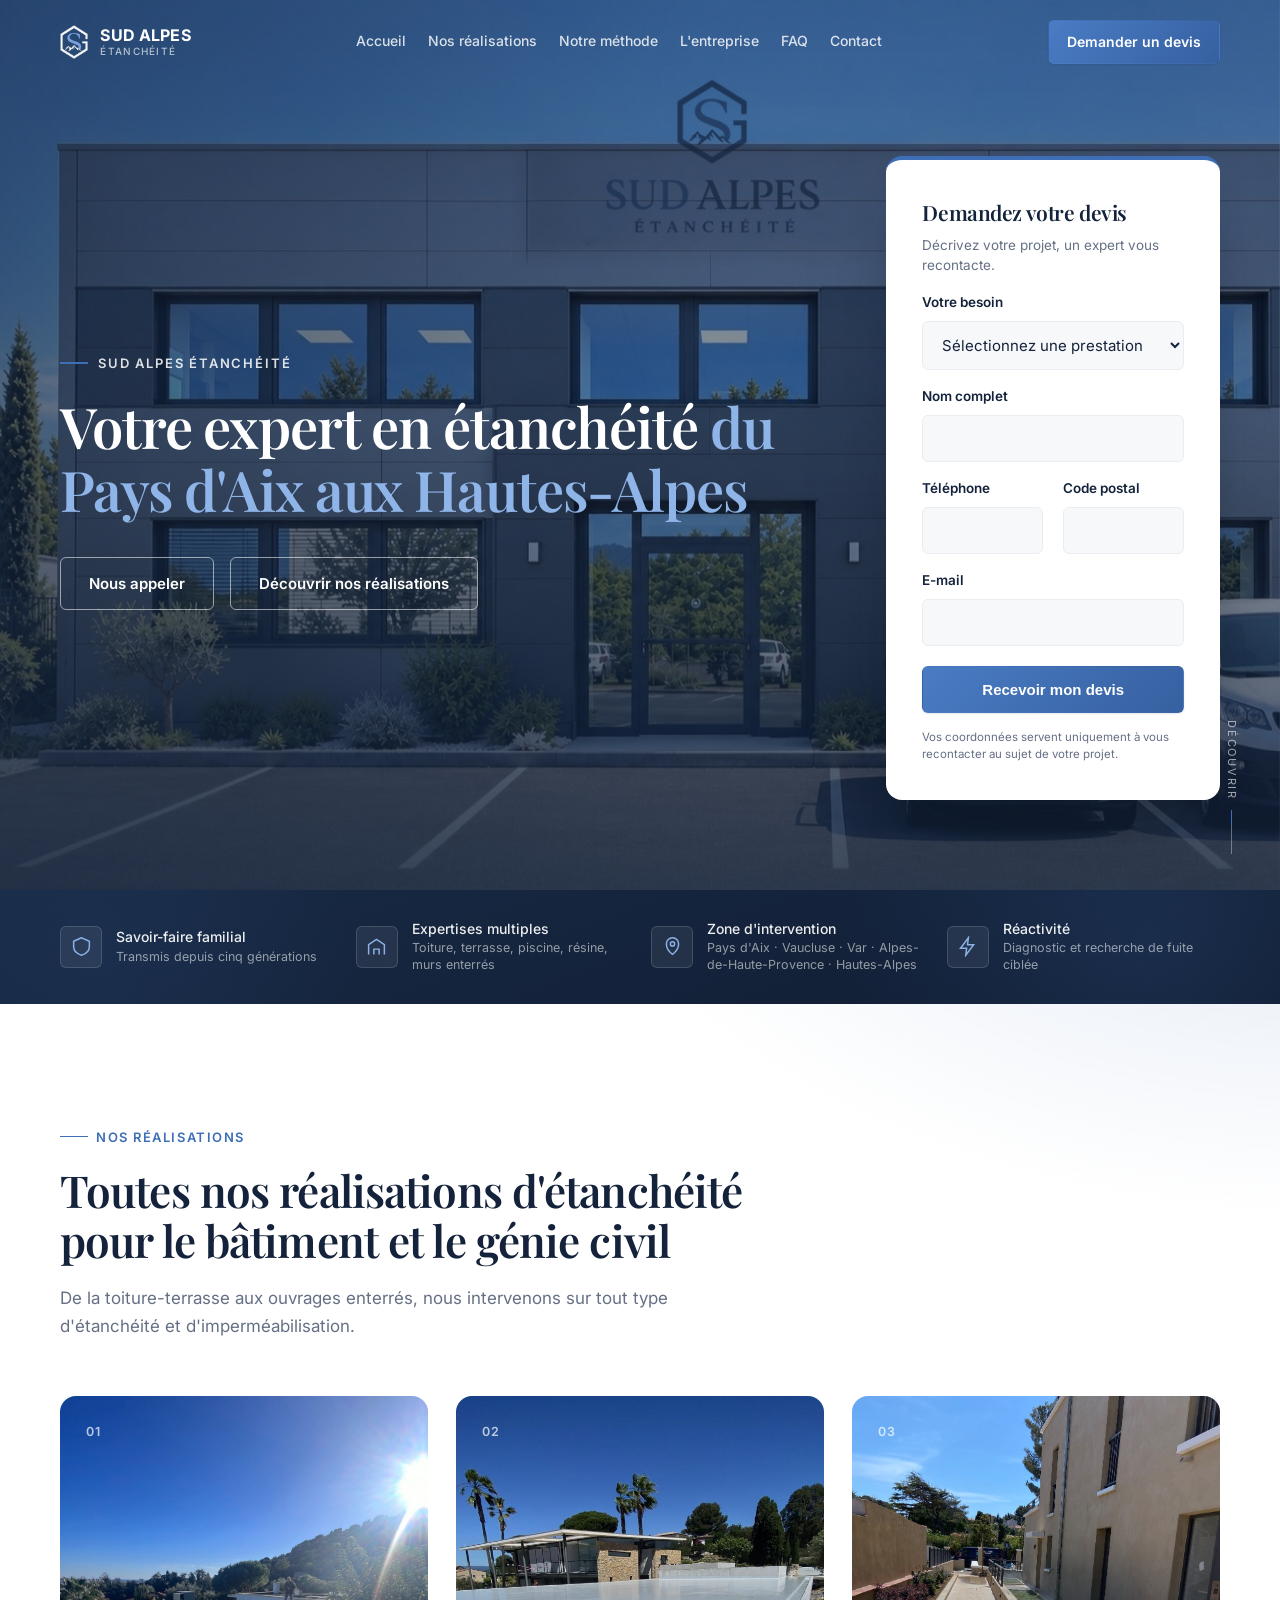
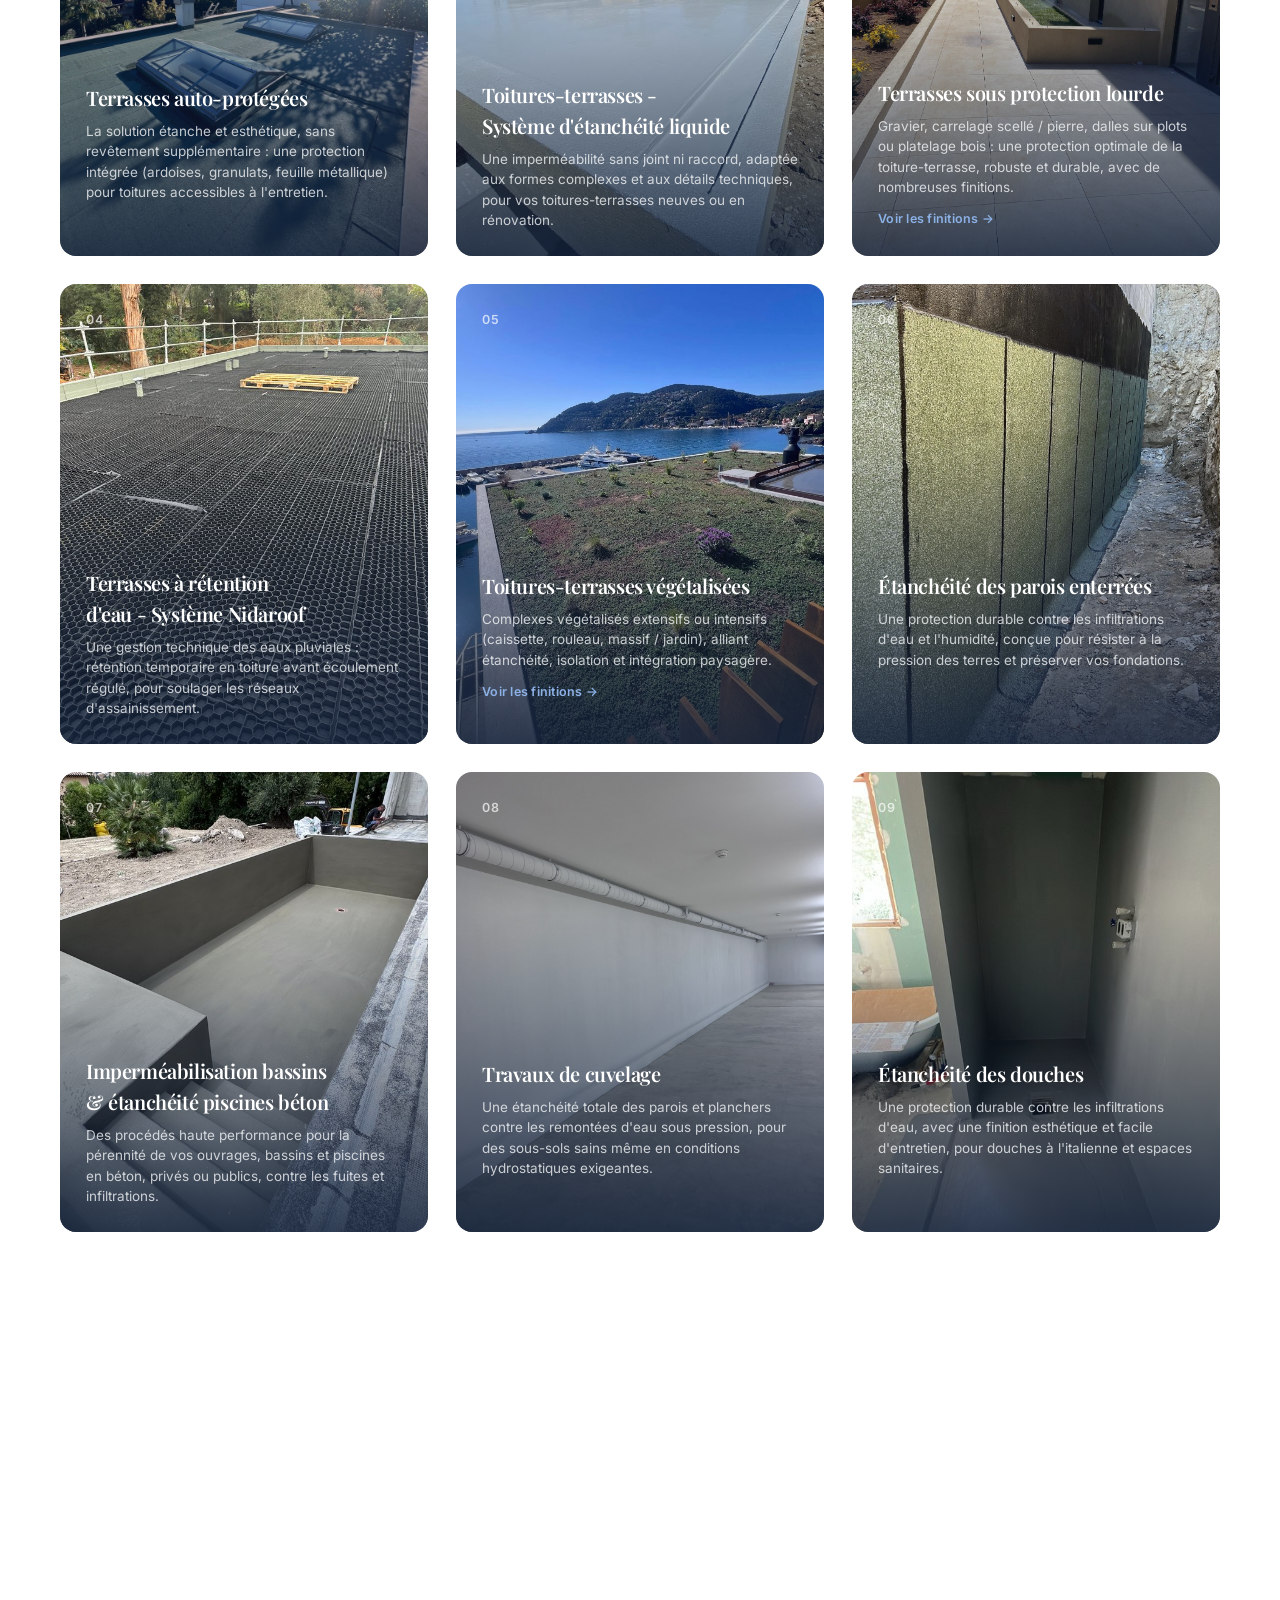
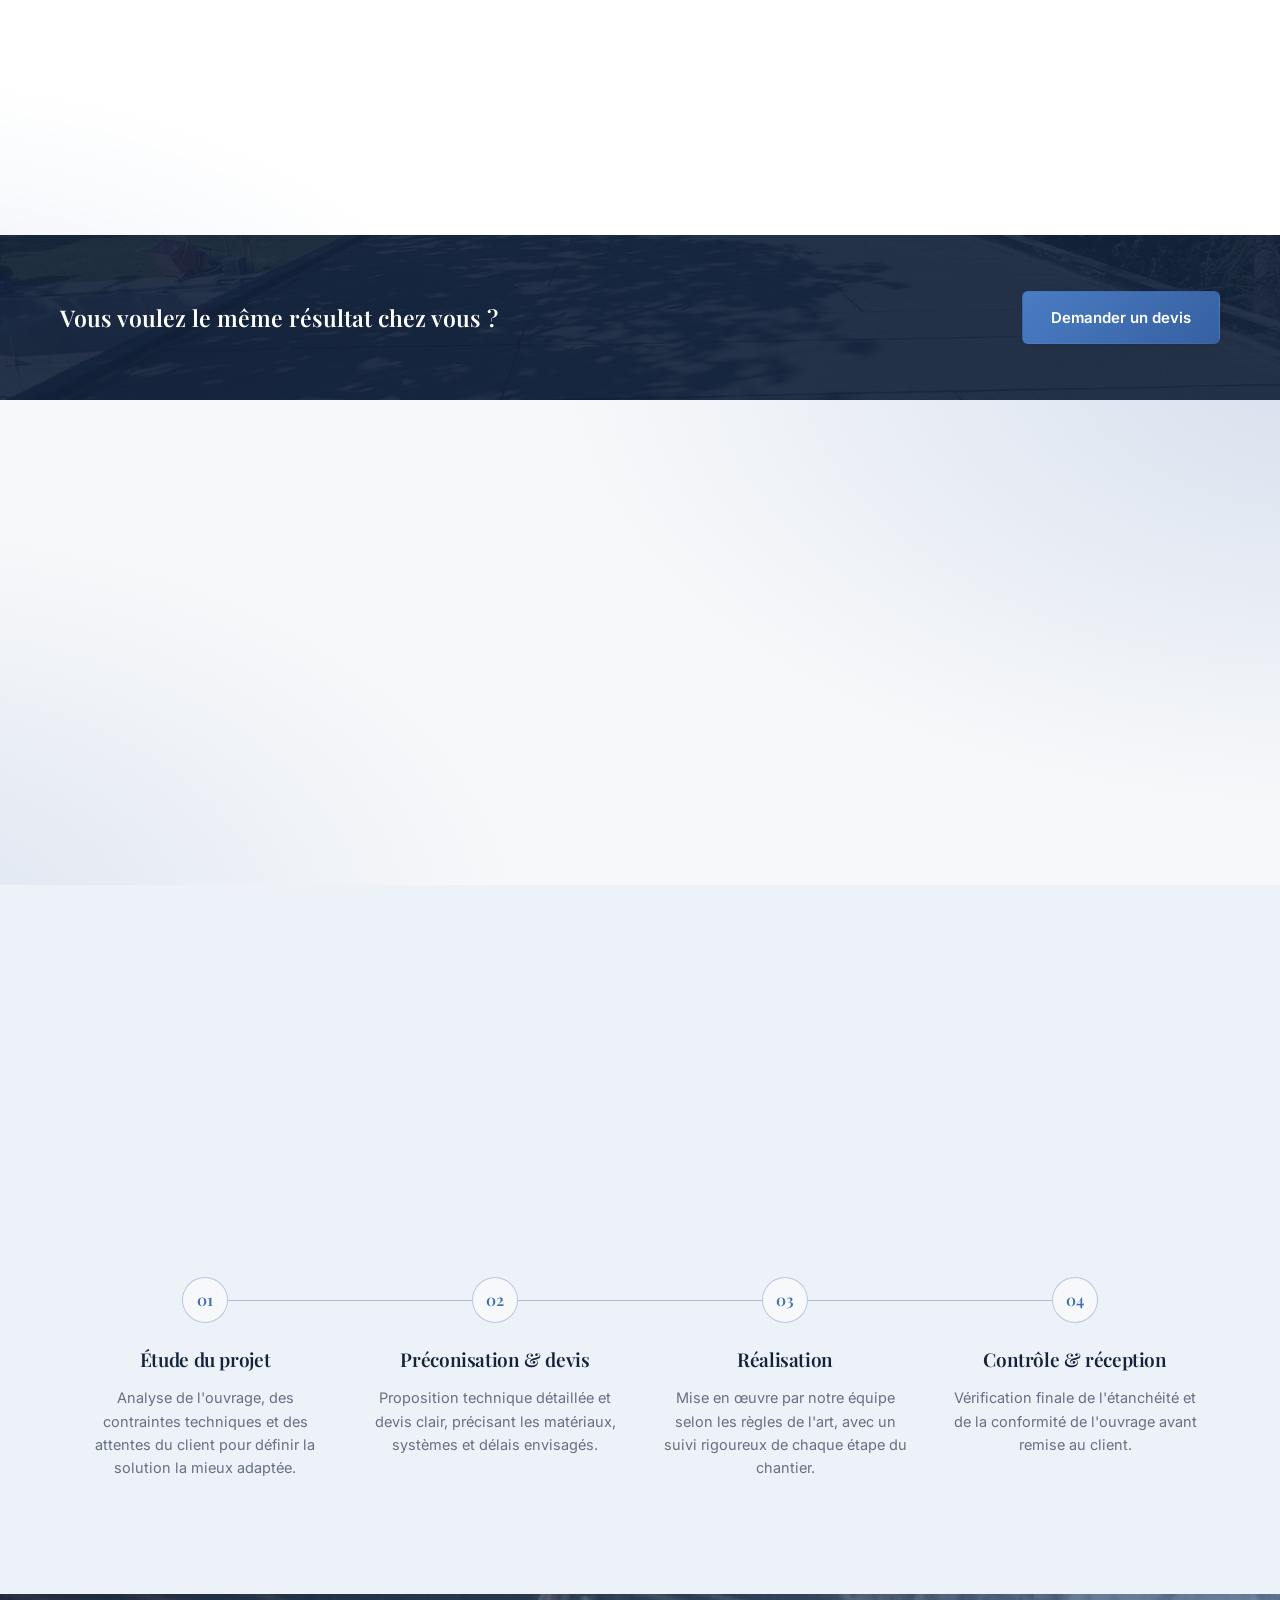
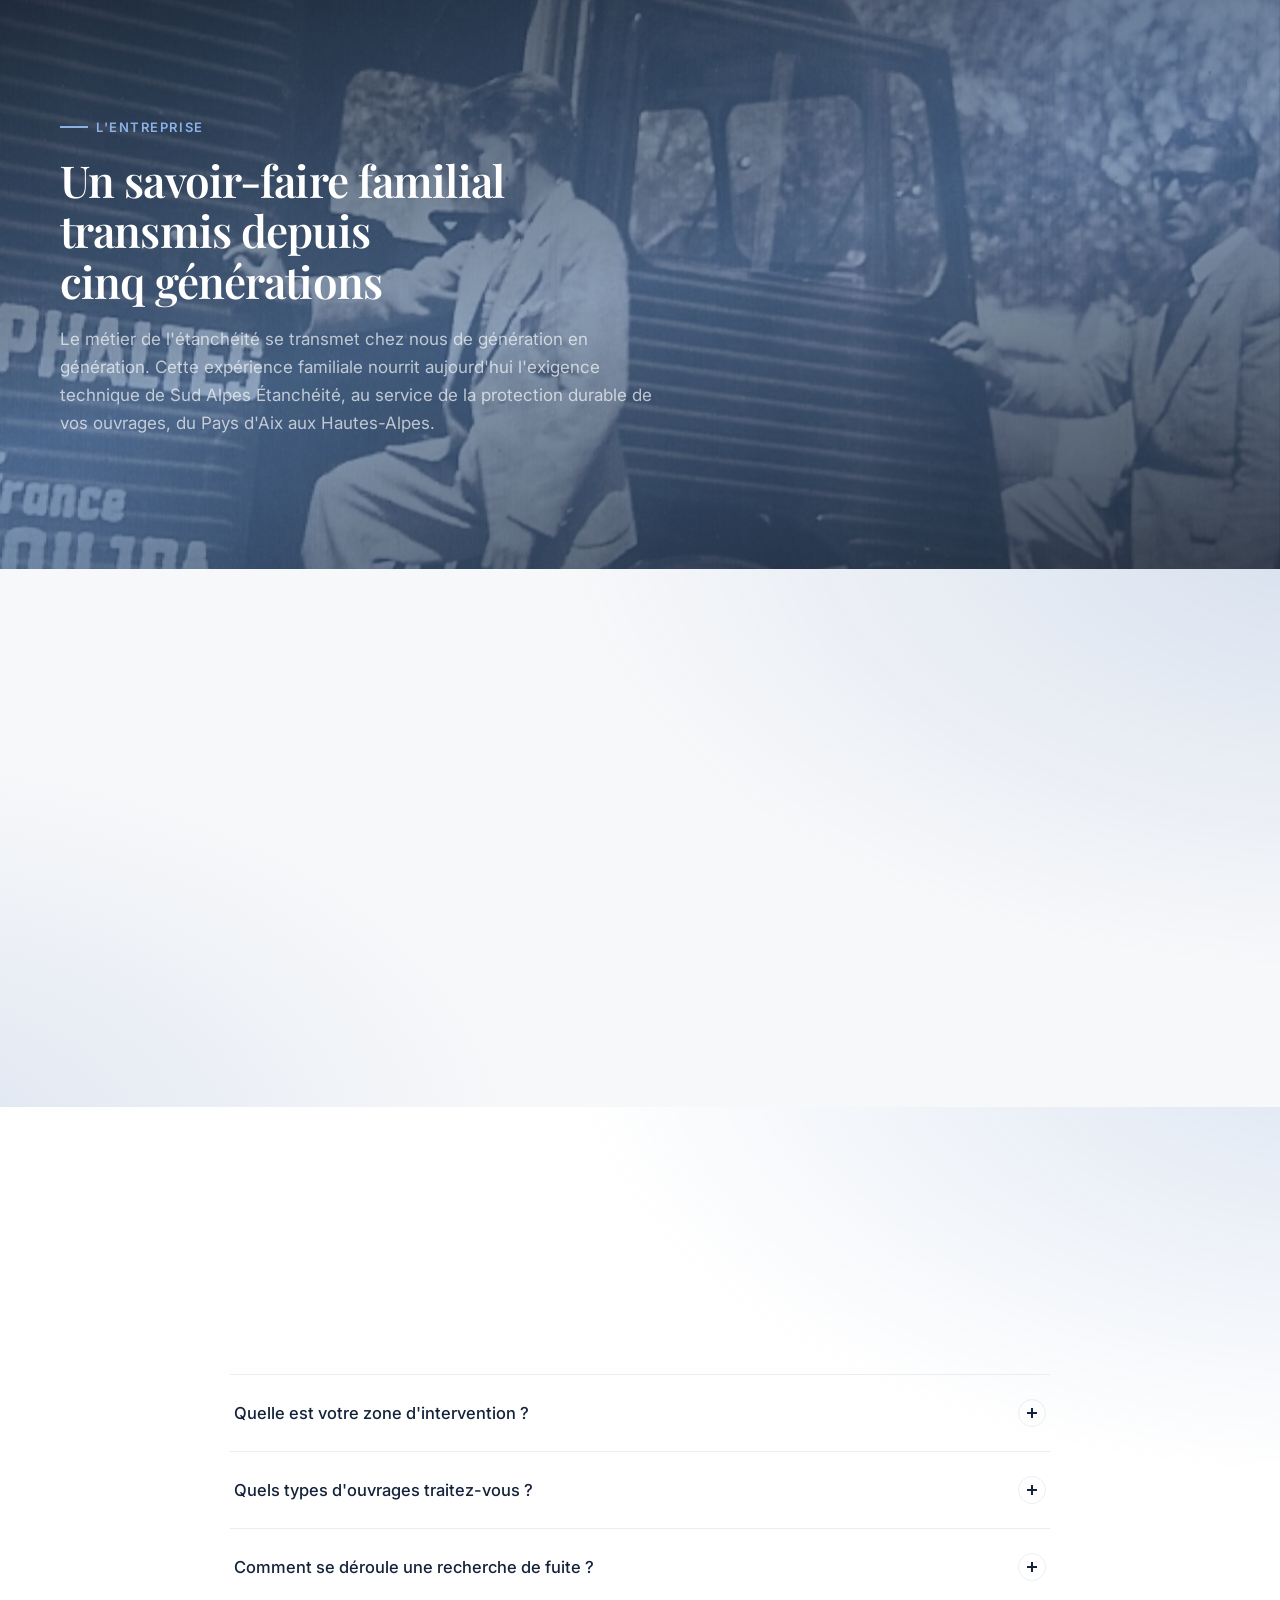
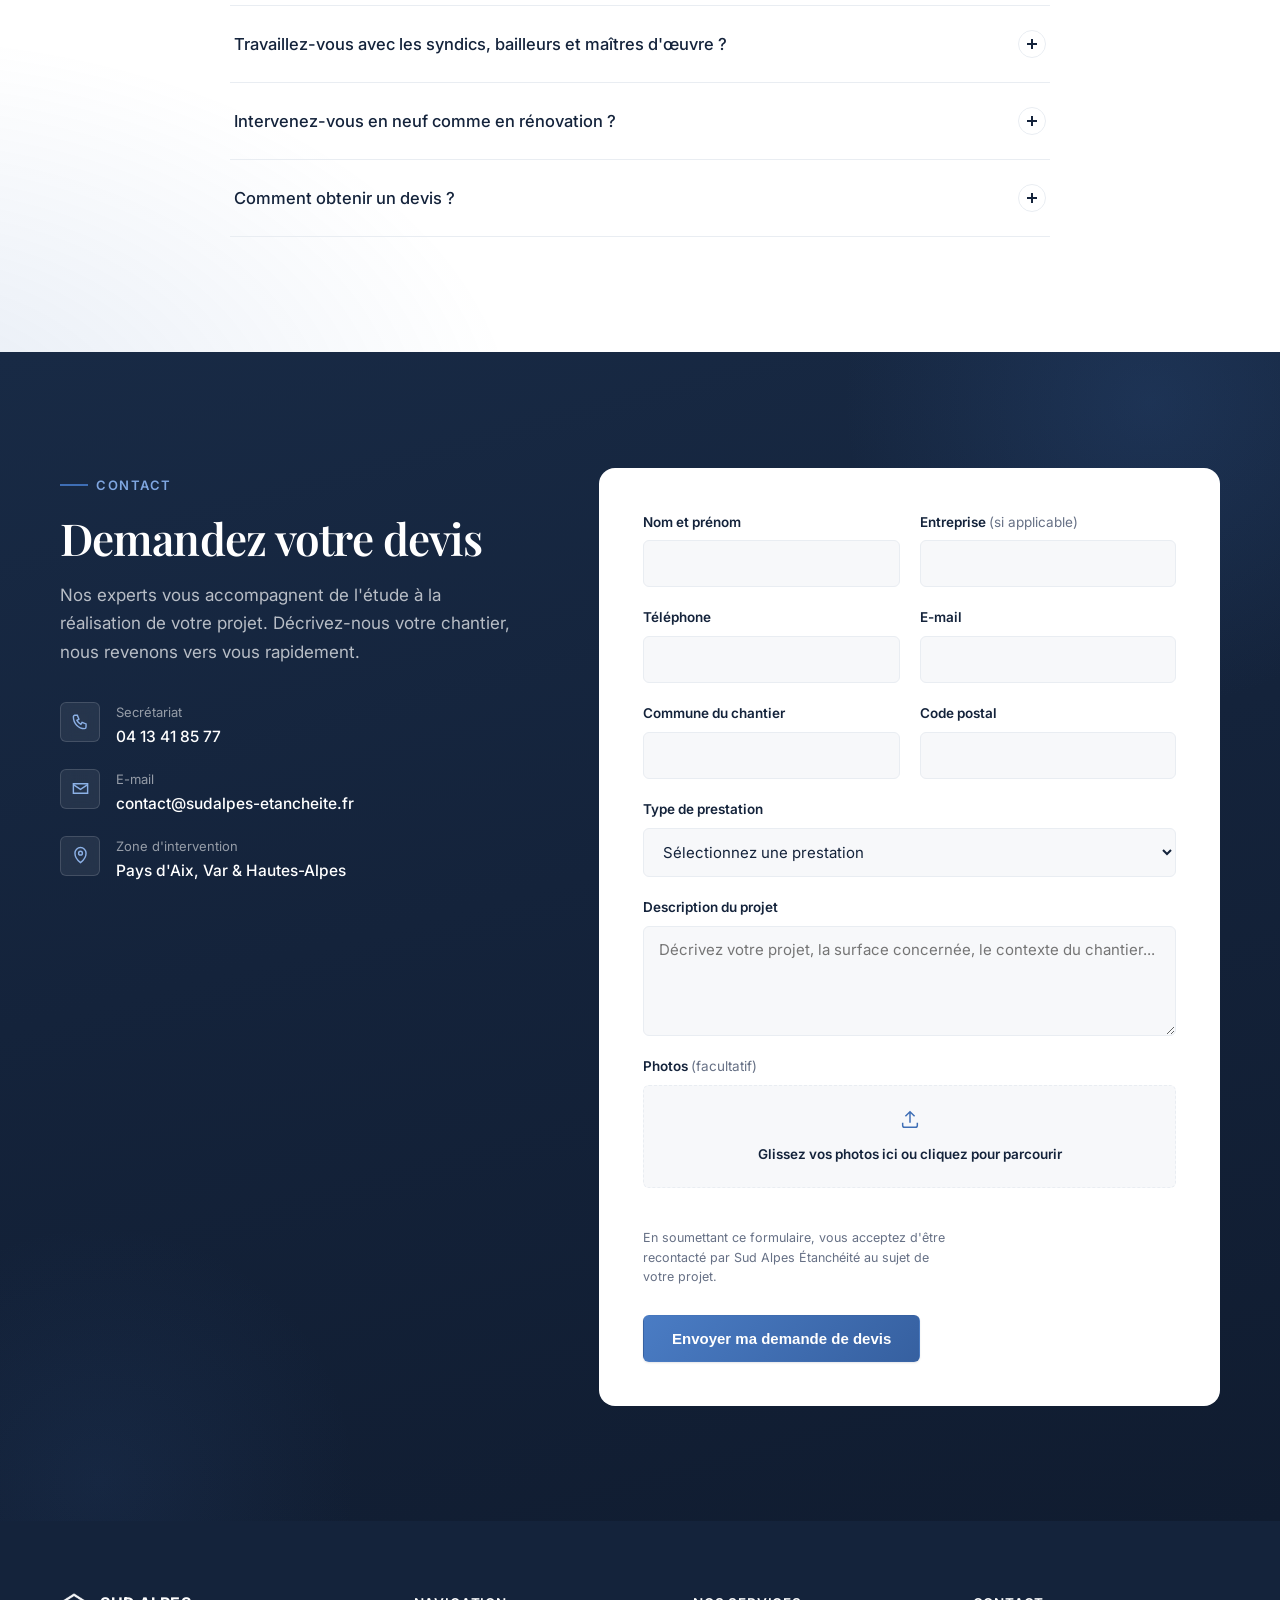
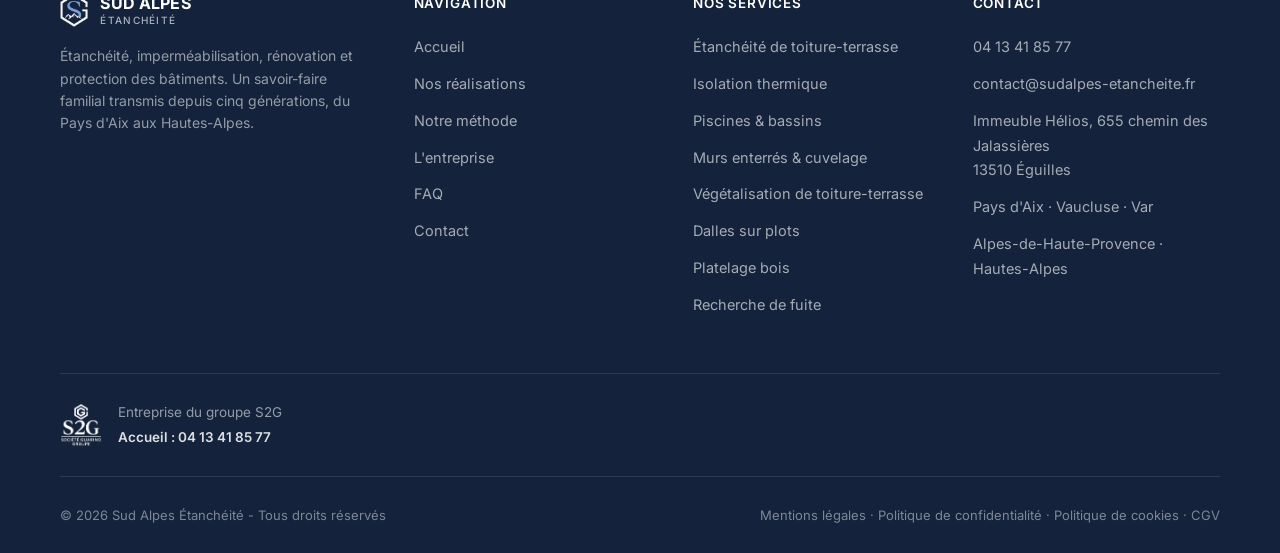
==== index.html @ 86ad77e3 "Placer la bande CTA intermédiaire avant la section Assistance technique Co-Authored-By: Claude Sonne" ====
<!doctype html>
<html lang="fr">
<head>
<meta charset="UTF-8">
<meta name="viewport" content="width=device-width, initial-scale=1.0">
<title>Sud Alpes Étanchéité - Expert étanchéité toiture, terrasse &amp; piscine du Pays d'Aix aux Hautes-Alpes</title>
<meta name="description" content="Sud Alpes Étanchéité réalise vos travaux d'étanchéité, d'imperméabilisation et de recherche de fuite : toitures, terrasses, piscines, résine, ouvrages enterrés. Intervention d'Aix-en-Provence à Briançon.">
<link rel="canonical" href="https://eleaguarino1.github.io/sud-alpes/">

<meta property="og:type" content="website">
<meta property="og:locale" content="fr_FR">
<meta property="og:site_name" content="Sud Alpes Étanchéité">
<meta property="og:url" content="https://eleaguarino1.github.io/sud-alpes/">
<meta property="og:title" content="Sud Alpes Étanchéité - Expert étanchéité du Pays d'Aix aux Hautes-Alpes">
<meta property="og:description" content="Toitures, terrasses, piscines, résine, ouvrages enterrés et recherche de fuite : un savoir-faire familial transmis depuis cinq générations.">
<meta property="og:image" content="https://eleaguarino1.github.io/sud-alpes/assets/img/photos/hero-batiment-sudalpes.jpg">

<meta name="twitter:card" content="summary_large_image">
<meta name="twitter:title" content="Sud Alpes Étanchéité - Expert étanchéité du Pays d'Aix aux Hautes-Alpes">
<meta name="twitter:description" content="Toitures, terrasses, piscines, résine, ouvrages enterrés et recherche de fuite : un savoir-faire familial transmis depuis cinq générations.">
<meta name="twitter:image" content="https://eleaguarino1.github.io/sud-alpes/assets/img/photos/hero-batiment-sudalpes.jpg">

<script type="application/ld+json">
{
  "@context": "https://schema.org",
  "@type": "HomeAndConstructionBusiness",
  "name": "Sud Alpes Étanchéité",
  "description": "Entreprise spécialisée dans les travaux d'étanchéité, d'imperméabilisation, de rénovation et de protection des bâtiments.",
  "image": "https://eleaguarino1.github.io/sud-alpes/assets/img/photos/hero-batiment-sudalpes.jpg",
  "telephone": "+33413418577",
  "email": "contact@sudalpes-etancheite.fr",
  "url": "https://eleaguarino1.github.io/sud-alpes/",
  "address": {
    "@type": "PostalAddress",
    "streetAddress": "Immeuble Hélios, 655 chemin des Jalassières",
    "postalCode": "13510",
    "addressLocality": "Éguilles",
    "addressCountry": "FR"
  },
  "areaServed": [
    "Aix-en-Provence", "Pertuis", "Manosque", "Sisteron", "Gap", "Embrun", "Briançon", "Brignoles", "Saint-Maximin-la-Sainte-Baume"
  ]
}
</script>

<link rel="icon" href="assets/img/logo-icon-dark.png" type="image/png">
<link rel="preconnect" href="https://fonts.googleapis.com">
<link rel="preconnect" href="https://fonts.gstatic.com" crossorigin>
<link href="https://fonts.googleapis.com/css2?family=Inter:wght@400;500;600;700&family=Playfair+Display:wght@500;600;700&display=swap" rel="stylesheet">
<link rel="stylesheet" href="assets/css/style.css">
<link rel="stylesheet" href="assets/vendor/leaflet/leaflet.css">
</head>
<body>

<!-- ============ HEADER ============ -->
<header class="site-header">
  <div class="container header-inner">
    <a href="#accueil" class="brand">
      <img src="assets/img/logo-icon-light.png" alt="Sud Alpes Étanchéité">
      <span class="brand-text">
        SUD ALPES
        <small>Étanchéité</small>
      </span>
    </a>

    <nav class="main-nav" aria-label="Navigation principale">
      <ul>
        <li><a href="#accueil">Accueil</a></li>
        <li><a href="#expertises">Nos réalisations</a></li>
        <li><a href="#methode">Notre méthode</a></li>
        <li><a href="#entreprise">L'entreprise</a></li>
        <li><a href="#faq">FAQ</a></li>
        <li><a href="#contact">Contact</a></li>
      </ul>
    </nav>

    <div class="header-actions">
      <a href="tel:+33413418577" class="header-call">
        <svg class="btn-icon" viewBox="0 0 24 24" fill="none" stroke="currentColor" stroke-width="1.8"><path d="M4 4h4l2 5-2.5 1.5a11 11 0 0 0 5 5L14 13l5 2v4a2 2 0 0 1-2 2C9.5 21 3 14.5 3 6a2 2 0 0 1 2-2Z"/></svg>
        04 13 41 85 77
      </a>
      <a href="#contact" class="btn btn-primary btn-sm">Demander un devis</a>
      <button class="nav-toggle" aria-label="Ouvrir le menu">
        <svg width="20" height="20" viewBox="0 0 24 24" fill="none" stroke="currentColor" stroke-width="2"><path d="M3 6h18M3 12h18M3 18h18"/></svg>
      </button>
    </div>
  </div>
</header>

<!-- Mobile nav -->
<div class="mobile-nav" aria-hidden="true">
  <div class="mobile-nav-top">
    <a href="#accueil" class="brand">
      <img src="assets/img/logo-icon-light.png" alt="Sud Alpes Étanchéité">
      <span class="brand-text">SUD ALPES<small>Étanchéité</small></span>
    </a>
    <button class="mobile-nav-close" aria-label="Fermer le menu">
      <svg width="22" height="22" viewBox="0 0 24 24" fill="none" stroke="#fff" stroke-width="2"><path d="M6 6l12 12M18 6L6 18"/></svg>
    </button>
  </div>
  <ul>
    <li><a href="#accueil">Accueil</a></li>
    <li><a href="#expertises">Nos réalisations</a></li>
    <li><a href="#methode">Notre méthode</a></li>
    <li><a href="#entreprise">L'entreprise</a></li>
    <li><a href="#faq">FAQ</a></li>
    <li><a href="#contact">Contact</a></li>
  </ul>
  <div class="mobile-nav-cta">
    <a href="tel:+33413418577" class="btn btn-outline">Nous appeler - 04 13 41 85 77</a>
    <a href="#contact" class="btn btn-light">Demander un devis</a>
  </div>
</div>

<!-- ============ HERO ============ -->
<section class="hero" id="accueil">
  <div class="hero-media">
    <img src="assets/img/photos/hero-batiment-sudalpes.jpg" alt="Bâtiment et locaux de Sud Alpes Étanchéité">
  </div>
  <div class="container hero-inner">
    <div class="hero-grid">
      <div class="hero-copy">
        <div class="hero-eyebrow">Sud Alpes Étanchéité</div>
        <h1>Votre expert en étanchéité <span class="accent-text zone-trigger" id="zone-trigger" role="button" tabindex="0">du Pays d'Aix aux Hautes-Alpes</span></h1>

        <div class="hero-actions">
          <a href="tel:+33413418577" class="btn btn-outline">Nous appeler</a>
          <a href="#expertises" class="btn btn-outline">Découvrir nos réalisations</a>
        </div>
      </div>

      <form class="hero-quote-card reveal" name="devis-rapide" method="POST" data-netlify="true" netlify-honeypot="bot-field">
        <input type="hidden" name="form-name" value="devis-rapide">
        <p style="display:none"><label>Ne pas remplir : <input name="bot-field"></label></p>
        <div class="hero-quote-head">
          <h2>Demandez votre devis</h2>
          <p>Décrivez votre projet, un expert vous recontacte.</p>
        </div>

        <div class="field">
          <label for="hq-prestation">Votre besoin</label>
          <select id="hq-prestation" name="prestation">
            <option value="">Sélectionnez une prestation</option>
            <option>Terrasses auto-protégées</option>
            <option>Toitures-terrasses - Étanchéité liquide</option>
            <option>Terrasses sous protection lourde</option>
            <option>Terrasses à rétention d'eau (Nidaroof)</option>
            <option>Toitures-terrasses végétalisées</option>
            <option>Étanchéité des parois enterrées</option>
            <option>Bassins &amp; piscines béton</option>
            <option>Cuvelage</option>
            <option>Étanchéité des douches</option>
            <option>Planchers intermédiaires</option>
            <option>Étanchéité génie civil</option>
            <option>Recherche de fuite / infiltration</option>
            <option>Autre</option>
          </select>
        </div>

        <div class="field">
          <label for="hq-nom">Nom complet</label>
          <input id="hq-nom" name="nom" type="text" required>
        </div>

        <div class="form-grid two">
          <div class="field">
            <label for="hq-tel">Téléphone</label>
            <input id="hq-tel" name="telephone" type="tel" required>
          </div>
          <div class="field">
            <label for="hq-cp">Code postal</label>
            <input id="hq-cp" name="code_postal" type="text" inputmode="numeric">
          </div>
        </div>

        <div class="field">
          <label for="hq-email">E-mail</label>
          <input id="hq-email" name="email" type="email" required>
        </div>

        <button type="submit" class="btn btn-primary form-submit">Recevoir mon devis</button>
        <p class="hero-quote-note">Vos coordonnées servent uniquement à vous recontacter au sujet de votre projet.</p>
      </form>
    </div>
  </div>
  <div class="scroll-cue">
    <span>Découvrir</span>
    <div class="line"></div>
  </div>
</section>

<!-- ============ REASSURANCE BAR ============ -->
<section class="reassurance">
  <div class="container reassurance-grid">
    <div class="reassurance-item reveal">
      <div class="icon">
        <svg viewBox="0 0 24 24" fill="none" stroke="currentColor" stroke-width="1.7"><path d="M12 2 3 6v6c0 5 4 8.5 9 10 5-1.5 9-5 9-10V6l-9-4Z"/></svg>
      </div>
      <div class="label">Savoir-faire familial<small>Transmis depuis cinq générations</small></div>
    </div>
    <div class="reassurance-item reveal">
      <div class="icon">
        <svg viewBox="0 0 24 24" fill="none" stroke="currentColor" stroke-width="1.7"><path d="M3 21V10l9-6 9 6v11M9 21v-6h6v6"/></svg>
      </div>
      <div class="label">Expertises multiples<small>Toiture, terrasse, piscine, résine, murs enterrés</small></div>
    </div>
    <div class="reassurance-item reveal">
      <div class="icon">
        <svg viewBox="0 0 24 24" fill="none" stroke="currentColor" stroke-width="1.7"><path d="M12 21s7-5.6 7-12a7 7 0 0 0-14 0c0 6.4 7 12 7 12Z"/><circle cx="12" cy="9" r="2.4"/></svg>
      </div>
      <div class="label">Zone d'intervention<small>Pays d'Aix · Vaucluse · Var · Alpes-de-Haute-Provence · Hautes-Alpes</small></div>
    </div>
    <div class="reassurance-item reveal">
      <div class="icon">
        <svg viewBox="0 0 24 24" fill="none" stroke="currentColor" stroke-width="1.7"><path d="M13 2 4 14h7l-1 8 9-12h-7l1-8Z"/></svg>
      </div>
      <div class="label">Réactivité<small>Diagnostic et recherche de fuite ciblée</small></div>
    </div>
  </div>
</section>

<!-- ============ EXPERTISES ============ -->
<section class="section" id="expertises">
  <div class="container">
    <div class="section-head reveal">
      <div class="eyebrow">Nos réalisations</div>
      <h2 class="section-title">Toutes nos réalisations d'étanchéité pour le bâtiment et le génie civil</h2>
      <p class="section-lede">De la toiture-terrasse aux ouvrages enterrés, nous intervenons sur tout type d'étanchéité et d'imperméabilisation.</p>
    </div>

    <div class="expertise-grid">
      <article class="expertise-card reveal">
        <img src="assets/img/photos/toiture-terrasse-skylight.jpg" alt="Terrasse auto-protégée, chantier Sud Alpes Étanchéité" loading="lazy">
        <span class="num">01</span>
        <div class="expertise-card-body">
          <h3>Terrasses auto-protégées</h3>
          <p>La solution étanche et esthétique, sans revêtement supplémentaire : une protection intégrée (ardoises, granulats, feuille métallique) pour toitures accessibles à l'entretien.</p>
        </div>
      </article>

      <article class="expertise-card reveal">
        <img src="assets/img/photos/resine-toiture.jpg" alt="Toiture-terrasse en système d'étanchéité liquide, résine appliquée" loading="lazy">
        <span class="num">02</span>
        <div class="expertise-card-body">
          <h3>Toitures-terrasses - Système d'étanchéité liquide</h3>
          <p>Une imperméabilité sans joint ni raccord, adaptée aux formes complexes et aux détails techniques, pour vos toitures-terrasses neuves ou en rénovation.</p>
        </div>
      </article>

      <article class="expertise-card has-gallery reveal" role="button" tabindex="0"
        data-gallery-title="Terrasses sous protection lourde - Finitions"
        data-gallery-images='[
          {"src":"assets/img/photos/terrasse-pierre.jpg","label":"Carrelage scellé / pierre"},
          {"src":"assets/img/photos/terrasse-gravier.jpg","label":"Gravier"},
          {"src":"assets/img/photos/terrasse-bois.jpg","label":"Platelage bois"},
          {"src":"assets/img/photos/dalles-sur-plots.jpg","label":"Dalles sur plots"}
        ]'>
        <img src="assets/img/photos/dalles-sur-plots.jpg" alt="Terrasse sous protection lourde, finition dalles sur plots" loading="lazy">
        <span class="num">03</span>
        <div class="expertise-card-body">
          <h3>Terrasses sous protection lourde</h3>
          <p>Gravier, carrelage scellé / pierre, dalles sur plots ou platelage bois : une protection optimale de la toiture-terrasse, robuste et durable, avec de nombreuses finitions.</p>
          <span class="gallery-hint">Voir les finitions →</span>
        </div>
      </article>

      <article class="expertise-card reveal">
        <img src="assets/img/photos/terrasse-nidaroof.jpg" alt="Terrasse à rétention d'eau, système Nidaroof" loading="lazy">
        <span class="num">04</span>
        <div class="expertise-card-body">
          <h3>Terrasses à rétention d'eau - Système Nidaroof</h3>
          <p>Une gestion technique des eaux pluviales : rétention temporaire en toiture avant écoulement régulé, pour soulager les réseaux d'assainissement.</p>
        </div>
      </article>

      <article class="expertise-card has-gallery reveal" role="button" tabindex="0"
        data-gallery-title="Toitures-terrasses végétalisées - Finitions"
        data-gallery-images='[
          {"src":"assets/img/photos/toiture-vegetalisee-3.jpg","label":"Rouleau"},
          {"src":"assets/img/photos/toiture-vegetalisee-2.jpg","label":"Caissette"},
          {"src":"assets/img/photos/toiture-vegetalisee.jpg","label":"Massif / jardin"}
        ]'>
        <img src="assets/img/photos/toiture-vegetalisee-3.jpg" alt="Toiture-terrasse végétalisée avec vue sur la baie" loading="lazy">
        <span class="num">05</span>
        <div class="expertise-card-body">
          <h3>Toitures-terrasses végétalisées</h3>
          <p>Complexes végétalisés extensifs ou intensifs (caissette, rouleau, massif / jardin), alliant étanchéité, isolation et intégration paysagère.</p>
          <span class="gallery-hint">Voir les finitions →</span>
        </div>
      </article>

      <article class="expertise-card reveal">
        <img src="assets/img/photos/paroi-enterree-2.jpg" alt="Étanchéité d'une paroi enterrée par membrane bitumineuse avant remblaiement" loading="lazy">
        <span class="num">06</span>
        <div class="expertise-card-body">
          <h3>Étanchéité des parois enterrées</h3>
          <p>Une protection durable contre les infiltrations d'eau et l'humidité, conçue pour résister à la pression des terres et préserver vos fondations.</p>
        </div>
      </article>

      <article class="expertise-card reveal">
        <img src="assets/img/photos/piscine-beton.jpg" alt="Étanchéité d'une piscine en béton" loading="lazy">
        <span class="num">07</span>
        <div class="expertise-card-body">
          <h3>Imperméabilisation bassins &amp; étanchéité piscines béton</h3>
          <p>Des procédés haute performance pour la pérennité de vos ouvrages, bassins et piscines en béton, privés ou publics, contre les fuites et infiltrations.</p>
        </div>
      </article>

      <article class="expertise-card reveal">
        <img src="assets/img/photos/cuvelage.jpg" alt="Travaux de cuvelage en sous-sol" loading="lazy">
        <span class="num">08</span>
        <div class="expertise-card-body">
          <h3>Travaux de cuvelage</h3>
          <p>Une étanchéité totale des parois et planchers contre les remontées d'eau sous pression, pour des sous-sols sains même en conditions hydrostatiques exigeantes.</p>
        </div>
      </article>

      <article class="expertise-card reveal">
        <img src="assets/img/photos/douche-etancheite.jpg" alt="Étanchéité d'une douche à l'italienne" loading="lazy">
        <span class="num">09</span>
        <div class="expertise-card-body">
          <h3>Étanchéité des douches</h3>
          <p>Une protection durable contre les infiltrations d'eau, avec une finition esthétique et facile d'entretien, pour douches à l'italienne et espaces sanitaires.</p>
        </div>
      </article>

      <article class="expertise-card reveal">
        <img src="assets/img/photos/plancher-intermediaire.jpg" alt="Étanchéité d'un plancher intermédiaire" loading="lazy">
        <span class="num">10</span>
        <div class="expertise-card-body">
          <h3>Planchers intermédiaires</h3>
          <p>Une protection contre les infiltrations d'eau et l'humidité entre niveaux, pour préserver le confort et la solidité de vos structures intérieures.</p>
        </div>
      </article>

      <article class="expertise-card reveal">
        <img src="assets/img/photos/genie-civil-membrane.jpg" alt="Pose de membrane d'étanchéité sur ouvrage de génie civil" loading="lazy">
        <span class="num">11</span>
        <div class="expertise-card-body">
          <h3>Étanchéité génie civil</h3>
          <p>Des systèmes conçus pour les ouvrages les plus exigeants : ponts, parkings, réservoirs, bassins - résistance mécanique et chimique durable.</p>
        </div>
      </article>

      <article class="expertise-card leak-card reveal">
        <img src="assets/img/photos/recherche-fuite.jpg" alt="Technicien Sud Alpes Étanchéité réalisant une recherche de fuite par test fumigène" loading="lazy">
        <div class="expertise-card-body">
          <span class="num">Diagnostic ciblé</span>
          <h3>Recherche de fuites</h3>
          <p>Tests fumigènes et mise en eau avec fluorescéine pour localiser précisément l'origine d'une infiltration.</p>
          <a href="#contact" class="btn btn-primary btn-sm">Demander une intervention</a>
        </div>
      </article>
    </div>
  </div>
</section>

<!-- ============ CTA INTERMÉDIAIRE ============ -->
<section class="mid-cta">
  <div class="mid-cta-backdrop">
    <img src="assets/img/photos/hero-terrasse-toit.jpg" alt="" loading="lazy">
  </div>
  <div class="container mid-cta-inner">
    <p class="mid-cta-text">Vous voulez le même résultat chez vous ?</p>
    <a href="#contact" class="btn btn-primary">Demander un devis</a>
  </div>
</section>

<!-- ============ ASSISTANCE TECHNIQUE ============ -->
<section class="section section-alt audience" id="assistance">
  <div class="container">
    <div class="section-head center reveal">
      <div class="eyebrow">Qui accompagnons-nous</div>
      <h2 class="section-title">Assistance technique pour les professionnels et les particuliers</h2>
    </div>

    <div class="audience-points reveal">
      <div class="audience-point">
        <span class="step-num">01</span>
        <h3>Diagnostic</h3>
      </div>
      <div class="audience-point">
        <span class="step-num">02</span>
        <h3>Rapport</h3>
      </div>
    </div>

    <div class="audience-tabs reveal">
      <div class="audience-tab-buttons" role="tablist">
        <button type="button" class="audience-tab-btn active" data-tab="particuliers">Particuliers</button>
        <button type="button" class="audience-tab-btn" data-tab="professionnels">Professionnels</button>
      </div>

      <div class="audience-tab-panel active" data-panel="particuliers">
        <p>Propriétaires et copropriétaires : diagnostic, devis clair et accompagnement technique pour vos travaux d'étanchéité.</p>
      </div>

      <div class="audience-tab-panel" data-panel="professionnels">
        <ul class="audience-chip-list">
          <li>Experts</li>
          <li>Syndics</li>
          <li>Institutions publiques</li>
          <li>Entreprises</li>
          <li>Bureaux d'études</li>
          <li>Architectes</li>
          <li>Maîtres d'œuvre</li>
        </ul>
      </div>
    </div>
  </div>
</section>

<!-- ============ MÉTHODE ============ -->
<section class="section" id="methode">
  <div class="container">
    <div class="section-head center reveal">
      <div class="eyebrow">Notre méthode</div>
      <h2 class="section-title">Une démarche structurée, de l'étude à la réception</h2>
      <p class="section-lede">Chaque chantier suit un processus rigoureux, pensé pour garantir la fiabilité technique et la tranquillité du client.</p>
    </div>

    <div class="method-list">
      <div class="method-line"></div>
      <div class="method-step reveal">
        <span class="step-num">01</span>
        <h3>Étude du projet</h3>
        <p>Analyse de l'ouvrage, des contraintes techniques et des attentes du client pour définir la solution la mieux adaptée.</p>
      </div>
      <div class="method-step reveal">
        <span class="step-num">02</span>
        <h3>Préconisation &amp; devis</h3>
        <p>Proposition technique détaillée et devis clair, précisant les matériaux, systèmes et délais envisagés.</p>
      </div>
      <div class="method-step reveal">
        <span class="step-num">03</span>
        <h3>Réalisation</h3>
        <p>Mise en œuvre par notre équipe selon les règles de l'art, avec un suivi rigoureux de chaque étape du chantier.</p>
      </div>
      <div class="method-step reveal">
        <span class="step-num">04</span>
        <h3>Contrôle &amp; réception</h3>
        <p>Vérification finale de l'étanchéité et de la conformité de l'ouvrage avant remise au client.</p>
      </div>
    </div>
  </div>
</section>

<!-- ============ HÉRITAGE / ENTREPRISE ============ -->
<section class="section section-navy heritage" id="entreprise">
  <div class="heritage-backdrop">
    <img src="assets/img/photos/heritage-famille.jpg" alt="Photo d'archive familiale : un ancien véhicule de l'entreprise d'asphaltes" loading="lazy">
  </div>
  <div class="container">
    <div class="heritage-content reveal">
      <div class="eyebrow">L'entreprise</div>
      <h2 class="section-title">Un savoir-faire familial transmis depuis cinq générations</h2>
      <p class="section-lede">Le métier de l'étanchéité se transmet chez nous de génération en génération. Cette expérience familiale nourrit aujourd'hui l'exigence technique de Sud Alpes Étanchéité, au service de la protection durable de vos ouvrages, du Pays d'Aix aux Hautes-Alpes.</p>
    </div>
  </div>
</section>

<!-- ============ FOURNISSEURS ============ -->
<section class="section section-alt">
  <div class="container">
    <div class="section-head center reveal">
      <div class="eyebrow">Nos partenaires</div>
      <h2 class="section-title">Nos fournisseurs principaux</h2>
      <p class="section-lede">Nous travaillons avec des fabricants reconnus pour la qualité et la fiabilité de nos systèmes d'étanchéité.</p>
    </div>
    <div class="suppliers-row reveal">
      <img src="assets/img/fournisseurs.png" alt="Nos fournisseurs principaux : Danosa, BMI Siplast, Sika" loading="lazy">
    </div>
  </div>
</section>

<!-- ============ FAQ ============ -->
<section class="section" id="faq">
  <div class="container">
    <div class="section-head center reveal">
      <div class="eyebrow">Questions fréquentes</div>
      <h2 class="section-title">Vos questions, nos réponses</h2>
    </div>

    <div class="faq-list reveal">
      <div class="faq-item">
        <button class="faq-question">Quelle est votre zone d'intervention ?<span class="plus"></span></button>
        <div class="faq-answer"><div class="faq-answer-inner">Nous intervenons sur un secteur allant du Pays d'Aix jusqu'aux Hautes-Alpes, notamment à Aix-en-Provence, Pertuis, Manosque, Sisteron, Gap, Embrun, Briançon et dans le Var (Brignoles, Saint-Maximin-la-Sainte-Baume).</div></div>
      </div>
      <div class="faq-item">
        <button class="faq-question">Quels types d'ouvrages traitez-vous ?<span class="plus"></span></button>
        <div class="faq-answer"><div class="faq-answer-inner">Nous intervenons sur les toitures, terrasses, piscines et bassins, ouvrages enterrés, toitures végétalisées, planchers intermédiaires et douches, avec des systèmes adaptés à chaque configuration : membranes bitumineuses, étanchéité liquide en résine, ou solutions sous protection lourde.</div></div>
      </div>
      <div class="faq-item">
        <button class="faq-question">Comment se déroule une recherche de fuite ?<span class="plus"></span></button>
        <div class="faq-answer"><div class="faq-answer-inner">Nous mettons en œuvre différentes techniques, notamment des tests fumigènes et une mise en eau avec fluorescéine, afin d'identifier rapidement l'origine d'une infiltration et d'apporter une solution ciblée, limitant les dégradations sur votre ouvrage.</div></div>
      </div>
      <div class="faq-item">
        <button class="faq-question">Travaillez-vous avec les syndics, bailleurs et maîtres d'œuvre ?<span class="plus"></span></button>
        <div class="faq-answer"><div class="faq-answer-inner">Oui, nous accompagnons les professionnels de l'immobilier et de la construction (syndics, bailleurs, architectes, maîtres d'œuvre) sur leurs projets de maintenance, de rénovation ou de construction neuve, avec des devis adaptés à leurs exigences.</div></div>
      </div>
      <div class="faq-item">
        <button class="faq-question">Intervenez-vous en neuf comme en rénovation ?<span class="plus"></span></button>
        <div class="faq-answer"><div class="faq-answer-inner">Oui, nos systèmes d'étanchéité s'appliquent aussi bien aux constructions neuves qu'aux projets de rénovation, avec une solution technique adaptée à l'état et à la configuration de chaque ouvrage.</div></div>
      </div>
      <div class="faq-item">
        <button class="faq-question">Comment obtenir un devis ?<span class="plus"></span></button>
        <div class="faq-answer"><div class="faq-answer-inner">Vous pouvez remplir le formulaire de demande de devis en bas de page, en précisant la commune du chantier et le type de prestation souhaité, ou nous contacter directement par téléphone.</div></div>
      </div>
    </div>
  </div>
</section>

<!-- ============ CTA FINALE + FORMULAIRE ============ -->
<section class="section cta-final section-navy" id="contact">
  <div class="container">
    <div class="cta-grid">
      <div class="reveal">
        <div class="eyebrow">Contact</div>
        <h2 class="section-title">Demandez votre devis</h2>
        <p class="section-lede">Nos experts vous accompagnent de l'étude à la réalisation de votre projet. Décrivez-nous votre chantier, nous revenons vers vous rapidement.</p>

        <ul class="cta-contact-list">
          <li>
            <span class="icon"><svg viewBox="0 0 24 24" fill="none" stroke="currentColor" stroke-width="1.8"><path d="M4 4h4l2 5-2.5 1.5a11 11 0 0 0 5 5L14 13l5 2v4a2 2 0 0 1-2 2C9.5 21 3 14.5 3 6a2 2 0 0 1 2-2Z"/></svg></span>
            <div><div class="label">Secrétariat</div><div class="value"><a href="tel:+33413418577">04 13 41 85 77</a></div></div>
          </li>
          <li>
            <span class="icon"><svg viewBox="0 0 24 24" fill="none" stroke="currentColor" stroke-width="1.8"><path d="M3 6h18v12H3V6Z"/><path d="m3 7 9 6 9-6"/></svg></span>
            <div><div class="label">E-mail</div><div class="value"><a href="mailto:contact@sudalpes-etancheite.fr">contact@sudalpes-etancheite.fr</a></div></div>
          </li>
          <li>
            <span class="icon"><svg viewBox="0 0 24 24" fill="none" stroke="currentColor" stroke-width="1.8"><path d="M12 21s7-5.6 7-12a7 7 0 0 0-14 0c0 6.4 7 12 7 12Z"/><circle cx="12" cy="9" r="2.4"/></svg></span>
            <div><div class="label">Zone d'intervention</div><div class="value">Pays d'Aix, Var &amp; Hautes-Alpes</div></div>
          </li>
        </ul>
      </div>

      <form class="quote-form reveal" name="devis-complet" method="POST" data-netlify="true" netlify-honeypot="bot-field" enctype="multipart/form-data">
        <input type="hidden" name="form-name" value="devis-complet">
        <p style="display:none"><label>Ne pas remplir : <input name="bot-field"></label></p>
        <div class="form-grid two">
          <div class="field">
            <label for="f-nom">Nom et prénom</label>
            <input id="f-nom" name="nom" type="text" required>
          </div>
          <div class="field">
            <label for="f-entreprise">Entreprise <span class="optional">(si applicable)</span></label>
            <input id="f-entreprise" name="entreprise" type="text">
          </div>
          <div class="field">
            <label for="f-tel">Téléphone</label>
            <input id="f-tel" name="telephone" type="tel" required>
          </div>
          <div class="field">
            <label for="f-email">E-mail</label>
            <input id="f-email" name="email" type="email" required>
          </div>
          <div class="field">
            <label for="f-commune">Commune du chantier</label>
            <input id="f-commune" name="commune" type="text">
          </div>
          <div class="field">
            <label for="f-cp">Code postal</label>
            <input id="f-cp" name="code_postal" type="text" inputmode="numeric">
          </div>
        </div>

        <div class="field" style="margin-top:20px">
          <label for="f-prestation">Type de prestation</label>
          <select id="f-prestation" name="prestation">
            <option value="">Sélectionnez une prestation</option>
            <option>Étanchéité de toiture</option>
            <option>Étanchéité de terrasse</option>
            <option>Membranes bitumineuses</option>
            <option>Étanchéité liquide (résine)</option>
            <option>Piscines &amp; bassins</option>
            <option>Murs enterrés / Cuvelage</option>
            <option>Toiture végétalisée</option>
            <option>Recherche de fuite / infiltration</option>
            <option>Autre</option>
          </select>
        </div>

        <div class="field" style="margin-top:20px">
          <label for="f-desc">Description du projet</label>
          <textarea id="f-desc" name="description" placeholder="Décrivez votre projet, la surface concernée, le contexte du chantier..."></textarea>
        </div>

        <div class="field" style="margin-top:20px">
          <label>Photos <span class="optional">(facultatif)</span></label>
          <label class="file-drop">
            <svg viewBox="0 0 24 24" fill="none" stroke="currentColor" stroke-width="1.6"><path d="M12 16V4M7 9l5-5 5 5"/><path d="M4 16v3a2 2 0 0 0 2 2h12a2 2 0 0 0 2-2v-3"/></svg>
            <div class="file-drop-text">Glissez vos photos ici ou cliquez pour parcourir</div>
            <input type="file" name="photos" accept="image/*" multiple>
          </label>
        </div>

        <div class="form-footer">
          <p class="form-note">En soumettant ce formulaire, vous acceptez d'être recontacté par Sud Alpes Étanchéité au sujet de votre projet.</p>
          <button type="submit" class="btn btn-primary form-submit">Envoyer ma demande de devis</button>
        </div>
      </form>
    </div>
  </div>
</section>

<!-- ============ FOOTER ============ -->
<footer class="site-footer">
  <div class="container">
    <div class="footer-grid">
      <div class="footer-brand">
        <a href="#accueil" class="brand">
          <img src="assets/img/logo-icon-light.png" alt="Sud Alpes Étanchéité">
          <span class="brand-text">SUD ALPES<small>Étanchéité</small></span>
        </a>
        <p>Étanchéité, imperméabilisation, rénovation et protection des bâtiments. Un savoir-faire familial transmis depuis cinq générations, du Pays d'Aix aux Hautes-Alpes.</p>
      </div>
      <div class="footer-col">
        <h4>Navigation</h4>
        <ul>
          <li><a href="#accueil">Accueil</a></li>
          <li><a href="#expertises">Nos réalisations</a></li>
          <li><a href="#methode">Notre méthode</a></li>
          <li><a href="#entreprise">L'entreprise</a></li>
          <li><a href="#faq">FAQ</a></li>
          <li><a href="#contact">Contact</a></li>
        </ul>
      </div>
      <div class="footer-col">
        <h4>Nos services</h4>
        <ul>
          <li><span>Étanchéité de toiture-terrasse</span></li>
          <li><span>Isolation thermique</span></li>
          <li><span>Piscines &amp; bassins</span></li>
          <li><span>Murs enterrés &amp; cuvelage</span></li>
          <li><span>Végétalisation de toiture-terrasse</span></li>
          <li><span>Dalles sur plots</span></li>
          <li><span>Platelage bois</span></li>
          <li><span>Recherche de fuite</span></li>
        </ul>
      </div>
      <div class="footer-col">
        <h4>Contact</h4>
        <ul>
          <li><a href="tel:+33413418577">04 13 41 85 77</a></li>
          <li><a href="mailto:contact@sudalpes-etancheite.fr">contact@sudalpes-etancheite.fr</a></li>
          <li><span>Immeuble Hélios, 655 chemin des Jalassières<br>13510 Éguilles</span></li>
          <li><span>Pays d'Aix · Vaucluse · Var</span></li>
          <li><span>Alpes-de-Haute-Provence · Hautes-Alpes</span></li>
        </ul>
      </div>
    </div>

    <div class="footer-group reveal">
      <img src="assets/img/logo-s2g-white.png" alt="Logo Société Guarino Groupe (S2G)">
      <div class="footer-group-text">
        <span>Entreprise du groupe S2G</span>
        <a href="tel:+33413418577">Accueil : 04 13 41 85 77</a>
      </div>
    </div>

    <div class="footer-bottom">
      <span>© <span id="current-year"></span> Sud Alpes Étanchéité - Tous droits réservés</span>
      <span><a href="mentions-legales.html">Mentions légales</a> · <a href="politique-confidentialite.html">Politique de confidentialité</a> · <a href="politique-cookies.html">Politique de cookies</a> · <a href="conditions-generales-vente.html">CGV</a></span>
    </div>
  </div>
</footer>

<!-- ============ MOBILE STICKY CTA ============ -->
<div class="mobile-cta-bar">
  <a href="tel:+33413418577" class="call">
    <svg viewBox="0 0 24 24" fill="none" stroke="currentColor" stroke-width="2"><path d="M4 4h4l2 5-2.5 1.5a11 11 0 0 0 5 5L14 13l5 2v4a2 2 0 0 1-2 2C9.5 21 3 14.5 3 6a2 2 0 0 1 2-2Z"/></svg>
    Nous appeler
  </a>
  <a href="#contact" class="quote">
    <svg viewBox="0 0 24 24" fill="none" stroke="currentColor" stroke-width="2"><path d="M4 4h16v12H7l-3 3V4Z"/></svg>
    Devis gratuit
  </a>
</div>

<!-- ============ PHOTO MODAL ============ -->
<div class="photo-modal" id="photo-modal" aria-hidden="true">
  <div class="photo-modal-backdrop" data-modal-close></div>
  <div class="photo-modal-panel">
    <button class="photo-modal-close" data-modal-close aria-label="Fermer">
      <svg width="20" height="20" viewBox="0 0 24 24" fill="none" stroke="currentColor" stroke-width="2"><path d="M6 6l12 12M18 6L6 18"/></svg>
    </button>
    <h3 class="photo-modal-title"></h3>
    <div class="photo-modal-grid"></div>
  </div>
</div>

<!-- ============ ZONE MODAL ============ -->
<div class="photo-modal zone-modal" id="zone-modal" aria-hidden="true">
  <div class="photo-modal-backdrop" data-zone-close></div>
  <div class="photo-modal-panel zone-modal-panel">
    <button class="photo-modal-close" data-zone-close aria-label="Fermer">
      <svg width="20" height="20" viewBox="0 0 24 24" fill="none" stroke="currentColor" stroke-width="2"><path d="M6 6l12 12M18 6L6 18"/></svg>
    </button>
    <h3 class="photo-modal-title">Notre zone d'intervention</h3>
    <p class="zone-modal-subtitle">Pays d'Aix · Vaucluse · Var · Alpes-de-Haute-Provence · Hautes-Alpes</p>
    <div class="zone-modal-map" id="zone-map" role="img" aria-label="Carte de la zone d'intervention de Sud Alpes Étanchéité"></div>
  </div>
</div>

<script src="assets/vendor/leaflet/leaflet.js"></script>
<script src="assets/js/main.js"></script>
</body>
</html>
---- assets/css/style.css ----
/* =========================================================
   SUD ALPES ÉTANCHÉITÉ - Design system
   Palette: bleu nuit #14233B / bleu moyen #3E6EB5 /
            blanc cassé #F7F8FA / gris clair #E9EDF2 /
            gris texte #667085 / blanc #FFFFFF
   ========================================================= */

:root {
  --navy: #14233B;
  --navy-rgb: 20, 35, 59;
  --blue: #3E6EB5;
  --blue-rgb: 62, 110, 181;
  --off-white: #F7F8FA;
  --light-grey: #E9EDF2;
  --text-grey: #667085;
  --white: #FFFFFF;

  --font: 'Inter', -apple-system, BlinkMacSystemFont, 'Segoe UI', sans-serif;
  --font-display: 'Playfair Display', Georgia, 'Times New Roman', serif;

  --glass-light-bg: rgba(255,255,255,0.08);
  --glass-light-border: rgba(255,255,255,0.16);
  --glass-blue-bg: rgba(62,110,181,0.1);
  --glass-blue-border: rgba(62,110,181,0.28);

  --container: 1240px;
  --radius-sm: 6px;
  --radius-md: 10px;
  --radius-lg: 16px;

  --section-y: clamp(64px, 9vw, 140px);
  --transition: 240ms cubic-bezier(.4,0,.2,1);
}

* { box-sizing: border-box; }
html { scroll-behavior: smooth; }

body {
  margin: 0;
  font-family: var(--font);
  color: var(--navy);
  background: var(--white);
  -webkit-font-smoothing: antialiased;
  line-height: 1.55;
}

img { max-width: 100%; display: block; }

a { color: inherit; text-decoration: none; }

.container {
  width: 100%;
  max-width: var(--container);
  margin: 0 auto;
  padding: 0 24px;
}

@media (min-width: 768px) {
  .container { padding: 0 40px; }
}

/* ---------- Typography ---------- */

h1, h2, h3, h4 {
  font-weight: 600;
  letter-spacing: -0.02em;
  margin: 0;
  color: var(--navy);
}

h1, h2, h3 {
  font-family: var(--font-display);
  font-weight: 600;
  text-wrap: balance;
}

.eyebrow {
  display: inline-flex;
  align-items: center;
  gap: 8px;
  font-size: 13px;
  font-weight: 600;
  letter-spacing: 0.12em;
  text-transform: uppercase;
  color: var(--blue);
  margin-bottom: 18px;
}

.eyebrow::before {
  content: "";
  width: 28px;
  height: 1.5px;
  background: var(--blue);
  display: inline-block;
}

h2.section-title {
  font-size: clamp(30px, 3.6vw, 44px);
  line-height: 1.15;
  max-width: 720px;
}

.section-lede {
  font-size: 17px;
  color: var(--text-grey);
  max-width: 620px;
  margin-top: 18px;
  line-height: 1.65;
}

.section-head {
  margin-bottom: 56px;
}

.section-head.center {
  margin-left: auto;
  margin-right: auto;
  text-align: center;
}
.section-head.center .section-lede { margin-left: auto; margin-right: auto; }
.section-head.center h2 { max-width: 760px; margin-left: auto; margin-right: auto; }

/* ---------- Buttons ---------- */

.btn {
  display: inline-flex;
  align-items: center;
  justify-content: center;
  gap: 10px;
  padding: 14px 28px;
  font-size: 15px;
  font-weight: 600;
  border-radius: var(--radius-sm);
  border: 1px solid transparent;
  cursor: pointer;
  transition: background var(--transition), border-color var(--transition), color var(--transition), transform var(--transition);
  white-space: nowrap;
}
.btn:active { transform: translateY(1px); }

.btn-primary {
  background: linear-gradient(135deg, #4a7cc4, #3660a0);
  color: var(--white);
  box-shadow: 0 1px 2px rgba(20,35,59,0.12);
}
.btn-primary:hover { background: linear-gradient(135deg, #3f6db2, #2e5589); }

.btn-outline {
  background: transparent;
  border-color: rgba(255,255,255,0.55);
  color: var(--white);
}
.btn-outline:hover { background: rgba(255,255,255,0.12); border-color: var(--white); }

.btn-outline-navy {
  background: transparent;
  border-color: rgba(20,35,59,0.25);
  color: var(--navy);
}
.btn-outline-navy:hover { border-color: var(--navy); background: rgba(20,35,59,0.04); }

.btn-light {
  background: var(--white);
  color: var(--navy);
}
.btn-light:hover { background: var(--off-white); }

.btn-sm { padding: 10px 18px; font-size: 14px; }

.btn-icon { width: 17px; height: 17px; flex: none; }

/* ---------- Header / Nav ---------- */

.site-header {
  position: fixed;
  top: 0;
  left: 0;
  right: 0;
  z-index: 100;
  background: rgba(20,35,59,0.0);
  transition: background var(--transition), box-shadow var(--transition), backdrop-filter var(--transition);
}

.site-header.scrolled {
  background: rgba(20,35,59,0.92);
  backdrop-filter: saturate(140%) blur(10px);
  box-shadow: 0 1px 0 rgba(255,255,255,0.06);
}

.header-inner {
  display: flex;
  align-items: center;
  justify-content: space-between;
  height: 84px;
  gap: 24px;
}

.brand {
  display: flex;
  align-items: center;
  gap: 12px;
  font-weight: 700;
  font-size: 16px;
  color: var(--white);
  letter-spacing: 0.01em;
  flex: none;
}

.brand img { height: 34px; width: auto; flex: none; }

.brand-text { display: flex; flex-direction: column; line-height: 1.15; white-space: nowrap; }
.brand-text small {
  font-weight: 500;
  font-size: 10px;
  letter-spacing: 0.13em;
  color: rgba(255,255,255,0.65);
  text-transform: uppercase;
  margin-top: 2px;
}

.main-nav {
  display: none;
  min-width: 0;
  flex: 1;
}

.main-nav ul {
  list-style: none;
  display: flex;
  justify-content: center;
  gap: 22px;
  margin: 0;
  padding: 0;
}

.main-nav a {
  display: inline-block;
  color: rgba(255,255,255,0.82);
  font-size: 14px;
  font-weight: 500;
  transition: color var(--transition);
  position: relative;
  white-space: nowrap;
  padding-bottom: 4px;
}
.main-nav a:hover { color: var(--white); }

.main-nav a::after {
  content: "";
  position: absolute;
  left: 0;
  bottom: 0;
  width: 100%;
  height: 1.5px;
  background: var(--blue);
  transform: scaleX(0);
  transform-origin: left;
  transition: transform var(--transition);
}
.main-nav a:hover::after { transform: scaleX(1); }

.header-actions {
  display: flex;
  align-items: center;
  gap: 12px;
  flex: none;
}

.header-call {
  display: none;
  align-items: center;
  gap: 7px;
  color: var(--white);
  font-size: 13.5px;
  font-weight: 600;
  white-space: nowrap;
}

.nav-toggle {
  display: inline-flex;
  align-items: center;
  justify-content: center;
  width: 42px;
  height: 42px;
  border-radius: var(--radius-sm);
  border: 1px solid rgba(255,255,255,0.3);
  background: transparent;
  color: var(--white);
  cursor: pointer;
}

@media (min-width: 1080px) {
  .main-nav { display: block; }
  .nav-toggle { display: none; }
}

@media (min-width: 1300px) {
  .header-call { display: inline-flex; }
}

/* Mobile nav drawer */
.mobile-nav {
  position: fixed;
  inset: 0;
  z-index: 200;
  background: var(--navy);
  display: flex;
  flex-direction: column;
  padding: 24px 24px 32px;
  transform: translateY(-8px);
  opacity: 0;
  pointer-events: none;
  transition: opacity var(--transition), transform var(--transition);
}
.mobile-nav.open { opacity: 1; transform: translateY(0); pointer-events: auto; }

.mobile-nav-top {
  display: flex;
  align-items: center;
  justify-content: space-between;
  margin-bottom: 40px;
}

.mobile-nav ul {
  list-style: none;
  padding: 0;
  margin: 0;
  display: flex;
  flex-direction: column;
}

.mobile-nav ul a {
  display: block;
  padding: 16px 0;
  border-bottom: 1px solid rgba(255,255,255,0.1);
  color: var(--white);
  font-size: 20px;
  font-weight: 500;
}

.mobile-nav-close {
  display: inline-flex;
  align-items: center;
  justify-content: center;
  width: 42px;
  height: 42px;
  border-radius: var(--radius-sm);
  border: 1px solid rgba(255,255,255,0.3);
  background: transparent;
  cursor: pointer;
  flex: none;
}

.mobile-nav-cta {
  margin-top: auto;
  display: flex;
  flex-direction: column;
  gap: 12px;
  padding-top: 24px;
}

/* ---------- Hero ---------- */

.hero {
  position: relative;
  color: var(--white);
  overflow: hidden;
}

.hero-media {
  position: absolute;
  inset: 0;
  z-index: 0;
}

.hero-media img {
  position: absolute;
  left: 0;
  top: -90px;
  width: 100%;
  height: calc(100% + 180px);
  object-fit: cover;
  object-position: 0% 22%;
  will-change: transform;
}

.hero-media::after {
  content: "";
  position: absolute;
  inset: 0;
  background:
    linear-gradient(180deg, rgba(20,35,59,0.5) 0%, rgba(20,35,59,0.38) 45%, rgba(20,35,59,0.82) 100%),
    linear-gradient(90deg, rgba(20,35,59,0.45) 0%, rgba(20,35,59,0.1) 55%);
}

.hero-inner {
  position: relative;
  z-index: 1;
  width: 100%;
  padding-top: 156px;
  padding-bottom: 90px;
}

.hero-grid {
  display: grid;
  grid-template-columns: 1fr;
  gap: 56px;
}

@media (min-width: 1150px) {
  .hero-grid { grid-template-columns: 1.4fr 0.6fr; gap: 48px; align-items: center; }
}

.hero-eyebrow {
  display: inline-flex;
  align-items: center;
  gap: 10px;
  font-size: 13px;
  font-weight: 600;
  letter-spacing: 0.14em;
  text-transform: uppercase;
  color: rgba(255,255,255,0.85);
  margin-bottom: 22px;
}
.hero-eyebrow::before {
  content: "";
  width: 28px;
  height: 1.5px;
  background: var(--blue);
}

.hero h1 {
  color: var(--white);
  font-size: clamp(32px, 4.4vw, 56px);
  line-height: 1.12;
  font-weight: 600;
}

.hero h1 .accent-text { color: #8FB4E8; }

.hero-sub {
  margin-top: 26px;
  font-size: clamp(15.5px, 1.3vw, 17.5px);
  color: rgba(247,248,250,0.85);
  max-width: 560px;
  line-height: 1.65;
}

.hero-points {
  list-style: none;
  padding: 0;
  margin: 32px 0 0;
  display: flex;
  flex-direction: column;
  gap: 14px;
}

.hero-points li {
  display: flex;
  gap: 12px;
  align-items: flex-start;
  font-size: 14.5px;
  color: rgba(247,248,250,0.86);
  line-height: 1.5;
}

.hero-points .tick {
  flex: none;
  width: 22px;
  height: 22px;
  border-radius: 50%;
  margin-top: 1px;
  background: var(--glass-blue-bg);
  border: 1px solid var(--glass-blue-border);
  backdrop-filter: blur(6px);
  color: #8CB1E6;
  display: flex;
  align-items: center;
  justify-content: center;
}
.hero-points .tick svg { width: 12px; height: 12px; }

.hero-actions {
  display: flex;
  flex-wrap: wrap;
  gap: 16px;
  margin-top: 36px;
}

.hero-zones {
  margin-top: 48px;
  padding-top: 26px;
  border-top: 1px solid rgba(255,255,255,0.18);
  display: flex;
  flex-wrap: wrap;
  align-items: center;
  gap: 10px 14px;
  font-size: 13.5px;
  color: rgba(255,255,255,0.68);
  letter-spacing: 0.02em;
}

.hero-zones strong {
  color: rgba(255,255,255,0.92);
  font-weight: 500;
}

/* ---------- Hero quote card ---------- */

.hero-quote-card {
  background: var(--white);
  border-radius: var(--radius-lg);
  border-top: 4px solid var(--blue);
  padding: 30px;
  display: flex;
  flex-direction: column;
  gap: 16px;
  box-shadow: 0 30px 70px -24px rgba(10,18,32,0.55);
}

@media (min-width: 460px) {
  .hero-quote-card { padding: 36px; }
}

.hero-quote-head h2 {
  font-size: 21px;
  color: var(--navy);
  margin-bottom: 6px;
}

.hero-quote-head p {
  font-size: 13.5px;
  color: var(--text-grey);
  margin: 0;
}

.hero-quote-card .form-submit { width: 100%; margin-top: 4px; }

.hero-quote-note {
  font-size: 11.5px;
  color: var(--text-grey);
  line-height: 1.5;
  margin: 0;
}

.scroll-cue {
  position: absolute;
  right: 40px;
  bottom: 36px;
  z-index: 1;
  display: none;
  flex-direction: column;
  align-items: center;
  gap: 10px;
  color: rgba(255,255,255,0.6);
}

.scroll-cue span {
  writing-mode: vertical-rl;
  font-size: 11px;
  letter-spacing: 0.16em;
  text-transform: uppercase;
}

.scroll-cue .line {
  width: 1px;
  height: 44px;
  background: rgba(255,255,255,0.35);
  position: relative;
  overflow: hidden;
}
.scroll-cue .line::after {
  content: "";
  position: absolute;
  top: 0; left: 0; right: 0;
  height: 14px;
  background: var(--blue);
  animation: scrollcue 1.8s ease-in-out infinite;
}
@keyframes scrollcue {
  0% { transform: translateY(-14px); }
  100% { transform: translateY(44px); }
}

@media (min-width: 900px) {
  .scroll-cue { display: flex; }
}

/* ---------- Reassurance bar ---------- */

.reassurance {
  position: relative;
  overflow: hidden;
  isolation: isolate;
  background: linear-gradient(160deg, #182a45 0%, #14233B 55%, #101c30 100%);
  color: var(--white);
  padding: 30px 0;
}

.reassurance-grid {
  display: grid;
  grid-template-columns: 1fr;
  gap: 22px;
}

@media (min-width: 700px) {
  .reassurance-grid { grid-template-columns: repeat(2, 1fr); }
}
@media (min-width: 1080px) {
  .reassurance-grid { grid-template-columns: repeat(4, 1fr); }
}

.reassurance-item {
  display: flex;
  align-items: center;
  gap: 14px;
}

.reassurance-item .icon {
  flex: none;
  width: 42px;
  height: 42px;
  border-radius: var(--radius-sm);
  background: rgba(255,255,255,0.07);
  border: 1px solid rgba(255,255,255,0.14);
  backdrop-filter: blur(6px);
  display: flex;
  align-items: center;
  justify-content: center;
  color: #8CB1E6;
}
.reassurance-item .icon svg { width: 21px; height: 21px; }

.reassurance-item .label {
  font-size: 14px;
  font-weight: 500;
  color: rgba(255,255,255,0.92);
  line-height: 1.35;
}
.reassurance-item .label small {
  display: block;
  font-weight: 400;
  color: rgba(255,255,255,0.55);
  font-size: 12.5px;
  margin-top: 2px;
}

/* ---------- Generic section ---------- */

.section {
  position: relative;
  padding: var(--section-y) 0;
}

.section-alt { background: var(--off-white); }

.section-navy {
  position: relative;
  overflow: hidden;
  isolation: isolate;
  background: linear-gradient(165deg, #182a45 0%, #14233B 45%, #101c30 100%);
  color: var(--white);
}
.section-navy h2, .section-navy h3 { color: var(--white); }
.section-navy .section-lede { color: rgba(247,248,250,0.7); }

/* Soft translucent brand-colour texture, kept faint so the palette
   ratio (mostly white / off-white) still holds */
.section-navy::before,
.section-navy::after,
.reassurance::before,
.reassurance::after {
  content: "";
  position: absolute;
  z-index: 0;
  border-radius: 50%;
  pointer-events: none;
}
.section-navy::before, .reassurance::before {
  width: 620px;
  height: 620px;
  top: -260px;
  right: -180px;
  background: radial-gradient(circle, rgba(62,110,181,0.18), rgba(62,110,181,0) 70%);
}
.section-navy::after, .reassurance::after {
  width: 520px;
  height: 520px;
  bottom: -220px;
  left: -160px;
  background: radial-gradient(circle, rgba(62,110,181,0.1), rgba(62,110,181,0) 70%);
}
.section-navy > .container, .reassurance > .container {
  position: relative;
  z-index: 1;
}

.section:not(.section-navy)::before {
  content: "";
  position: absolute;
  z-index: 0;
  inset: 0;
  background:
    radial-gradient(1200px 700px at 105% -10%, rgba(62,110,181,0.18), transparent 65%),
    radial-gradient(1000px 620px at -10% 110%, rgba(62,110,181,0.14), transparent 65%);
  pointer-events: none;
}
.section > .container { position: relative; z-index: 1; }

#methode::before {
  background: rgba(62,110,181,0.09);
}

/* ---------- Expertises grid ---------- */

.expertise-grid {
  display: grid;
  grid-template-columns: 1fr;
  gap: 28px;
}

@media (min-width: 700px) {
  .expertise-grid { grid-template-columns: repeat(2, 1fr); }
}
@media (min-width: 1080px) {
  .expertise-grid { grid-template-columns: repeat(3, 1fr); }
}

/* ---------- Mid-page CTA band ---------- */

.mid-cta {
  position: relative;
  overflow: hidden;
  isolation: isolate;
  padding: 56px 0;
}

.mid-cta-backdrop {
  position: absolute;
  inset: 0;
  z-index: -1;
}
.mid-cta-backdrop img {
  width: 100%;
  height: 100%;
  object-fit: cover;
}
.mid-cta-backdrop::after {
  content: "";
  position: absolute;
  inset: 0;
  background: rgba(20,35,59,0.92);
}

.mid-cta-inner {
  display: flex;
  flex-direction: column;
  align-items: center;
  gap: 20px;
  text-align: center;
}

@media (min-width: 700px) {
  .mid-cta-inner {
    flex-direction: row;
    justify-content: space-between;
    text-align: left;
  }
}

.mid-cta-text {
  font-family: var(--font-display);
  font-size: clamp(19px, 2.4vw, 23px);
  font-weight: 600;
  color: var(--white);
  margin: 0;
  max-width: 560px;
}

.mid-cta .btn { flex: none; }

/* ---------- Assistance technique (audience tabs) ---------- */

.audience { padding: 52px 0; }
.audience .section-head { margin-bottom: 24px; }
.audience .section-title { font-size: clamp(26px, 3vw, 36px); }

.audience-points {
  display: flex;
  align-items: center;
  justify-content: center;
  gap: 28px;
  margin: 0 auto 24px;
}

.audience-point { position: relative; text-align: center; }

.audience-point .step-num {
  display: flex;
  align-items: center;
  justify-content: center;
  width: 40px;
  height: 40px;
  border-radius: 50%;
  background: var(--white);
  border: 1.5px solid rgba(var(--blue-rgb), 0.35);
  font-size: 14px;
  font-family: var(--font-display);
  font-weight: 600;
  color: var(--blue);
  margin: 0 auto 10px;
}

.audience-point h3 {
  font-size: 16px;
  font-weight: 600;
  color: var(--navy);
}

.audience-points::after,
.audience-points::before { content: none; }

.audience-points .audience-point + .audience-point { position: relative; }
.audience-points .audience-point:first-child::after {
  content: "";
  display: block;
  position: absolute;
  top: 20px;
  left: calc(100% + 14px);
  width: 40px;
  height: 1px;
  background: rgba(var(--navy-rgb), 0.15);
}

.audience-tabs { max-width: 720px; margin: 0 auto; text-align: center; }

.audience-tab-buttons {
  display: inline-flex;
  gap: 4px;
  padding: 6px;
  margin-bottom: 20px;
  background: var(--white);
  border: 1px solid rgba(20,35,59,0.1);
  border-radius: 999px;
}

.audience-tab-btn {
  padding: 12px 28px;
  border: none;
  border-radius: 999px;
  background: transparent;
  font-family: var(--font);
  font-size: 15px;
  font-weight: 600;
  color: var(--text-grey);
  cursor: pointer;
  transition: background var(--transition), color var(--transition);
}
.audience-tab-btn:hover { color: var(--navy); }
.audience-tab-btn.active { background: var(--navy); color: var(--white); }

.audience-tab-panel { display: none; }
.audience-tab-panel.active { display: block; }

.audience-tab-panel p {
  margin: 0 auto;
  max-width: 560px;
  font-size: 16px;
  line-height: 1.65;
  color: var(--text-grey);
}

.audience-chip-list {
  display: flex;
  flex-wrap: wrap;
  justify-content: center;
  gap: 12px;
  list-style: none;
  margin: 0;
  padding: 0;
}

.audience-chip-list li {
  padding: 10px 22px;
  border: 1px solid rgba(20,35,59,0.14);
  border-radius: 999px;
  background: var(--white);
  color: var(--navy);
  font-size: 14.5px;
  font-weight: 600;
}

.expertise-card {
  position: relative;
  border-radius: var(--radius-lg);
  overflow: hidden;
  background: var(--light-grey);
  aspect-ratio: 4/5;
  display: flex;
  align-items: flex-end;
  transition: transform var(--transition);
}

.expertise-card img {
  position: absolute;
  inset: 0;
  width: 100%;
  height: 100%;
  object-fit: cover;
  transition: transform 600ms ease;
}

.expertise-card:hover img { transform: scale(1.05); }

.expertise-card::after {
  content: "";
  position: absolute;
  inset: 0;
  background: linear-gradient(180deg, rgba(20,35,59,0) 30%, rgba(20,35,59,0.86) 100%);
}

.expertise-card-body {
  position: relative;
  z-index: 1;
  padding: 26px;
  color: var(--white);
  min-height: 200px;
}

.expertise-card > .num {
  position: absolute;
  top: 26px;
  left: 26px;
  z-index: 2;
  font-size: 12.5px;
  font-weight: 600;
  letter-spacing: 0.1em;
  color: rgba(255,255,255,0.7);
}

.expertise-card-body h3 {
  color: var(--white);
  font-size: 20px;
  font-weight: 600;
  margin-bottom: 8px;
}

.expertise-card-body p {
  font-size: 13.5px;
  color: rgba(247,248,250,0.78);
  margin: 0;
  line-height: 1.5;
}

.expertise-more {
  margin-top: 44px;
  text-align: center;
}

.expertise-card.has-gallery { cursor: pointer; }

.gallery-hint {
  display: inline-block;
  margin-top: 12px;
  font-size: 12.5px;
  font-weight: 600;
  color: #8CB1E6;
  letter-spacing: 0.02em;
}

/* ---------- Photo modal (expertise finish galleries) ---------- */

.photo-modal {
  position: fixed;
  inset: 0;
  z-index: 300;
  display: flex;
  align-items: center;
  justify-content: center;
  padding: 24px;
  opacity: 0;
  pointer-events: none;
  transition: opacity var(--transition);
}
.photo-modal.open {
  opacity: 1;
  pointer-events: auto;
}

.photo-modal-backdrop {
  position: absolute;
  inset: 0;
  background: rgba(10,18,32,0.72);
  backdrop-filter: blur(4px);
}

.photo-modal-panel {
  position: relative;
  z-index: 1;
  width: 100%;
  max-width: 760px;
  max-height: 85vh;
  overflow-y: auto;
  background: var(--white);
  border-radius: var(--radius-lg);
  padding: 36px;
  transform: translateY(12px);
  transition: transform var(--transition);
}
.photo-modal.open .photo-modal-panel {
  transform: translateY(0);
}

.photo-modal-close {
  position: absolute;
  top: 20px;
  right: 20px;
  width: 38px;
  height: 38px;
  border-radius: 50%;
  border: 1px solid var(--light-grey);
  background: var(--white);
  color: var(--navy);
  display: flex;
  align-items: center;
  justify-content: center;
  cursor: pointer;
}
.photo-modal-close:hover { background: var(--off-white); }

.photo-modal-title {
  font-family: var(--font-display);
  font-size: 22px;
  color: var(--navy);
  margin: 0 44px 24px 0;
}

.photo-modal-grid {
  display: grid;
  grid-template-columns: 1fr;
  gap: 18px;
}
@media (min-width: 560px) {
  .photo-modal-grid { grid-template-columns: repeat(2, 1fr); }
}

.photo-modal-item {
  margin: 0;
  border-radius: var(--radius-md);
  overflow: hidden;
  background: var(--light-grey);
}
.photo-modal-item img {
  width: 100%;
  aspect-ratio: 4/3;
  object-fit: cover;
}
.photo-modal-item figcaption {
  padding: 10px 14px;
  font-size: 13px;
  font-weight: 500;
  color: var(--navy);
}

/* ---------- Zone d'intervention modal ---------- */

.zone-trigger {
  cursor: pointer;
  border-bottom: 2px solid transparent;
  transition: border-color var(--transition);
}
.zone-trigger:hover, .zone-trigger:focus-visible {
  border-color: currentColor;
}

.zone-modal-panel {
  max-width: 900px;
}

.zone-modal-subtitle {
  margin: -14px 0 20px;
  color: var(--text-grey);
  font-size: 14.5px;
}

.zone-modal-map {
  border-radius: var(--radius-md);
  overflow: hidden;
  border: 1px solid var(--light-grey);
  width: 100%;
  height: 360px;
  background: var(--off-white);
}
@media (min-width: 640px) {
  .zone-modal-map { height: 440px; }
}

.zone-map-hq-marker span {
  display: block;
  width: 16px;
  height: 16px;
  border-radius: 50%;
  background: var(--navy);
  border: 3px solid var(--white);
  box-shadow: 0 0 0 2px var(--navy);
}
.leaflet-container {
  font-family: var(--font);
}

.zone-map-label {
  background: none;
  border: none;
  box-shadow: none;
  font-size: 12.5px;
  font-weight: 700;
  color: var(--navy);
  text-shadow: 0 1px 2px rgba(255,255,255,0.9), 0 0 6px rgba(255,255,255,0.9);
  white-space: nowrap;
}
.zone-map-label::before { display: none; }

/* ---------- Leak detection card (fills the expertise grid gap) ---------- */

.leak-card .expertise-card-body .num {
  text-transform: uppercase;
  letter-spacing: 0.08em;
  font-size: 11.5px;
  color: #8CB1E6;
}

.leak-card .expertise-card-body .btn {
  margin-top: 14px;
}

/* ---------- Method / process (light timeline) ---------- */

.method-list {
  position: relative;
  display: grid;
  grid-template-columns: 1fr;
  gap: 36px;
  counter-reset: step;
}

@media (min-width: 700px) {
  .method-list { grid-template-columns: repeat(2, 1fr); gap: 44px 32px; }
}
@media (min-width: 1080px) {
  .method-list { grid-template-columns: repeat(4, 1fr); gap: 0; }
}

.method-line {
  display: none;
}
@media (min-width: 1080px) {
  .method-line {
    display: block;
    position: absolute;
    top: 23px;
    left: 11.5%;
    right: 11.5%;
    height: 1px;
    background: rgba(62,110,181,0.4);
    z-index: 0;
  }
}

.method-step {
  position: relative;
  z-index: 1;
  padding: 0 20px;
  text-align: center;
}

.method-step .step-num {
  position: relative;
  z-index: 1;
  display: flex;
  align-items: center;
  justify-content: center;
  width: 46px;
  height: 46px;
  border-radius: 50%;
  background: var(--off-white);
  border: 1.5px solid rgba(var(--blue-rgb), 0.35);
  font-size: 16px;
  font-family: var(--font-display);
  font-weight: 600;
  color: var(--blue);
  margin: 0 auto 22px;
}

.method-step h3 {
  font-size: 19px;
  margin-bottom: 12px;
  color: var(--navy);
}

.method-step p {
  color: var(--text-grey);
  font-size: 14.5px;
  line-height: 1.6;
  margin: 0;
}

/* ---------- Heritage section ---------- */

.heritage {
  position: relative;
  overflow: hidden;
  isolation: isolate;
}

.heritage-backdrop {
  position: absolute;
  inset: 0;
  z-index: -1;
  overflow: hidden;
}
.heritage-backdrop img {
  position: absolute;
  left: 0;
  top: -110px;
  width: 100%;
  height: calc(100% + 220px);
  object-fit: cover;
  will-change: transform;
}
.heritage-backdrop::after {
  content: "";
  position: absolute;
  inset: 0;
  background: linear-gradient(165deg, rgba(20,35,59,0.78) 0%, rgba(62,110,181,0.55) 50%, rgba(20,35,59,0.82) 100%);
}

.heritage .eyebrow,
.heritage .eyebrow::before {
  color: #8CB1E6;
}
.heritage .eyebrow::before { background: #8CB1E6; }

.heritage-content {
  max-width: 620px;
}

/* ---------- Fournisseurs ---------- */

.suppliers-row {
  display: flex;
  justify-content: center;
}

.suppliers-row img {
  width: 100%;
  max-width: 640px;
  height: auto;
}

/* ---------- FAQ ---------- */

.faq-list {
  max-width: 820px;
  margin: 0 auto;
  border-top: 1px solid var(--light-grey);
}

.faq-item {
  border-bottom: 1px solid var(--light-grey);
}

.faq-question {
  width: 100%;
  display: flex;
  align-items: center;
  justify-content: space-between;
  gap: 20px;
  padding: 24px 4px;
  background: none;
  border: none;
  text-align: left;
  font-family: var(--font);
  font-size: 16.5px;
  font-weight: 500;
  color: var(--navy);
  cursor: pointer;
}

.faq-question .plus {
  flex: none;
  width: 28px;
  height: 28px;
  border-radius: 50%;
  border: 1px solid var(--light-grey);
  display: flex;
  align-items: center;
  justify-content: center;
  position: relative;
  transition: transform var(--transition), background var(--transition);
}
.faq-question .plus::before,
.faq-question .plus::after {
  content: "";
  position: absolute;
  background: var(--navy);
  transition: transform var(--transition), opacity var(--transition);
}
.faq-question .plus::before { width: 10px; height: 1.5px; }
.faq-question .plus::after { width: 1.5px; height: 10px; }

.faq-item.open .faq-question .plus { background: var(--blue); border-color: var(--blue); }
.faq-item.open .faq-question .plus::before,
.faq-item.open .faq-question .plus::after { background: var(--white); }
.faq-item.open .faq-question .plus::after { opacity: 0; transform: rotate(90deg); }

.faq-answer {
  max-height: 0;
  overflow: hidden;
  transition: max-height 320ms ease;
}

.faq-answer-inner {
  padding: 0 4px 26px;
  color: var(--text-grey);
  font-size: 15px;
  line-height: 1.7;
  max-width: 700px;
}

/* ---------- Final CTA + form ---------- */

.cta-final {
  position: relative;
  overflow: hidden;
}

.cta-grid {
  display: grid;
  grid-template-columns: 1fr;
  gap: 56px;
}

@media (min-width: 980px) {
  .cta-grid { grid-template-columns: 0.85fr 1.15fr; gap: 80px; }
}

.cta-final .eyebrow { color: #7FA6E0; }

.cta-final h2 { color: var(--white); }

.cta-final .section-lede { color: rgba(247,248,250,0.72); }

.cta-contact-list {
  list-style: none;
  padding: 0;
  margin: 36px 0 0;
  display: flex;
  flex-direction: column;
  gap: 20px;
}

.cta-contact-list li {
  display: flex;
  gap: 16px;
  align-items: flex-start;
}

.cta-contact-list .icon {
  flex: none;
  width: 40px;
  height: 40px;
  border-radius: var(--radius-sm);
  background: rgba(255,255,255,0.07);
  border: 1px solid rgba(255,255,255,0.14);
  backdrop-filter: blur(6px);
  display: flex;
  align-items: center;
  justify-content: center;
  color: #8CB1E6;
}
.cta-contact-list .icon svg { width: 19px; height: 19px; }

.cta-contact-list .label {
  font-size: 13px;
  color: rgba(255,255,255,0.55);
  margin-bottom: 3px;
}
.cta-contact-list .value {
  font-size: 15.5px;
  font-weight: 500;
  color: var(--white);
}

.quote-form {
  background: var(--white);
  border-radius: var(--radius-lg);
  padding: 32px;
}

@media (min-width: 640px) {
  .quote-form { padding: 44px; }
}

.form-grid {
  display: grid;
  grid-template-columns: 1fr;
  gap: 20px;
}

@media (min-width: 600px) {
  .form-grid.two { grid-template-columns: 1fr 1fr; }
}

.field { display: flex; flex-direction: column; gap: 8px; }

.field label {
  font-size: 13.5px;
  font-weight: 600;
  color: var(--navy);
}

.field .optional {
  font-weight: 400;
  color: var(--text-grey);
}

.field input,
.field select,
.field textarea {
  font-family: var(--font);
  font-size: 15px;
  padding: 13px 15px;
  border-radius: var(--radius-sm);
  border: 1px solid var(--light-grey);
  background: var(--off-white);
  color: var(--navy);
  transition: border-color var(--transition), background var(--transition);
  width: 100%;
}

.field input:focus,
.field select:focus,
.field textarea:focus {
  outline: none;
  border-color: var(--blue);
  background: var(--white);
}

.field textarea { resize: vertical; min-height: 110px; }

.file-drop {
  border: 1.5px dashed var(--light-grey);
  border-radius: var(--radius-sm);
  padding: 22px;
  text-align: center;
  background: var(--off-white);
  color: var(--text-grey);
  font-size: 13.5px;
  cursor: pointer;
  transition: border-color var(--transition), background var(--transition);
}
.file-drop:hover { border-color: var(--blue); }
.file-drop svg { width: 22px; height: 22px; color: var(--blue); margin-bottom: 8px; }
.file-drop input { display: none; }

.form-footer {
  margin-top: 28px;
  display: flex;
  flex-wrap: wrap;
  align-items: center;
  justify-content: space-between;
  gap: 16px;
}

.form-note {
  font-size: 12.5px;
  color: var(--text-grey);
  max-width: 320px;
}

.form-submit { width: 100%; }
@media (min-width: 600px) { .form-submit { width: auto; } }

/* ---------- Footer ---------- */

.site-footer {
  background: var(--navy);
  color: rgba(255,255,255,0.7);
  padding: 72px 0 28px;
}

.footer-grid {
  display: grid;
  grid-template-columns: 1fr;
  gap: 44px;
}

@media (min-width: 760px) {
  .footer-grid { grid-template-columns: 1.3fr 1fr 1fr 1fr; gap: 32px; }
}

.footer-brand .brand { color: var(--white); margin-bottom: 18px; }
.footer-brand p {
  font-size: 14px;
  color: rgba(255,255,255,0.55);
  max-width: 300px;
  line-height: 1.6;
}

.footer-col h4 {
  color: var(--white);
  font-size: 13.5px;
  letter-spacing: 0.06em;
  text-transform: uppercase;
  margin-bottom: 20px;
  font-weight: 600;
}

.footer-col ul {
  list-style: none;
  padding: 0;
  margin: 0;
  display: flex;
  flex-direction: column;
  gap: 12px;
}

.footer-col a, .footer-col span {
  font-size: 14.5px;
  color: rgba(255,255,255,0.62);
  transition: color var(--transition);
}
.footer-col a:hover { color: var(--white); }

.footer-group {
  display: flex;
  align-items: center;
  gap: 16px;
  margin-top: 56px;
  padding-top: 28px;
  border-top: 1px solid rgba(255,255,255,0.1);
}
.footer-group img { width: 42px; height: auto; flex: none; }
.footer-group-text {
  display: flex;
  flex-direction: column;
  gap: 5px;
  font-size: 13.5px;
}
.footer-group-text span { color: rgba(255,255,255,0.55); }
.footer-group-text a { color: rgba(255,255,255,0.85); font-weight: 600; transition: color var(--transition); }
.footer-group-text a:hover { color: var(--white); }

.footer-bottom {
  margin-top: 28px;
  padding-top: 28px;
  border-top: 1px solid rgba(255,255,255,0.1);
  display: flex;
  flex-wrap: wrap;
  gap: 16px;
  justify-content: space-between;
  font-size: 13px;
  color: rgba(255,255,255,0.45);
}

.footer-bottom a { color: rgba(255,255,255,0.45); }
.footer-bottom a:hover { color: var(--white); }

/* ---------- Mobile sticky call bar ---------- */

.mobile-cta-bar {
  position: fixed;
  left: 0;
  right: 0;
  bottom: 0;
  z-index: 90;
  display: flex;
  gap: 1px;
  background: var(--light-grey);
  box-shadow: 0 -6px 20px rgba(20,35,59,0.1);
}

.mobile-cta-bar a {
  flex: 1;
  display: flex;
  align-items: center;
  justify-content: center;
  gap: 8px;
  padding: 16px 10px;
  font-size: 14px;
  font-weight: 600;
}

.mobile-cta-bar .call {
  background: var(--navy);
  color: var(--white);
}
.mobile-cta-bar .quote {
  background: var(--blue);
  color: var(--white);
}

.mobile-cta-bar svg { width: 17px; height: 17px; }

@media (min-width: 1080px) {
  .mobile-cta-bar { display: none; }
}

body { padding-bottom: 0; }
@media (max-width: 1079px) {
  body { padding-bottom: 62px; }
}

/* ---------- Reveal animation (subtle) ---------- */

.reveal {
  opacity: 0;
  transform: translateY(18px);
  transition: opacity 700ms cubic-bezier(.4,0,.2,1), transform 700ms cubic-bezier(.4,0,.2,1);
}
.reveal.in { opacity: 1; transform: translateY(0); }

/* ---------- Utility ---------- */

.grid-2 {
  display: grid;
  grid-template-columns: 1fr;
  gap: 40px;
}
@media (min-width: 900px) {
  .grid-2 { grid-template-columns: 1fr 1fr; gap: 64px; }
}

.text-center { text-align: center; }
.mt-0 { margin-top: 0; }
---- assets/vendor/leaflet/leaflet.css ----
/* required styles */

.leaflet-pane,
.leaflet-tile,
.leaflet-marker-icon,
.leaflet-marker-shadow,
.leaflet-tile-container,
.leaflet-pane > svg,
.leaflet-pane > canvas,
.leaflet-zoom-box,
.leaflet-image-layer,
.leaflet-layer {
	position: absolute;
	left: 0;
	top: 0;
	}
.leaflet-container {
	overflow: hidden;
	}
.leaflet-tile,
.leaflet-marker-icon,
.leaflet-marker-shadow {
	-webkit-user-select: none;
	   -moz-user-select: none;
	        user-select: none;
	  -webkit-user-drag: none;
	}
/* Prevents IE11 from highlighting tiles in blue */
.leaflet-tile::selection {
	background: transparent;
}
/* Safari renders non-retina tile on retina better with this, but Chrome is worse */
.leaflet-safari .leaflet-tile {
	image-rendering: -webkit-optimize-contrast;
	}
/* hack that prevents hw layers "stretching" when loading new tiles */
.leaflet-safari .leaflet-tile-container {
	width: 1600px;
	height: 1600px;
	-webkit-transform-origin: 0 0;
	}
.leaflet-marker-icon,
.leaflet-marker-shadow {
	display: block;
	}
/* .leaflet-container svg: reset svg max-width decleration shipped in Joomla! (joomla.org) 3.x */
/* .leaflet-container img: map is broken in FF if you have max-width: 100% on tiles */
.leaflet-container .leaflet-overlay-pane svg {
	max-width: none !important;
	max-height: none !important;
	}
.leaflet-container .leaflet-marker-pane img,
.leaflet-container .leaflet-shadow-pane img,
.leaflet-container .leaflet-tile-pane img,
.leaflet-container img.leaflet-image-layer,
.leaflet-container .leaflet-tile {
	max-width: none !important;
	max-height: none !important;
	width: auto;
	padding: 0;
	}

.leaflet-container img.leaflet-tile {
	/* See: https://bugs.chromium.org/p/chromium/issues/detail?id=600120 */
	mix-blend-mode: plus-lighter;
}

.leaflet-container.leaflet-touch-zoom {
	-ms-touch-action: pan-x pan-y;
	touch-action: pan-x pan-y;
	}
.leaflet-container.leaflet-touch-drag {
	-ms-touch-action: pinch-zoom;
	/* Fallback for FF which doesn't support pinch-zoom */
	touch-action: none;
	touch-action: pinch-zoom;
}
.leaflet-container.leaflet-touch-drag.leaflet-touch-zoom {
	-ms-touch-action: none;
	touch-action: none;
}
.leaflet-container {
	-webkit-tap-highlight-color: transparent;
}
.leaflet-container a {
	-webkit-tap-highlight-color: rgba(51, 181, 229, 0.4);
}
.leaflet-tile {
	filter: inherit;
	visibility: hidden;
	}
.leaflet-tile-loaded {
	visibility: inherit;
	}
.leaflet-zoom-box {
	width: 0;
	height: 0;
	-moz-box-sizing: border-box;
	     box-sizing: border-box;
	z-index: 800;
	}
/* workaround for https://bugzilla.mozilla.org/show_bug.cgi?id=888319 */
.leaflet-overlay-pane svg {
	-moz-user-select: none;
	}

.leaflet-pane         { z-index: 400; }

.leaflet-tile-pane    { z-index: 200; }
.leaflet-overlay-pane { z-index: 400; }
.leaflet-shadow-pane  { z-index: 500; }
.leaflet-marker-pane  { z-index: 600; }
.leaflet-tooltip-pane   { z-index: 650; }
.leaflet-popup-pane   { z-index: 700; }

.leaflet-map-pane canvas { z-index: 100; }
.leaflet-map-pane svg    { z-index: 200; }

.leaflet-vml-shape {
	width: 1px;
	height: 1px;
	}
.lvml {
	behavior: url(#default#VML);
	display: inline-block;
	position: absolute;
	}


/* control positioning */

.leaflet-control {
	position: relative;
	z-index: 800;
	pointer-events: visiblePainted; /* IE 9-10 doesn't have auto */
	pointer-events: auto;
	}
.leaflet-top,
.leaflet-bottom {
	position: absolute;
	z-index: 1000;
	pointer-events: none;
	}
.leaflet-top {
	top: 0;
	}
.leaflet-right {
	right: 0;
	}
.leaflet-bottom {
	bottom: 0;
	}
.leaflet-left {
	left: 0;
	}
.leaflet-control {
	float: left;
	clear: both;
	}
.leaflet-right .leaflet-control {
	float: right;
	}
.leaflet-top .leaflet-control {
	margin-top: 10px;
	}
.leaflet-bottom .leaflet-control {
	margin-bottom: 10px;
	}
.leaflet-left .leaflet-control {
	margin-left: 10px;
	}
.leaflet-right .leaflet-control {
	margin-right: 10px;
	}


/* zoom and fade animations */

.leaflet-fade-anim .leaflet-popup {
	opacity: 0;
	-webkit-transition: opacity 0.2s linear;
	   -moz-transition: opacity 0.2s linear;
	        transition: opacity 0.2s linear;
	}
.leaflet-fade-anim .leaflet-map-pane .leaflet-popup {
	opacity: 1;
	}
.leaflet-zoom-animated {
	-webkit-transform-origin: 0 0;
	    -ms-transform-origin: 0 0;
	        transform-origin: 0 0;
	}
svg.leaflet-zoom-animated {
	will-change: transform;
}

.leaflet-zoom-anim .leaflet-zoom-animated {
	-webkit-transition: -webkit-transform 0.25s cubic-bezier(0,0,0.25,1);
	   -moz-transition:    -moz-transform 0.25s cubic-bezier(0,0,0.25,1);
	        transition:         transform 0.25s cubic-bezier(0,0,0.25,1);
	}
.leaflet-zoom-anim .leaflet-tile,
.leaflet-pan-anim .leaflet-tile {
	-webkit-transition: none;
	   -moz-transition: none;
	        transition: none;
	}

.leaflet-zoom-anim .leaflet-zoom-hide {
	visibility: hidden;
	}


/* cursors */

.leaflet-interactive {
	cursor: pointer;
	}
.leaflet-grab {
	cursor: -webkit-grab;
	cursor:    -moz-grab;
	cursor:         grab;
	}
.leaflet-crosshair,
.leaflet-crosshair .leaflet-interactive {
	cursor: crosshair;
	}
.leaflet-popup-pane,
.leaflet-control {
	cursor: auto;
	}
.leaflet-dragging .leaflet-grab,
.leaflet-dragging .leaflet-grab .leaflet-interactive,
.leaflet-dragging .leaflet-marker-draggable {
	cursor: move;
	cursor: -webkit-grabbing;
	cursor:    -moz-grabbing;
	cursor:         grabbing;
	}

/* marker & overlays interactivity */
.leaflet-marker-icon,
.leaflet-marker-shadow,
.leaflet-image-layer,
.leaflet-pane > svg path,
.leaflet-tile-container {
	pointer-events: none;
	}

.leaflet-marker-icon.leaflet-interactive,
.leaflet-image-layer.leaflet-interactive,
.leaflet-pane > svg path.leaflet-interactive,
svg.leaflet-image-layer.leaflet-interactive path {
	pointer-events: visiblePainted; /* IE 9-10 doesn't have auto */
	pointer-events: auto;
	}

/* visual tweaks */

.leaflet-container {
	background: #ddd;
	outline-offset: 1px;
	}
.leaflet-container a {
	color: #0078A8;
	}
.leaflet-zoom-box {
	border: 2px dotted #38f;
	background: rgba(255,255,255,0.5);
	}


/* general typography */
.leaflet-container {
	font-family: "Helvetica Neue", Arial, Helvetica, sans-serif;
	font-size: 12px;
	font-size: 0.75rem;
	line-height: 1.5;
	}


/* general toolbar styles */

.leaflet-bar {
	box-shadow: 0 1px 5px rgba(0,0,0,0.65);
	border-radius: 4px;
	}
.leaflet-bar a {
	background-color: #fff;
	border-bottom: 1px solid #ccc;
	width: 26px;
	height: 26px;
	line-height: 26px;
	display: block;
	text-align: center;
	text-decoration: none;
	color: black;
	}
.leaflet-bar a,
.leaflet-control-layers-toggle {
	background-position: 50% 50%;
	background-repeat: no-repeat;
	display: block;
	}
.leaflet-bar a:hover,
.leaflet-bar a:focus {
	background-color: #f4f4f4;
	}
.leaflet-bar a:first-child {
	border-top-left-radius: 4px;
	border-top-right-radius: 4px;
	}
.leaflet-bar a:last-child {
	border-bottom-left-radius: 4px;
	border-bottom-right-radius: 4px;
	border-bottom: none;
	}
.leaflet-bar a.leaflet-disabled {
	cursor: default;
	background-color: #f4f4f4;
	color: #bbb;
	}

.leaflet-touch .leaflet-bar a {
	width: 30px;
	height: 30px;
	line-height: 30px;
	}
.leaflet-touch .leaflet-bar a:first-child {
	border-top-left-radius: 2px;
	border-top-right-radius: 2px;
	}
.leaflet-touch .leaflet-bar a:last-child {
	border-bottom-left-radius: 2px;
	border-bottom-right-radius: 2px;
	}

/* zoom control */

.leaflet-control-zoom-in,
.leaflet-control-zoom-out {
	font: bold 18px 'Lucida Console', Monaco, monospace;
	text-indent: 1px;
	}

.leaflet-touch .leaflet-control-zoom-in, .leaflet-touch .leaflet-control-zoom-out  {
	font-size: 22px;
	}


/* layers control */

.leaflet-control-layers {
	box-shadow: 0 1px 5px rgba(0,0,0,0.4);
	background: #fff;
	border-radius: 5px;
	}
.leaflet-control-layers-toggle {
	background-image: url(images/layers.png);
	width: 36px;
	height: 36px;
	}
.leaflet-retina .leaflet-control-layers-toggle {
	background-image: url(images/layers-2x.png);
	background-size: 26px 26px;
	}
.leaflet-touch .leaflet-control-layers-toggle {
	width: 44px;
	height: 44px;
	}
.leaflet-control-layers .leaflet-control-layers-list,
.leaflet-control-layers-expanded .leaflet-control-layers-toggle {
	display: none;
	}
.leaflet-control-layers-expanded .leaflet-control-layers-list {
	display: block;
	position: relative;
	}
.leaflet-control-layers-expanded {
	padding: 6px 10px 6px 6px;
	color: #333;
	background: #fff;
	}
.leaflet-control-layers-scrollbar {
	overflow-y: scroll;
	overflow-x: hidden;
	padding-right: 5px;
	}
.leaflet-control-layers-selector {
	margin-top: 2px;
	position: relative;
	top: 1px;
	}
.leaflet-control-layers label {
	display: block;
	font-size: 13px;
	font-size: 1.08333em;
	}
.leaflet-control-layers-separator {
	height: 0;
	border-top: 1px solid #ddd;
	margin: 5px -10px 5px -6px;
	}

/* Default icon URLs */
.leaflet-default-icon-path { /* used only in path-guessing heuristic, see L.Icon.Default */
	background-image: url(images/marker-icon.png);
	}


/* attribution and scale controls */

.leaflet-container .leaflet-control-attribution {
	background: #fff;
	background: rgba(255, 255, 255, 0.8);
	margin: 0;
	}
.leaflet-control-attribution,
.leaflet-control-scale-line {
	padding: 0 5px;
	color: #333;
	line-height: 1.4;
	}
.leaflet-control-attribution a {
	text-decoration: none;
	}
.leaflet-control-attribution a:hover,
.leaflet-control-attribution a:focus {
	text-decoration: underline;
	}
.leaflet-attribution-flag {
	display: inline !important;
	vertical-align: baseline !important;
	width: 1em;
	height: 0.6669em;
	}
.leaflet-left .leaflet-control-scale {
	margin-left: 5px;
	}
.leaflet-bottom .leaflet-control-scale {
	margin-bottom: 5px;
	}
.leaflet-control-scale-line {
	border: 2px solid #777;
	border-top: none;
	line-height: 1.1;
	padding: 2px 5px 1px;
	white-space: nowrap;
	-moz-box-sizing: border-box;
	     box-sizing: border-box;
	background: rgba(255, 255, 255, 0.8);
	text-shadow: 1px 1px #fff;
	}
.leaflet-control-scale-line:not(:first-child) {
	border-top: 2px solid #777;
	border-bottom: none;
	margin-top: -2px;
	}
.leaflet-control-scale-line:not(:first-child):not(:last-child) {
	border-bottom: 2px solid #777;
	}

.leaflet-touch .leaflet-control-attribution,
.leaflet-touch .leaflet-control-layers,
.leaflet-touch .leaflet-bar {
	box-shadow: none;
	}
.leaflet-touch .leaflet-control-layers,
.leaflet-touch .leaflet-bar {
	border: 2px solid rgba(0,0,0,0.2);
	background-clip: padding-box;
	}


/* popup */

.leaflet-popup {
	position: absolute;
	text-align: center;
	margin-bottom: 20px;
	}
.leaflet-popup-content-wrapper {
	padding: 1px;
	text-align: left;
	border-radius: 12px;
	}
.leaflet-popup-content {
	margin: 13px 24px 13px 20px;
	line-height: 1.3;
	font-size: 13px;
	font-size: 1.08333em;
	min-height: 1px;
	}
.leaflet-popup-content p {
	margin: 17px 0;
	margin: 1.3em 0;
	}
.leaflet-popup-tip-container {
	width: 40px;
	height: 20px;
	position: absolute;
	left: 50%;
	margin-top: -1px;
	margin-left: -20px;
	overflow: hidden;
	pointer-events: none;
	}
.leaflet-popup-tip {
	width: 17px;
	height: 17px;
	padding: 1px;

	margin: -10px auto 0;
	pointer-events: auto;

	-webkit-transform: rotate(45deg);
	   -moz-transform: rotate(45deg);
	    -ms-transform: rotate(45deg);
	        transform: rotate(45deg);
	}
.leaflet-popup-content-wrapper,
.leaflet-popup-tip {
	background: white;
	color: #333;
	box-shadow: 0 3px 14px rgba(0,0,0,0.4);
	}
.leaflet-container a.leaflet-popup-close-button {
	position: absolute;
	top: 0;
	right: 0;
	border: none;
	text-align: center;
	width: 24px;
	height: 24px;
	font: 16px/24px Tahoma, Verdana, sans-serif;
	color: #757575;
	text-decoration: none;
	background: transparent;
	}
.leaflet-container a.leaflet-popup-close-button:hover,
.leaflet-container a.leaflet-popup-close-button:focus {
	color: #585858;
	}
.leaflet-popup-scrolled {
	overflow: auto;
	}

.leaflet-oldie .leaflet-popup-content-wrapper {
	-ms-zoom: 1;
	}
.leaflet-oldie .leaflet-popup-tip {
	width: 24px;
	margin: 0 auto;

	-ms-filter: "progid:DXImageTransform.Microsoft.Matrix(M11=0.70710678, M12=0.70710678, M21=-0.70710678, M22=0.70710678)";
	filter: progid:DXImageTransform.Microsoft.Matrix(M11=0.70710678, M12=0.70710678, M21=-0.70710678, M22=0.70710678);
	}

.leaflet-oldie .leaflet-control-zoom,
.leaflet-oldie .leaflet-control-layers,
.leaflet-oldie .leaflet-popup-content-wrapper,
.leaflet-oldie .leaflet-popup-tip {
	border: 1px solid #999;
	}


/* div icon */

.leaflet-div-icon {
	background: #fff;
	border: 1px solid #666;
	}


/* Tooltip */
/* Base styles for the element that has a tooltip */
.leaflet-tooltip {
	position: absolute;
	padding: 6px;
	background-color: #fff;
	border: 1px solid #fff;
	border-radius: 3px;
	color: #222;
	white-space: nowrap;
	-webkit-user-select: none;
	-moz-user-select: none;
	-ms-user-select: none;
	user-select: none;
	pointer-events: none;
	box-shadow: 0 1px 3px rgba(0,0,0,0.4);
	}
.leaflet-tooltip.leaflet-interactive {
	cursor: pointer;
	pointer-events: auto;
	}
.leaflet-tooltip-top:before,
.leaflet-tooltip-bottom:before,
.leaflet-tooltip-left:before,
.leaflet-tooltip-right:before {
	position: absolute;
	pointer-events: none;
	border: 6px solid transparent;
	background: transparent;
	content: "";
	}

/* Directions */

.leaflet-tooltip-bottom {
	margin-top: 6px;
}
.leaflet-tooltip-top {
	margin-top: -6px;
}
.leaflet-tooltip-bottom:before,
.leaflet-tooltip-top:before {
	left: 50%;
	margin-left: -6px;
	}
.leaflet-tooltip-top:before {
	bottom: 0;
	margin-bottom: -12px;
	border-top-color: #fff;
	}
.leaflet-tooltip-bottom:before {
	top: 0;
	margin-top: -12px;
	margin-left: -6px;
	border-bottom-color: #fff;
	}
.leaflet-tooltip-left {
	margin-left: -6px;
}
.leaflet-tooltip-right {
	margin-left: 6px;
}
.leaflet-tooltip-left:before,
.leaflet-tooltip-right:before {
	top: 50%;
	margin-top: -6px;
	}
.leaflet-tooltip-left:before {
	right: 0;
	margin-right: -12px;
	border-left-color: #fff;
	}
.leaflet-tooltip-right:before {
	left: 0;
	margin-left: -12px;
	border-right-color: #fff;
	}

/* Printing */

@media print {
	/* Prevent printers from removing background-images of controls. */
	.leaflet-control {
		-webkit-print-color-adjust: exact;
		print-color-adjust: exact;
		}
	}
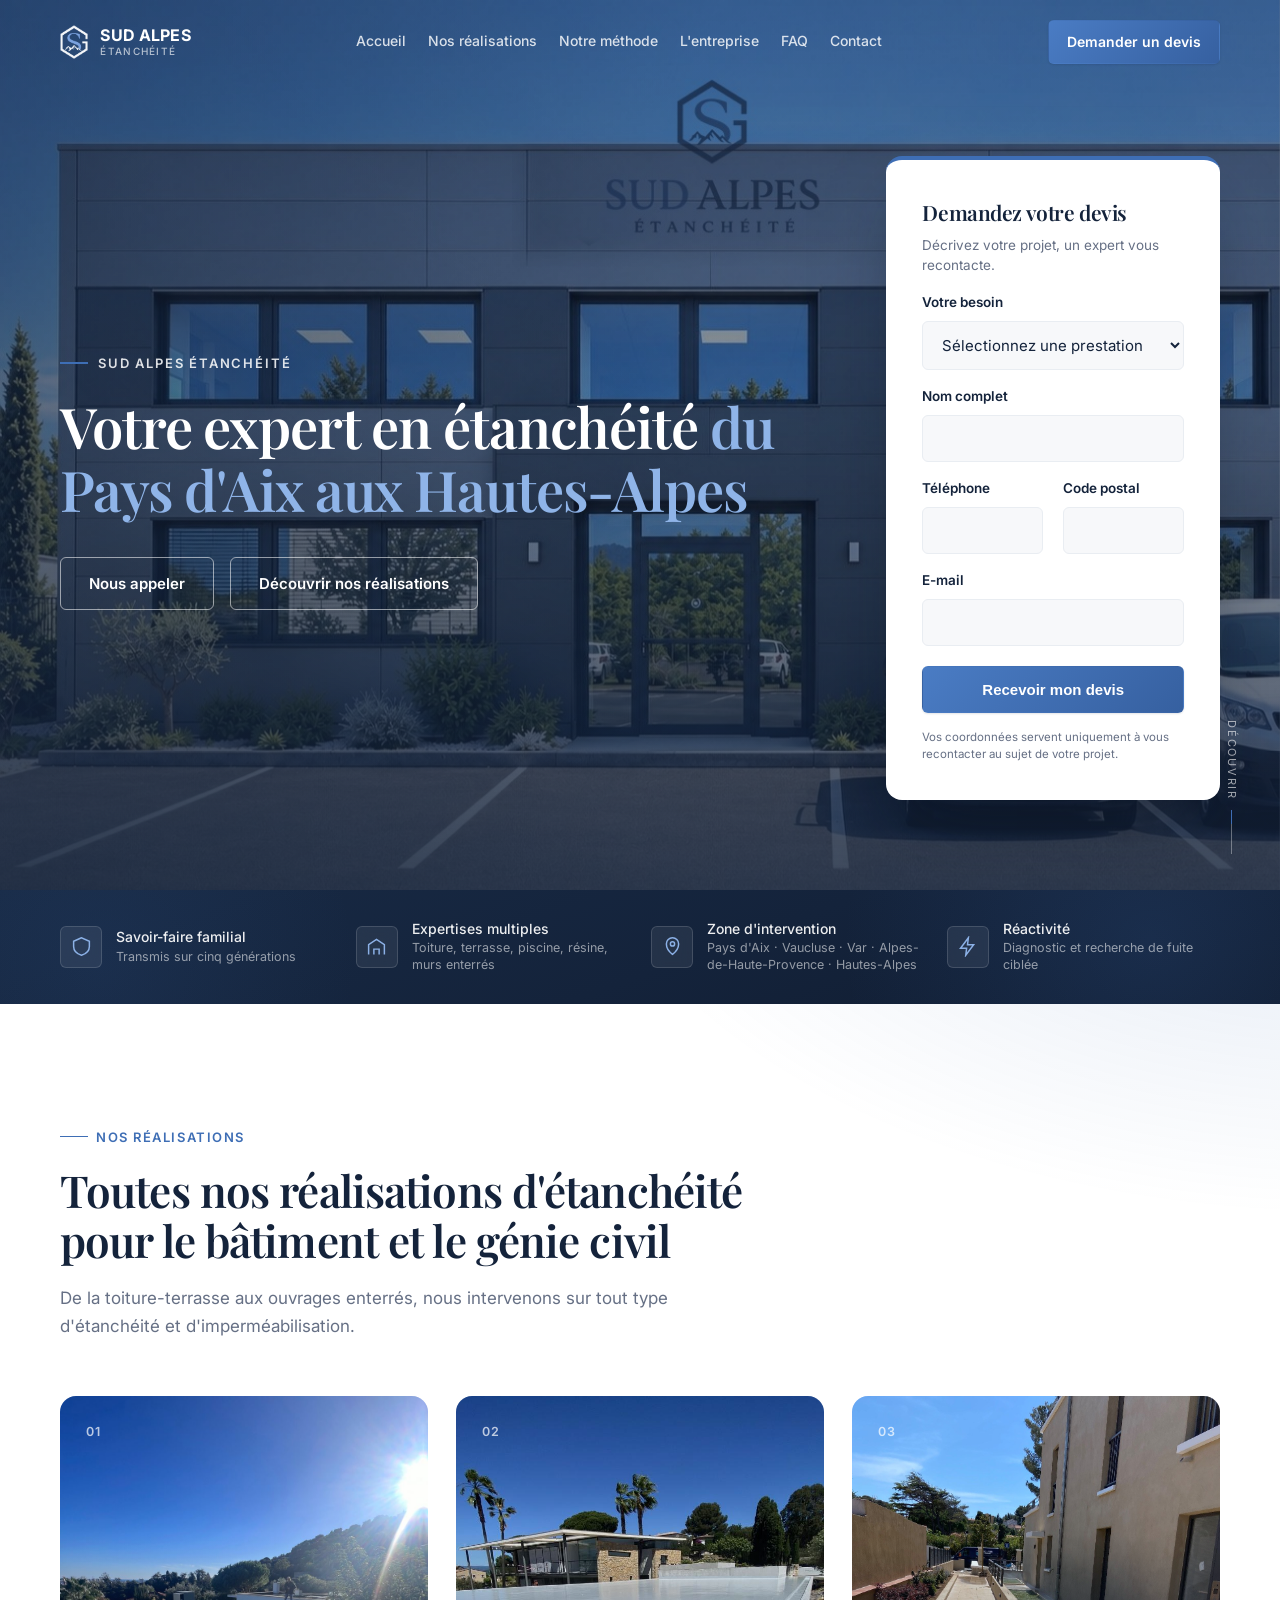
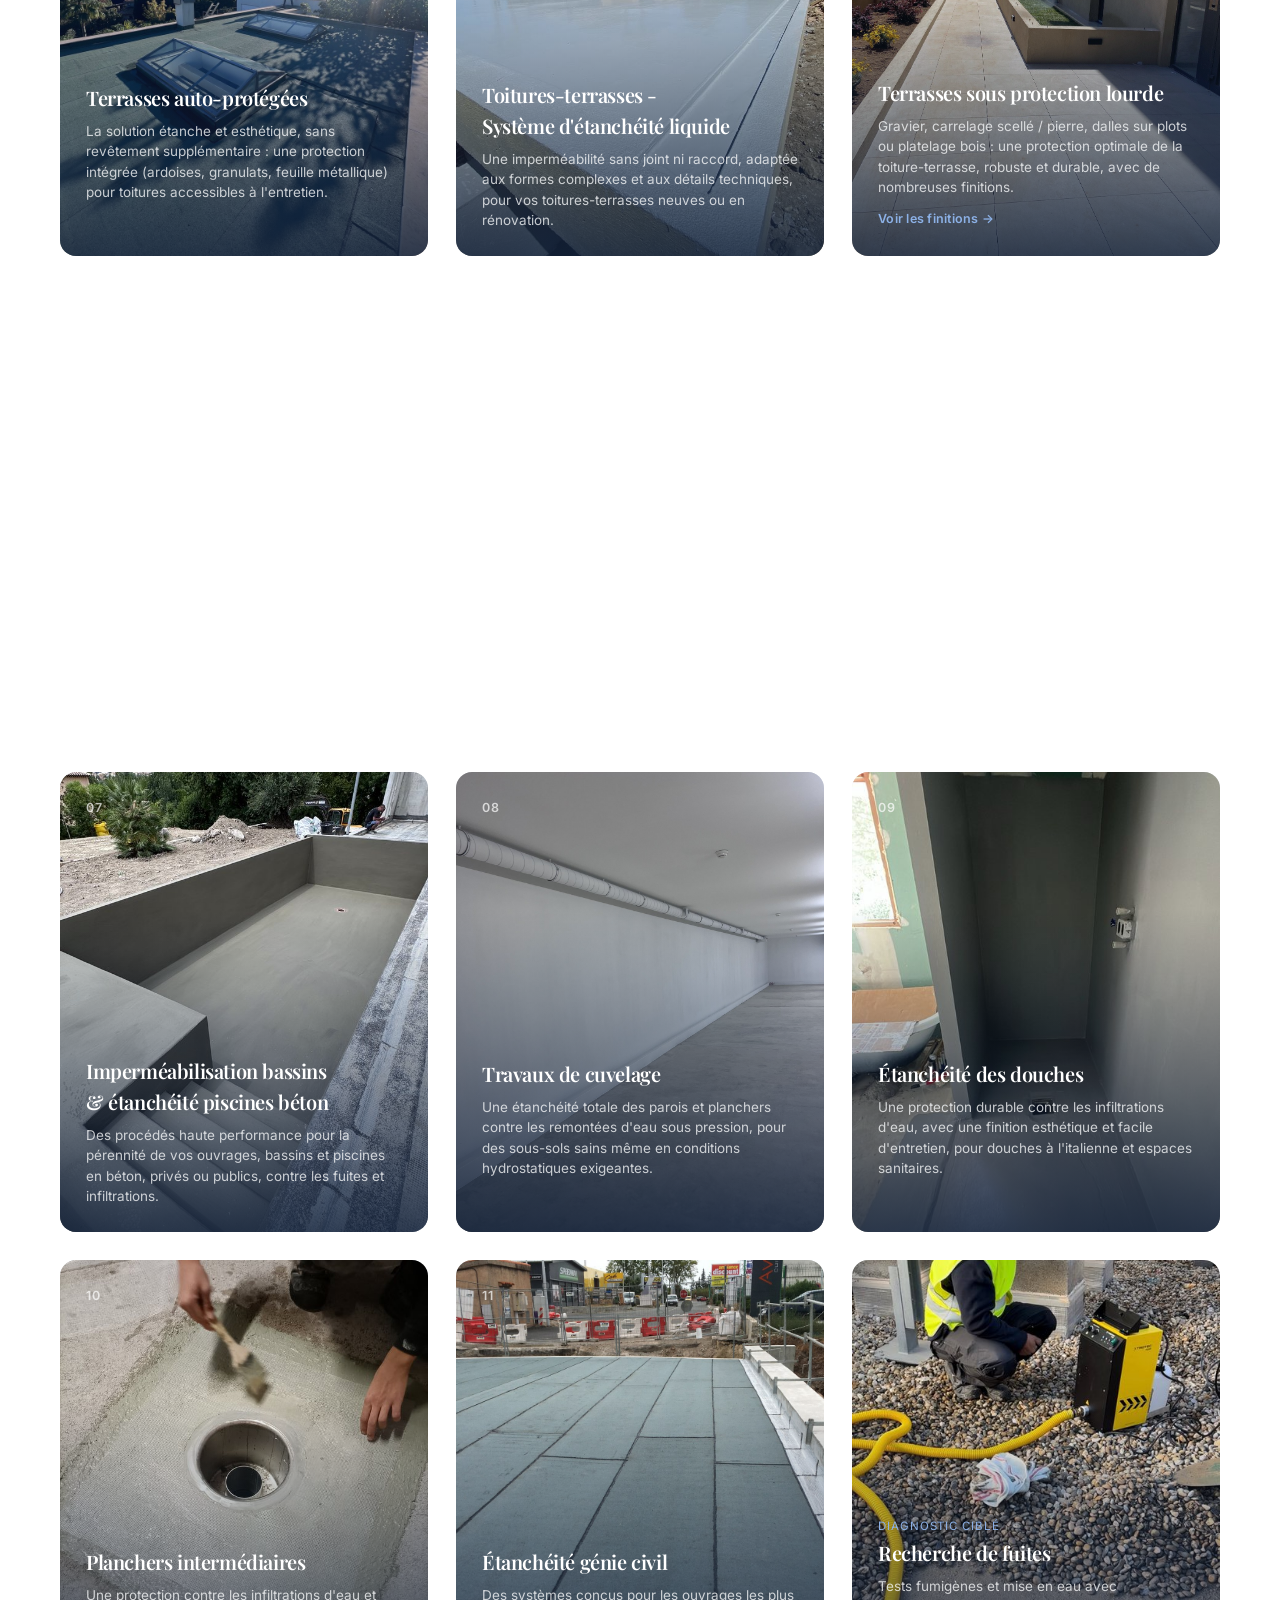
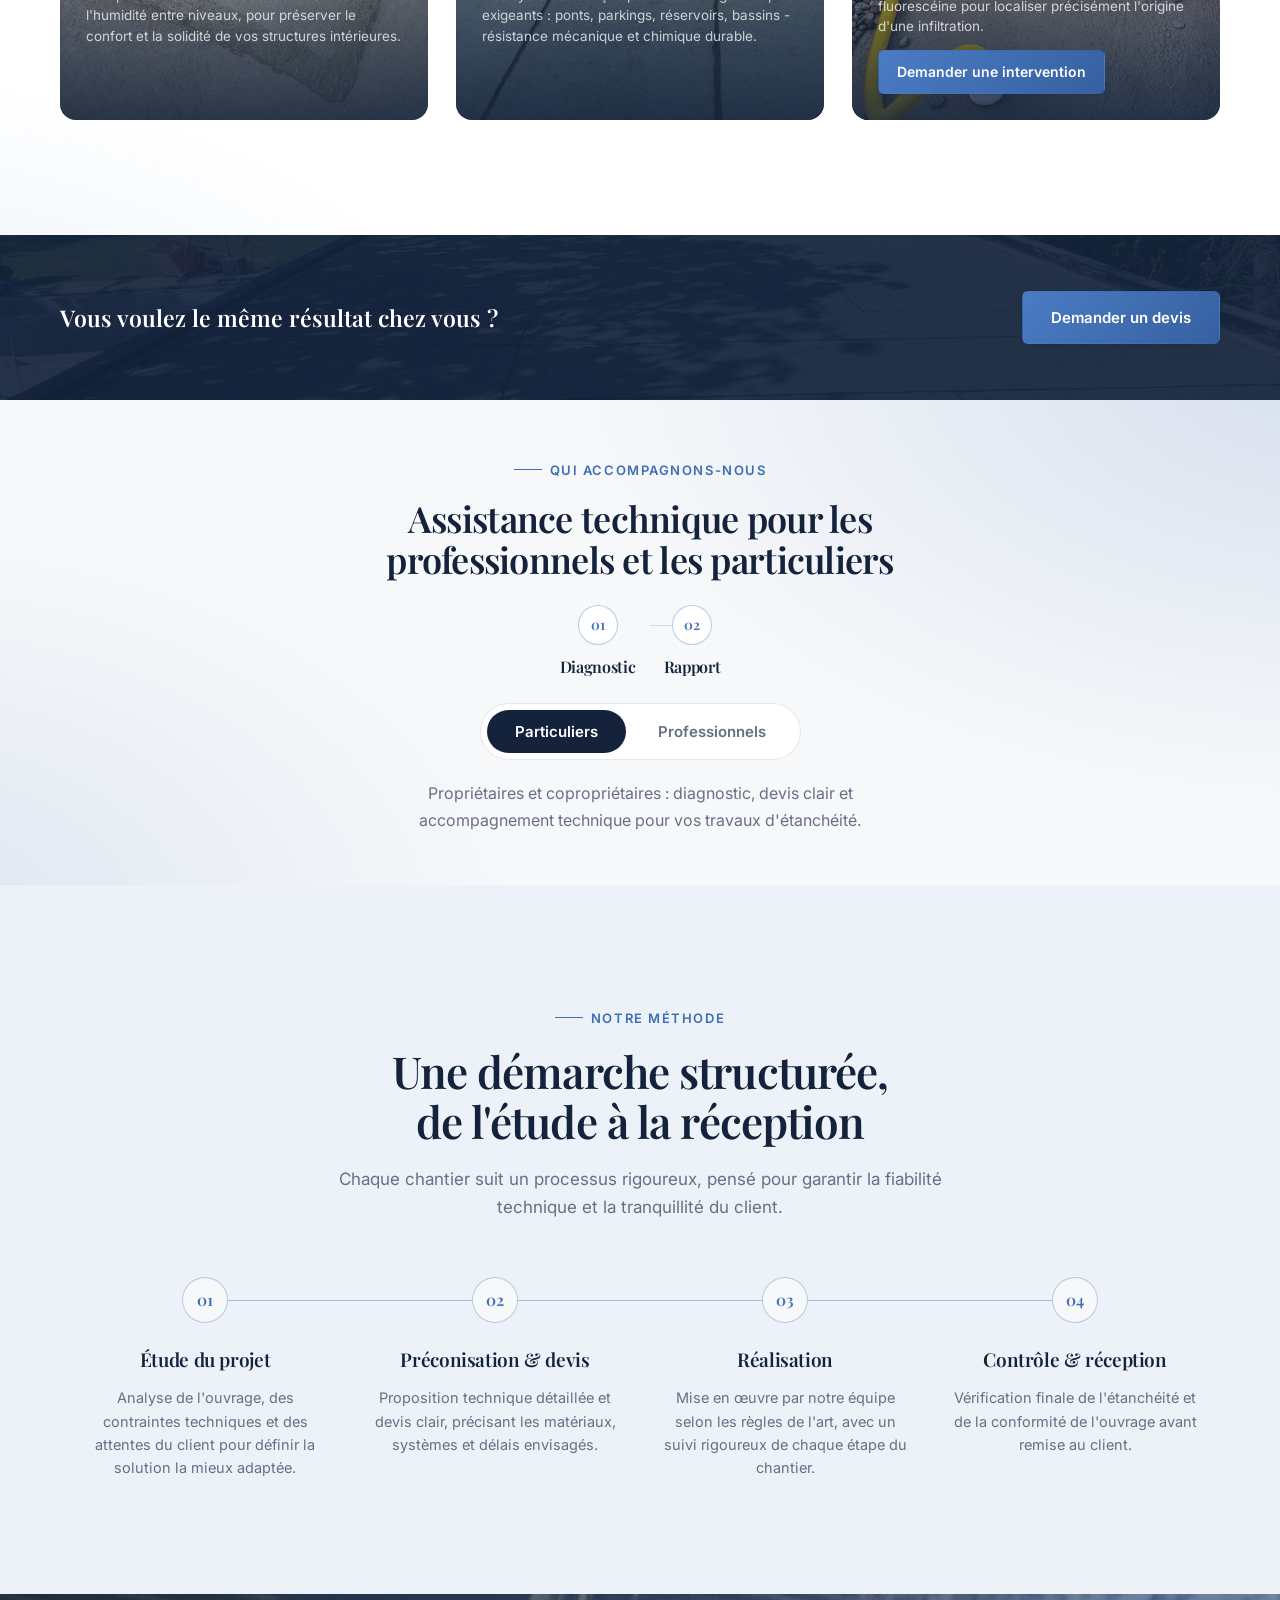
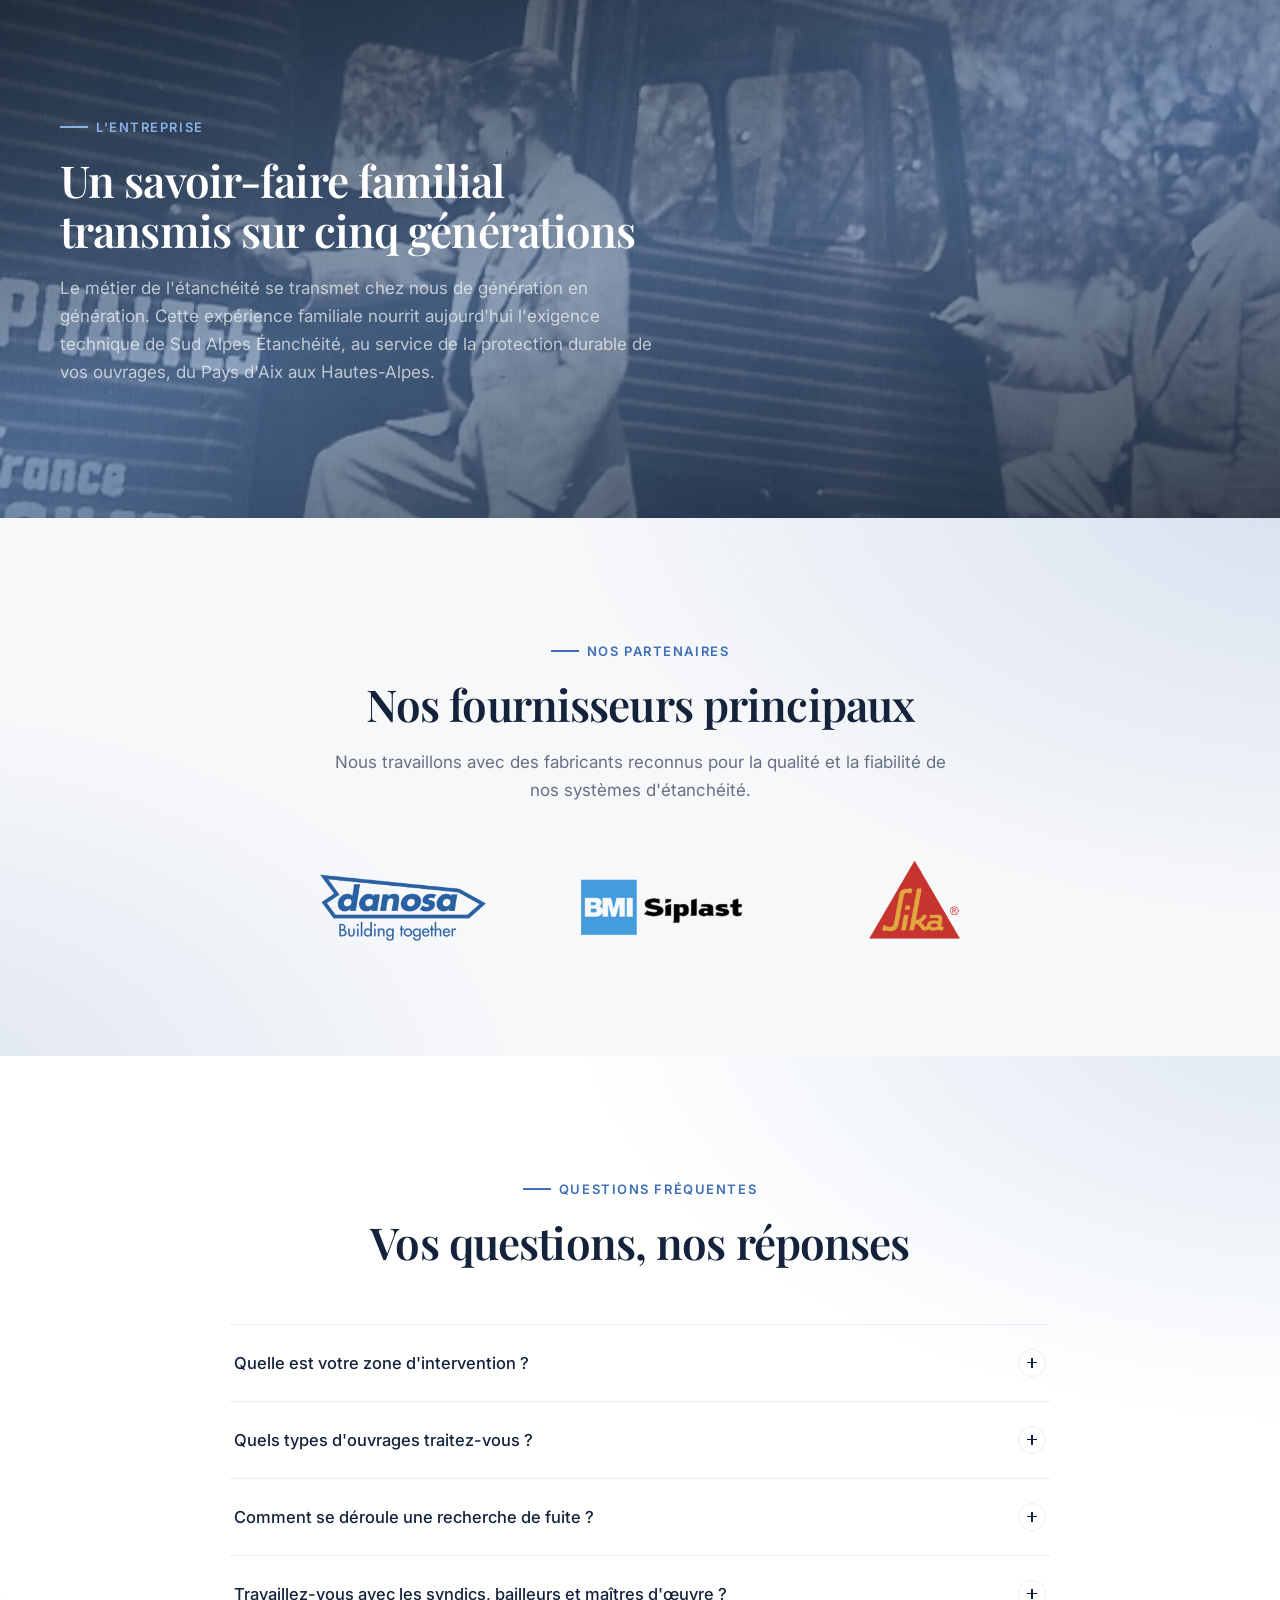
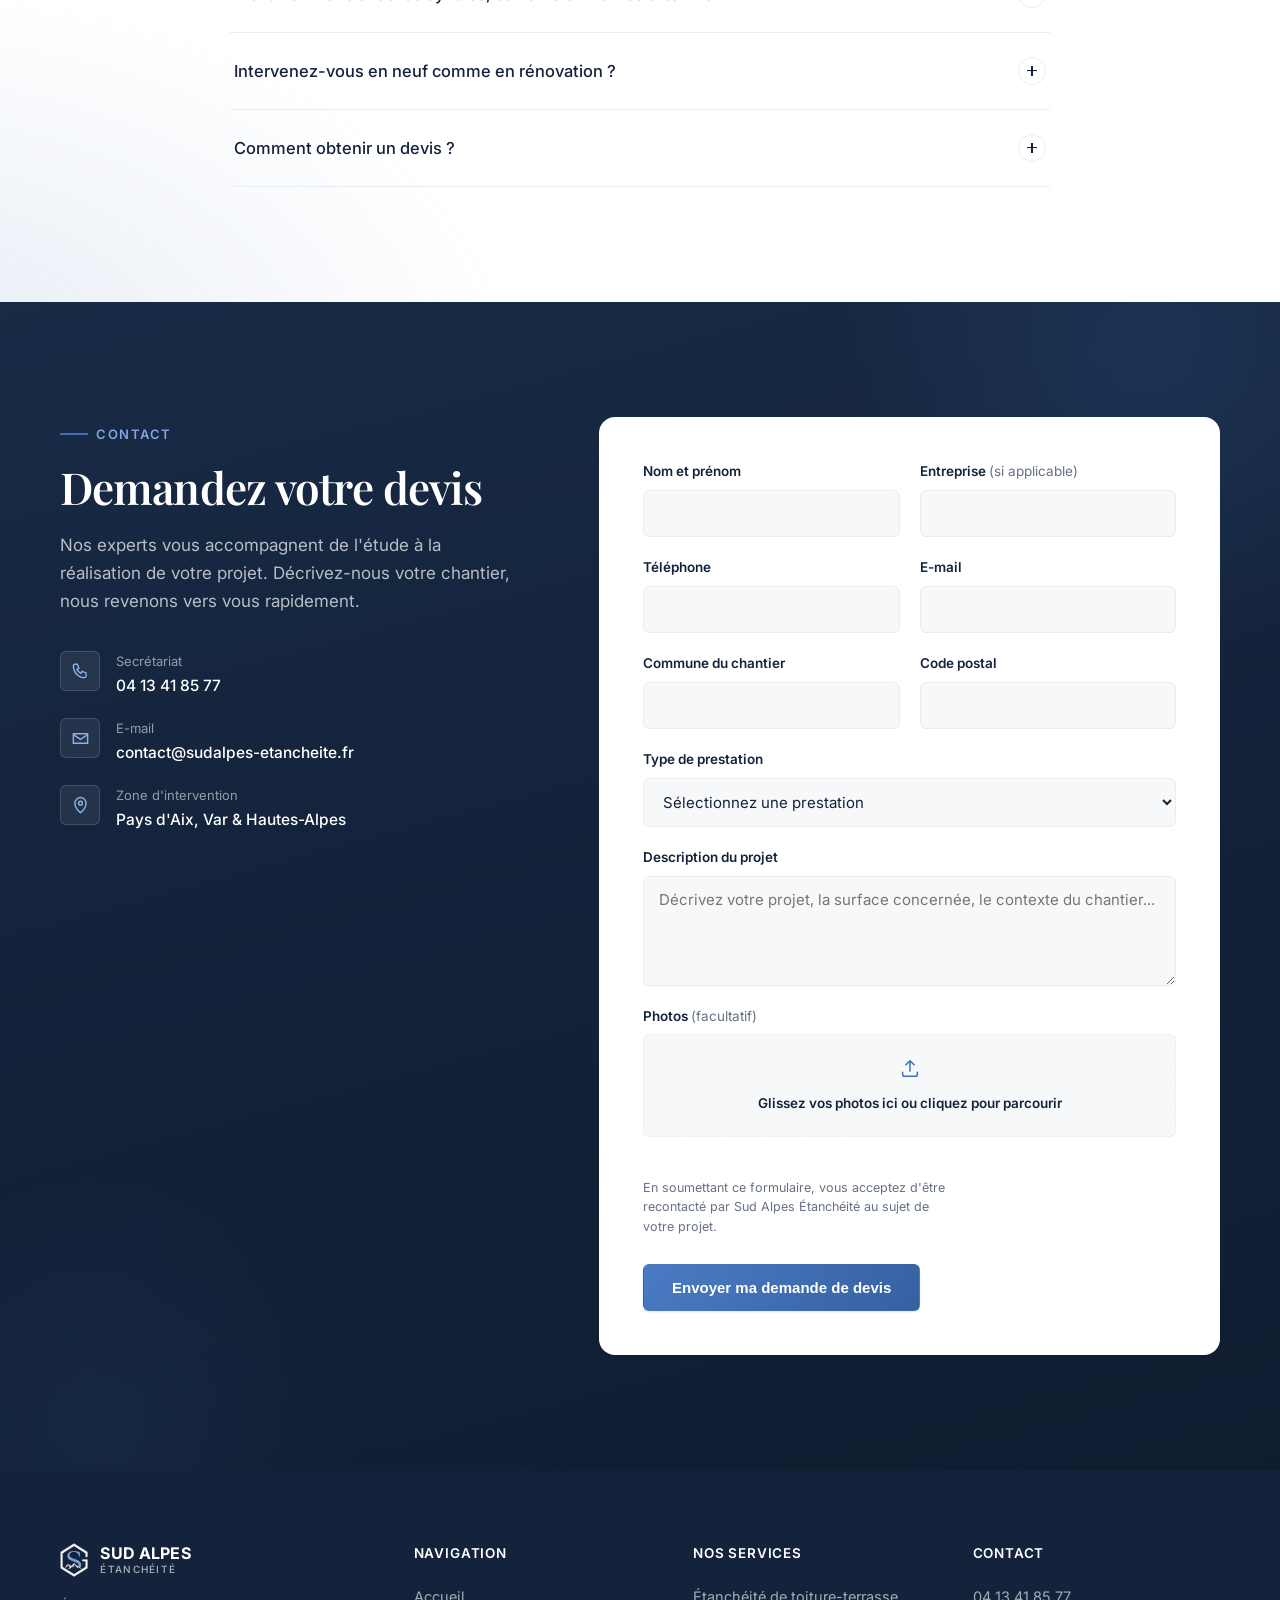
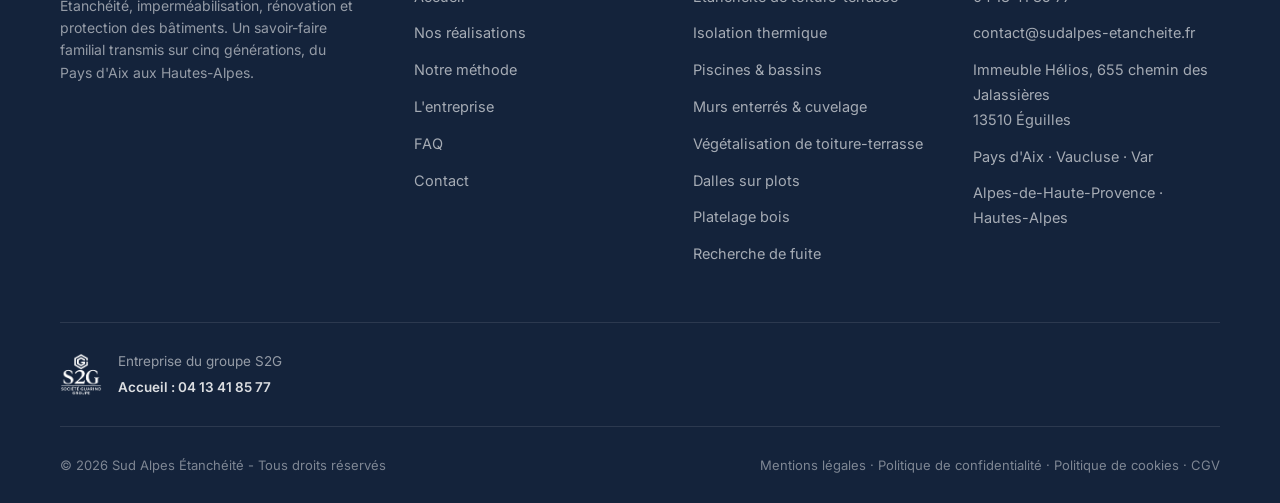
==== commit d2f6b888: "Remplacer "transmis depuis cinq générations" par "transmis sur cinq générations" Co-Authored-By: Cla" ====
--- a/index.html
+++ b/index.html
@@ -12,12 +12,12 @@
 <meta property="og:site_name" content="Sud Alpes Étanchéité">
 <meta property="og:url" content="https://eleaguarino1.github.io/sud-alpes/">
 <meta property="og:title" content="Sud Alpes Étanchéité - Expert étanchéité du Pays d'Aix aux Hautes-Alpes">
-<meta property="og:description" content="Toitures, terrasses, piscines, résine, ouvrages enterrés et recherche de fuite : un savoir-faire familial transmis depuis cinq générations.">
+<meta property="og:description" content="Toitures, terrasses, piscines, résine, ouvrages enterrés et recherche de fuite : un savoir-faire familial transmis sur cinq générations.">
 <meta property="og:image" content="https://eleaguarino1.github.io/sud-alpes/assets/img/photos/hero-batiment-sudalpes.jpg">
 
 <meta name="twitter:card" content="summary_large_image">
 <meta name="twitter:title" content="Sud Alpes Étanchéité - Expert étanchéité du Pays d'Aix aux Hautes-Alpes">
-<meta name="twitter:description" content="Toitures, terrasses, piscines, résine, ouvrages enterrés et recherche de fuite : un savoir-faire familial transmis depuis cinq générations.">
+<meta name="twitter:description" content="Toitures, terrasses, piscines, résine, ouvrages enterrés et recherche de fuite : un savoir-faire familial transmis sur cinq générations.">
 <meta name="twitter:image" content="https://eleaguarino1.github.io/sud-alpes/assets/img/photos/hero-batiment-sudalpes.jpg">
 
 <script type="application/ld+json">
@@ -196,7 +196,7 @@
       <div class="icon">
         <svg viewBox="0 0 24 24" fill="none" stroke="currentColor" stroke-width="1.7"><path d="M12 2 3 6v6c0 5 4 8.5 9 10 5-1.5 9-5 9-10V6l-9-4Z"/></svg>
       </div>
-      <div class="label">Savoir-faire familial<small>Transmis depuis cinq générations</small></div>
+      <div class="label">Savoir-faire familial<small>Transmis sur cinq générations</small></div>
     </div>
     <div class="reassurance-item reveal">
       <div class="icon">
@@ -454,7 +454,7 @@
   <div class="container">
     <div class="heritage-content reveal">
       <div class="eyebrow">L'entreprise</div>
-      <h2 class="section-title">Un savoir-faire familial transmis depuis cinq générations</h2>
+      <h2 class="section-title">Un savoir-faire familial transmis sur cinq générations</h2>
       <p class="section-lede">Le métier de l'étanchéité se transmet chez nous de génération en génération. Cette expérience familiale nourrit aujourd'hui l'exigence technique de Sud Alpes Étanchéité, au service de la protection durable de vos ouvrages, du Pays d'Aix aux Hautes-Alpes.</p>
     </div>
   </div>
@@ -614,7 +614,7 @@
           <img src="assets/img/logo-icon-light.png" alt="Sud Alpes Étanchéité">
           <span class="brand-text">SUD ALPES<small>Étanchéité</small></span>
         </a>
-        <p>Étanchéité, imperméabilisation, rénovation et protection des bâtiments. Un savoir-faire familial transmis depuis cinq générations, du Pays d'Aix aux Hautes-Alpes.</p>
+        <p>Étanchéité, imperméabilisation, rénovation et protection des bâtiments. Un savoir-faire familial transmis sur cinq générations, du Pays d'Aix aux Hautes-Alpes.</p>
       </div>
       <div class="footer-col">
         <h4>Navigation</h4>
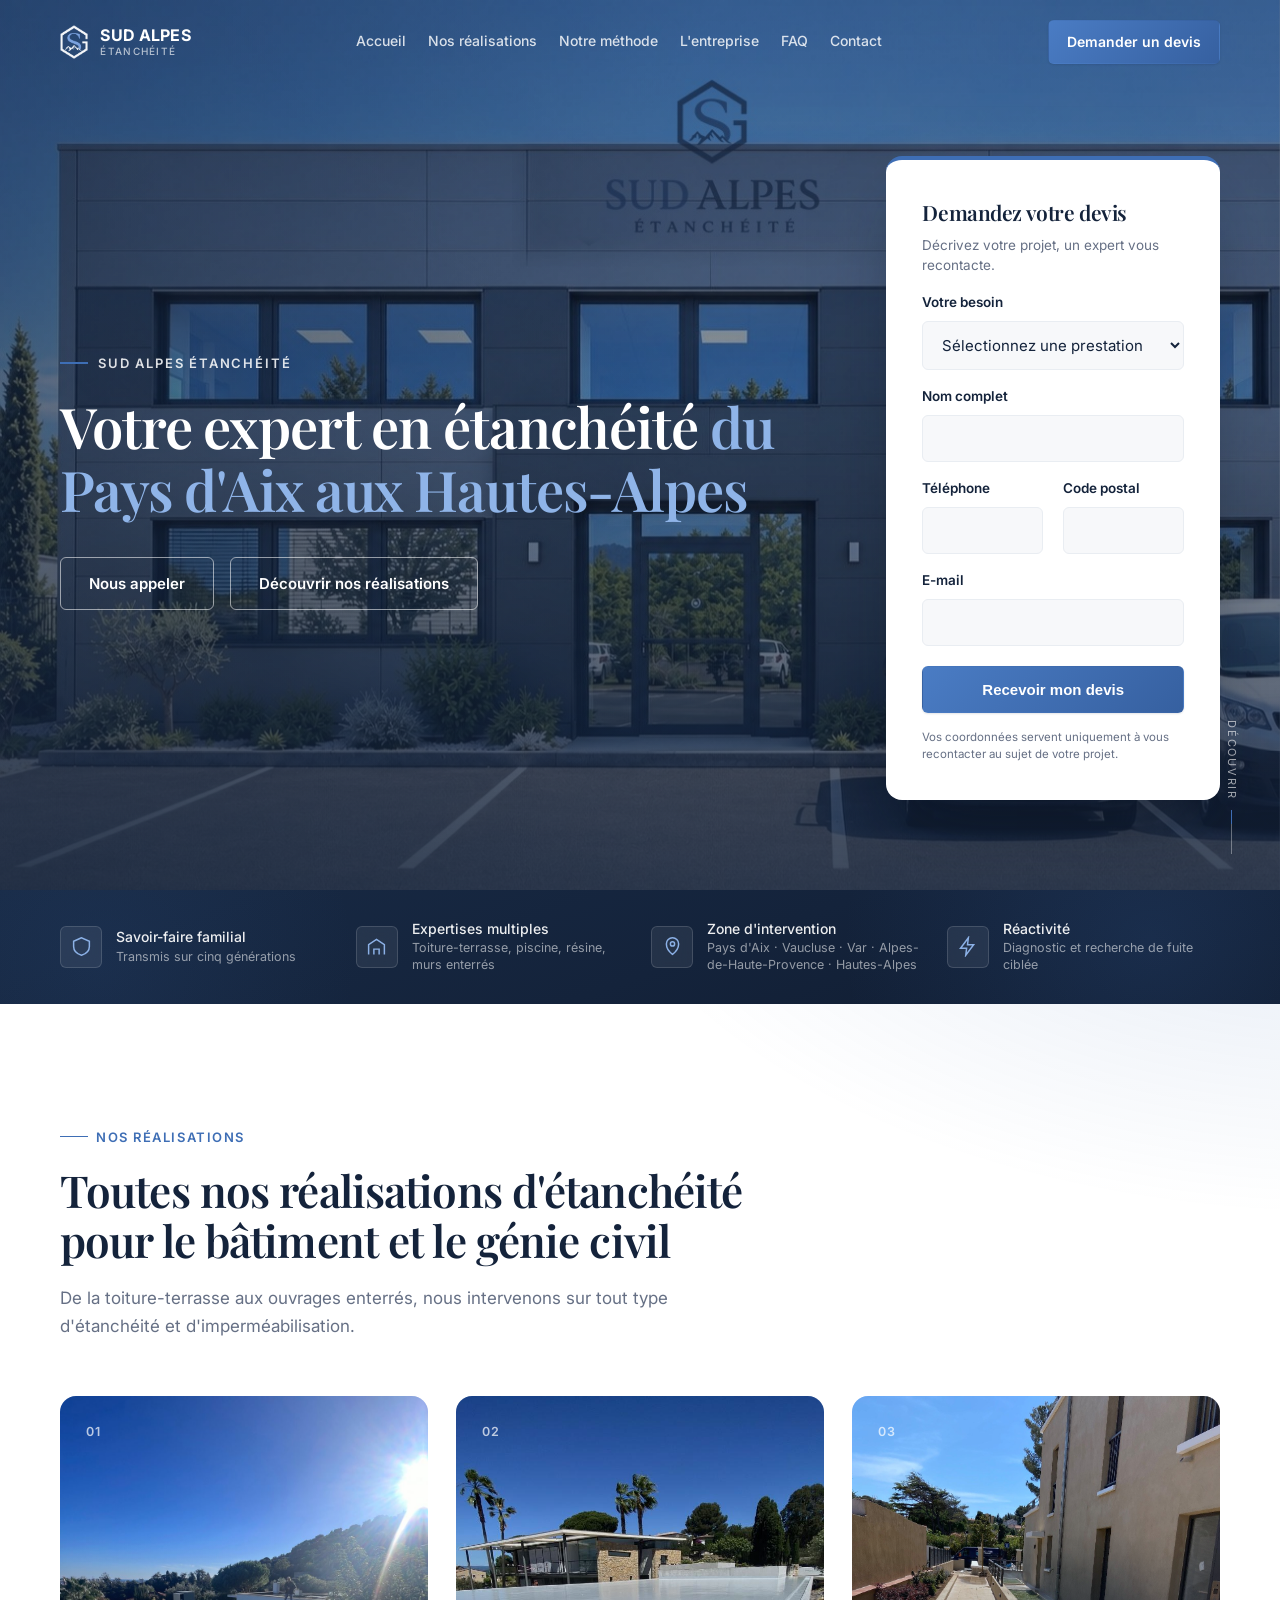
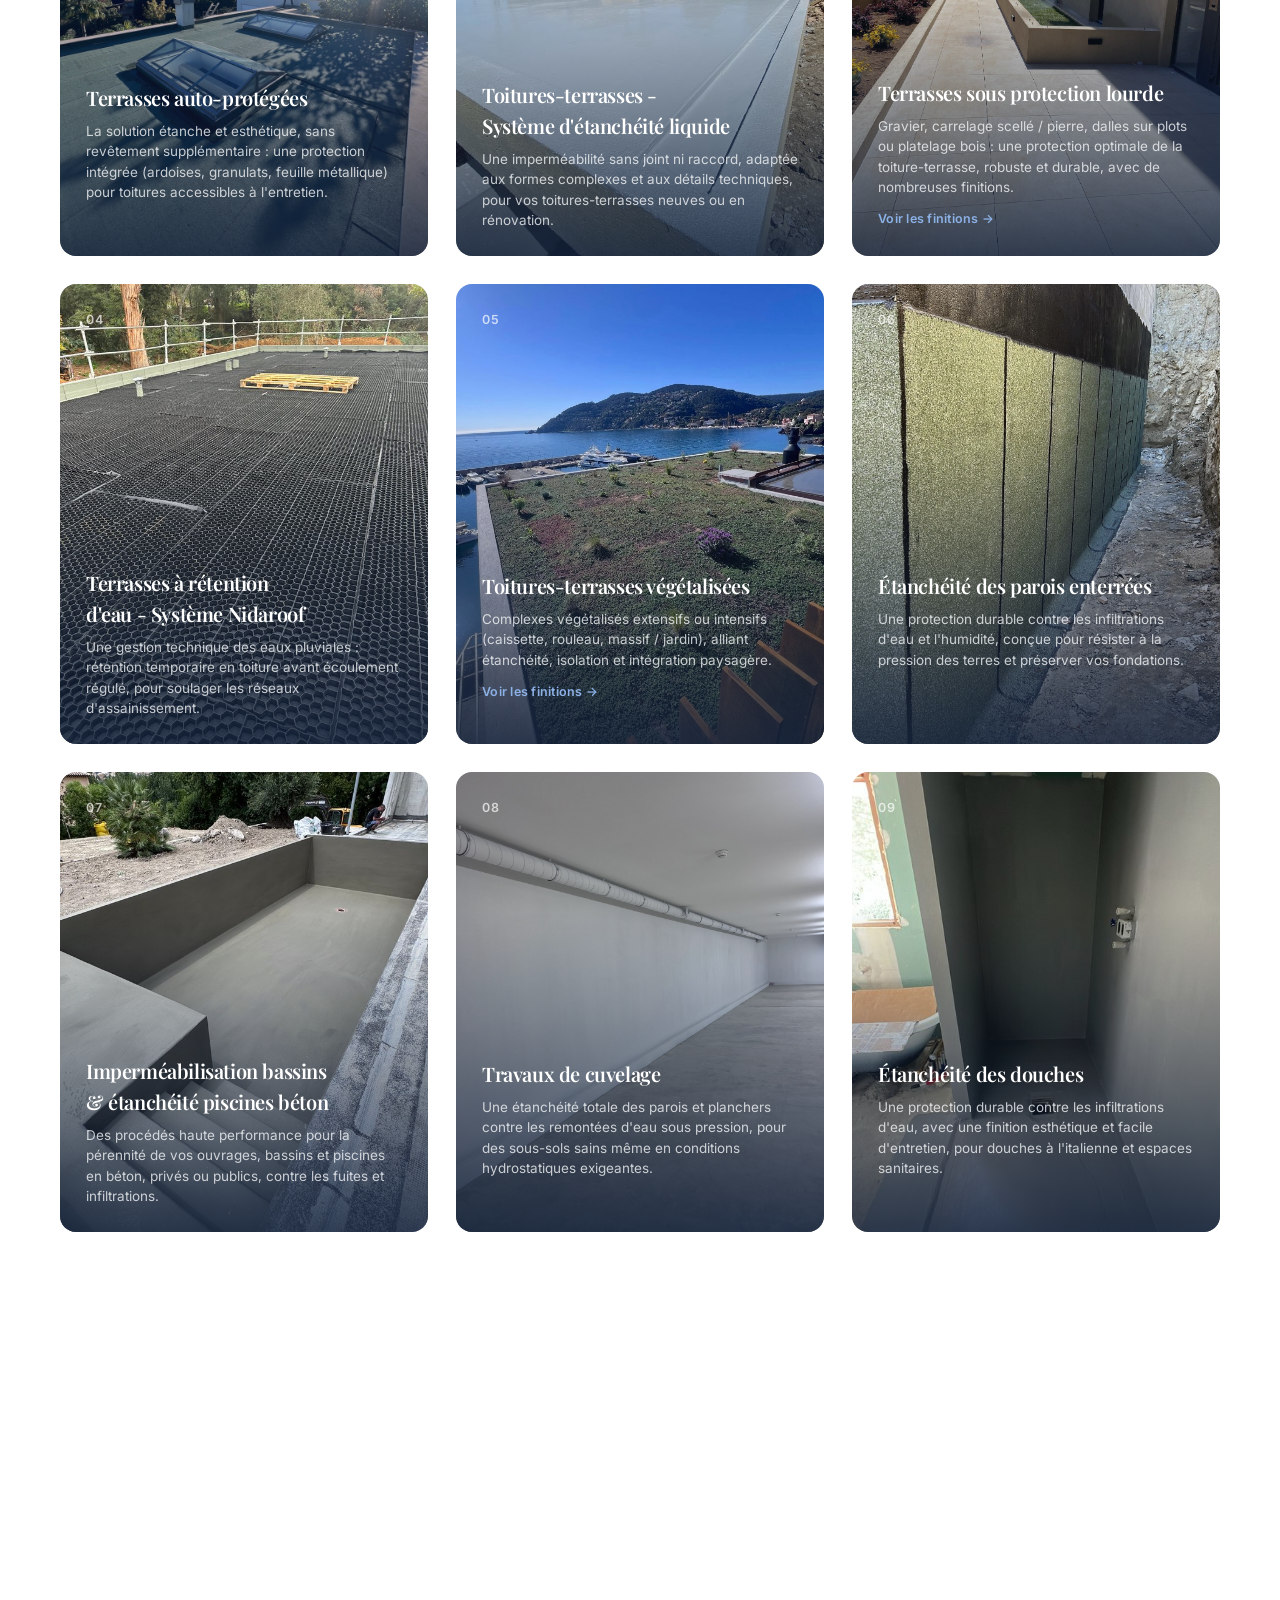
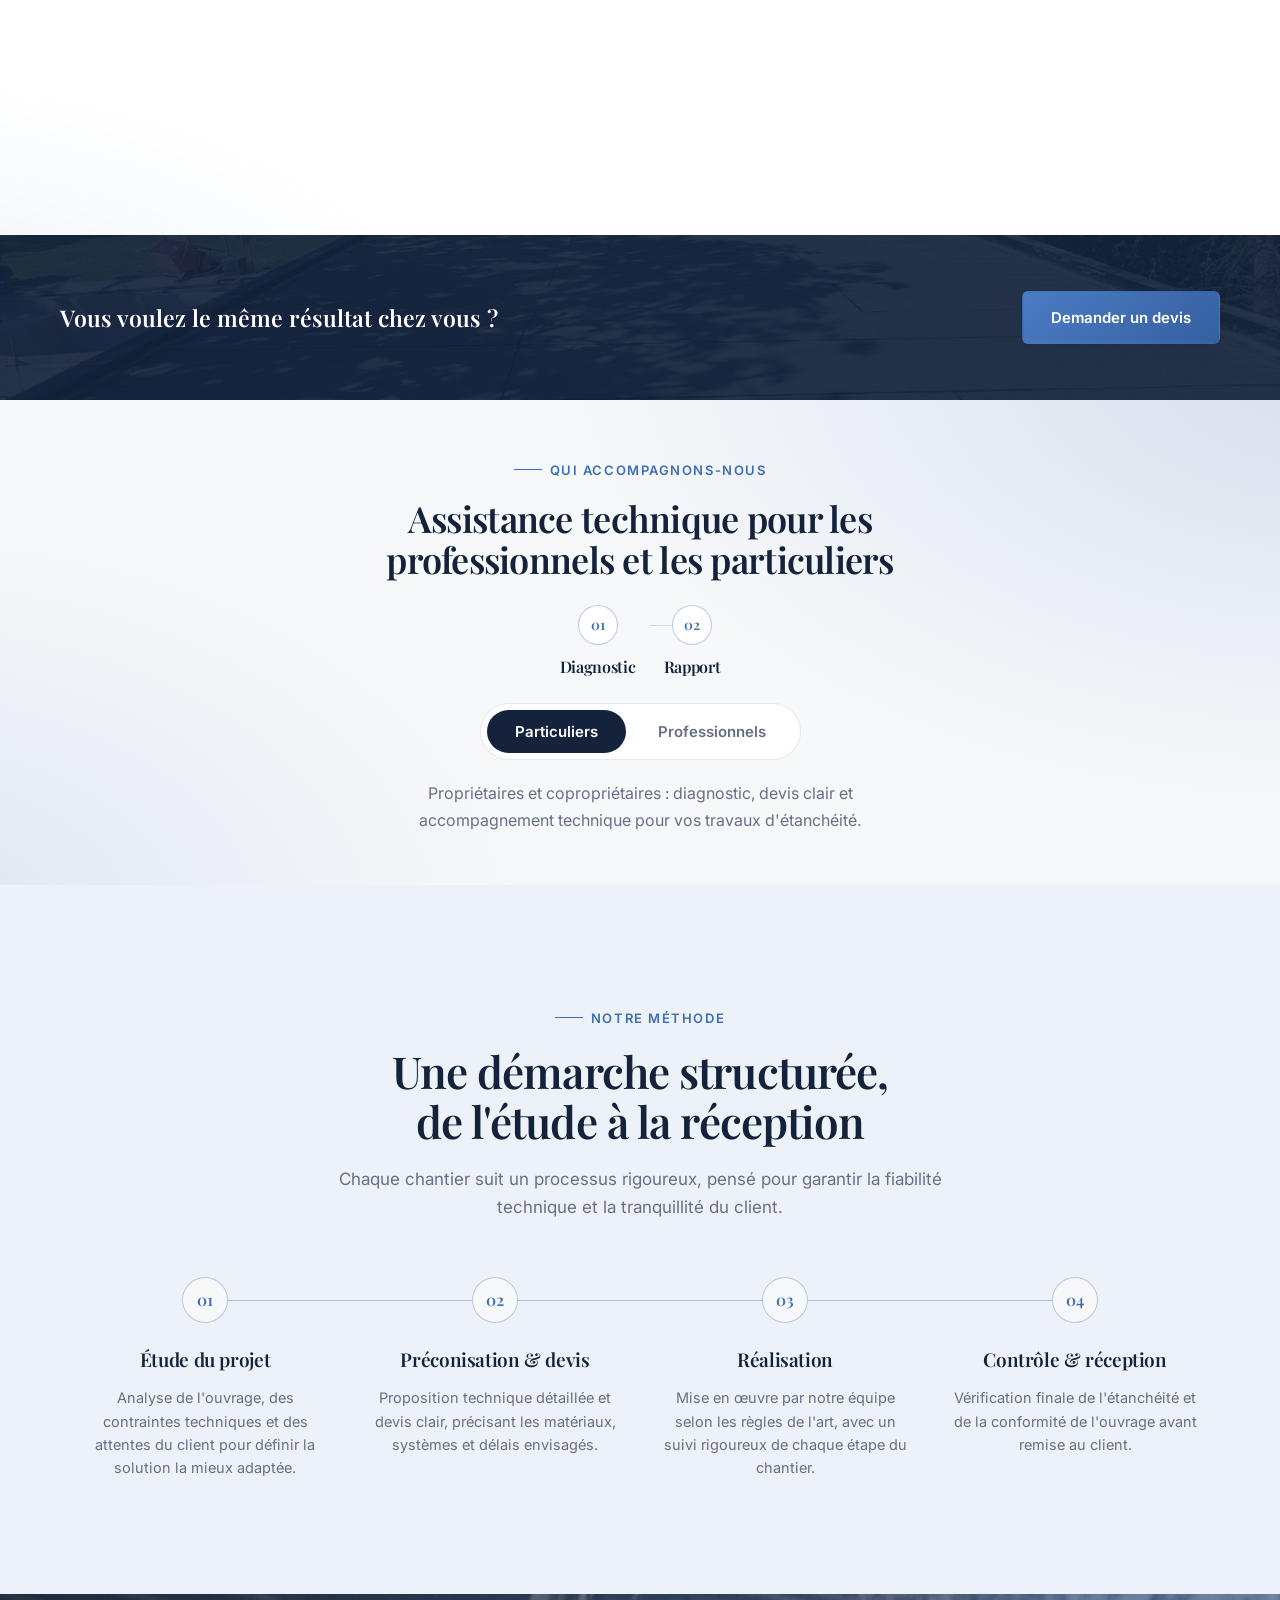
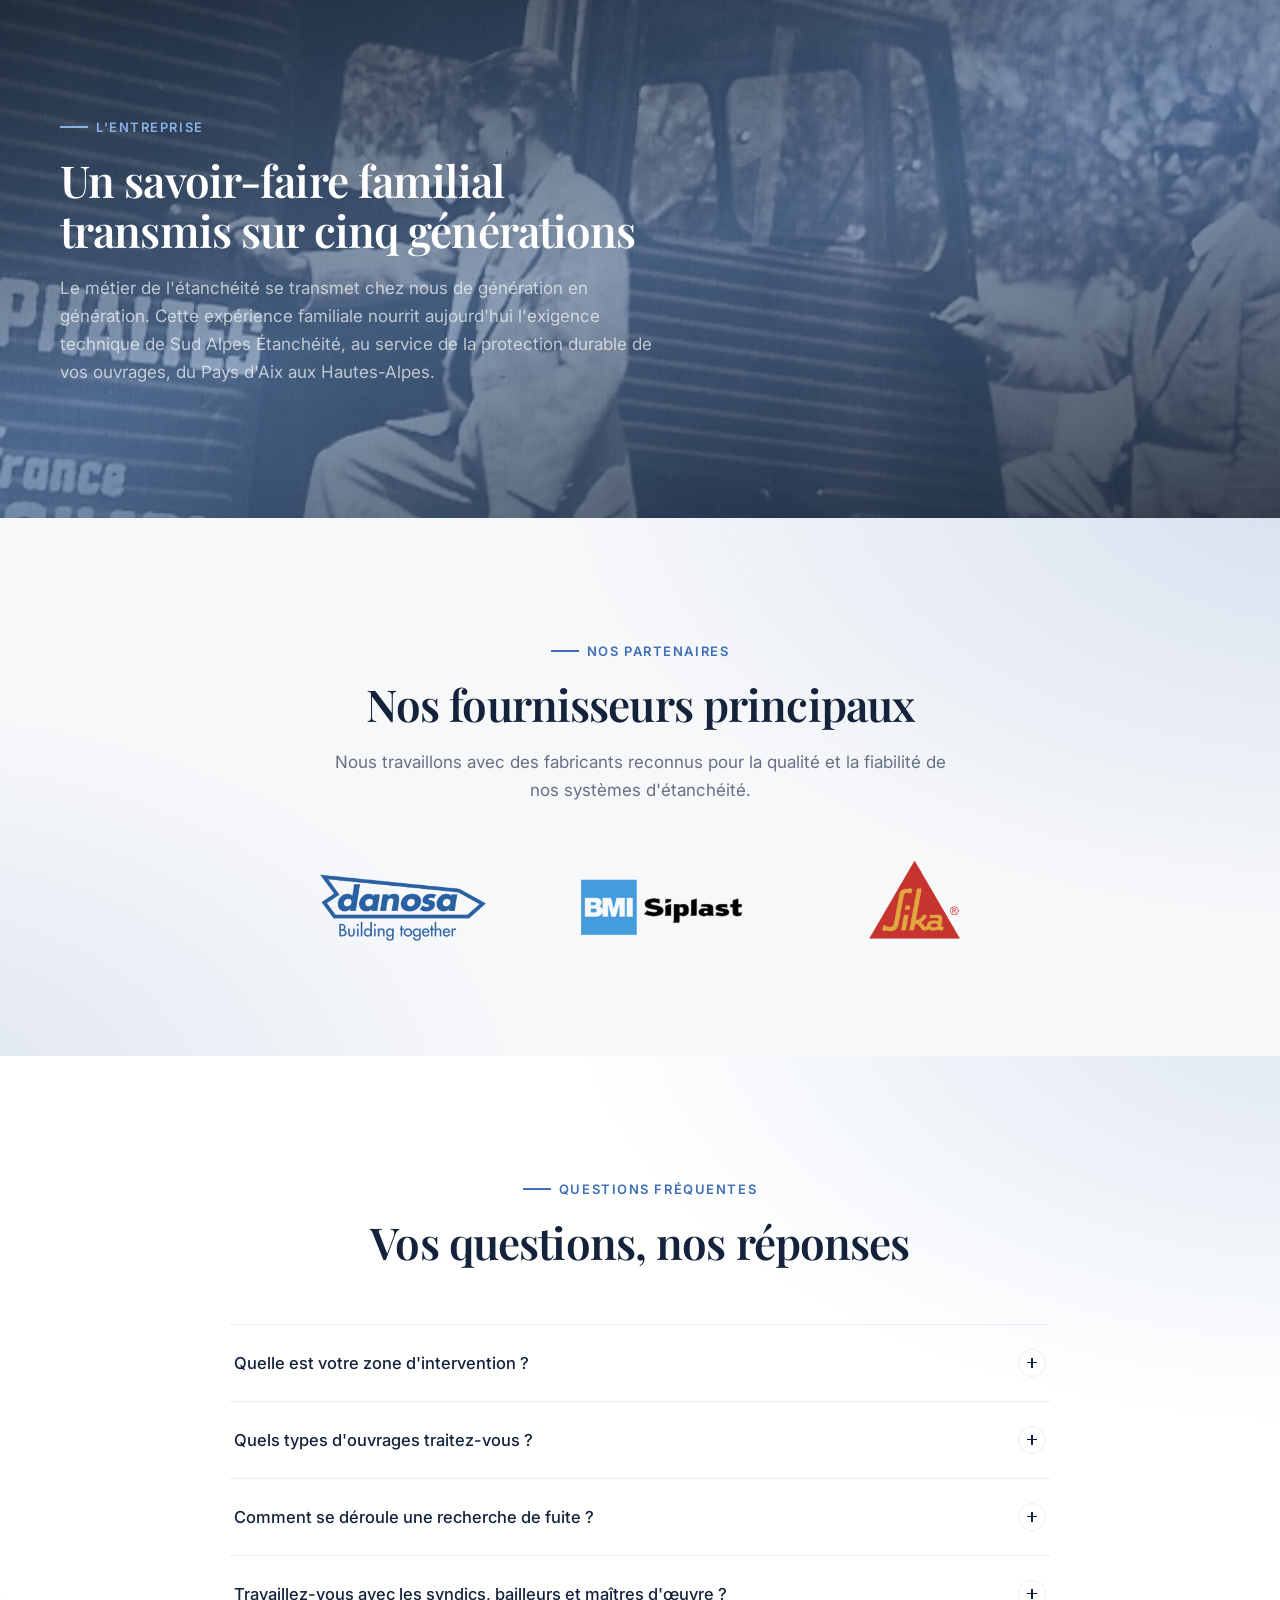
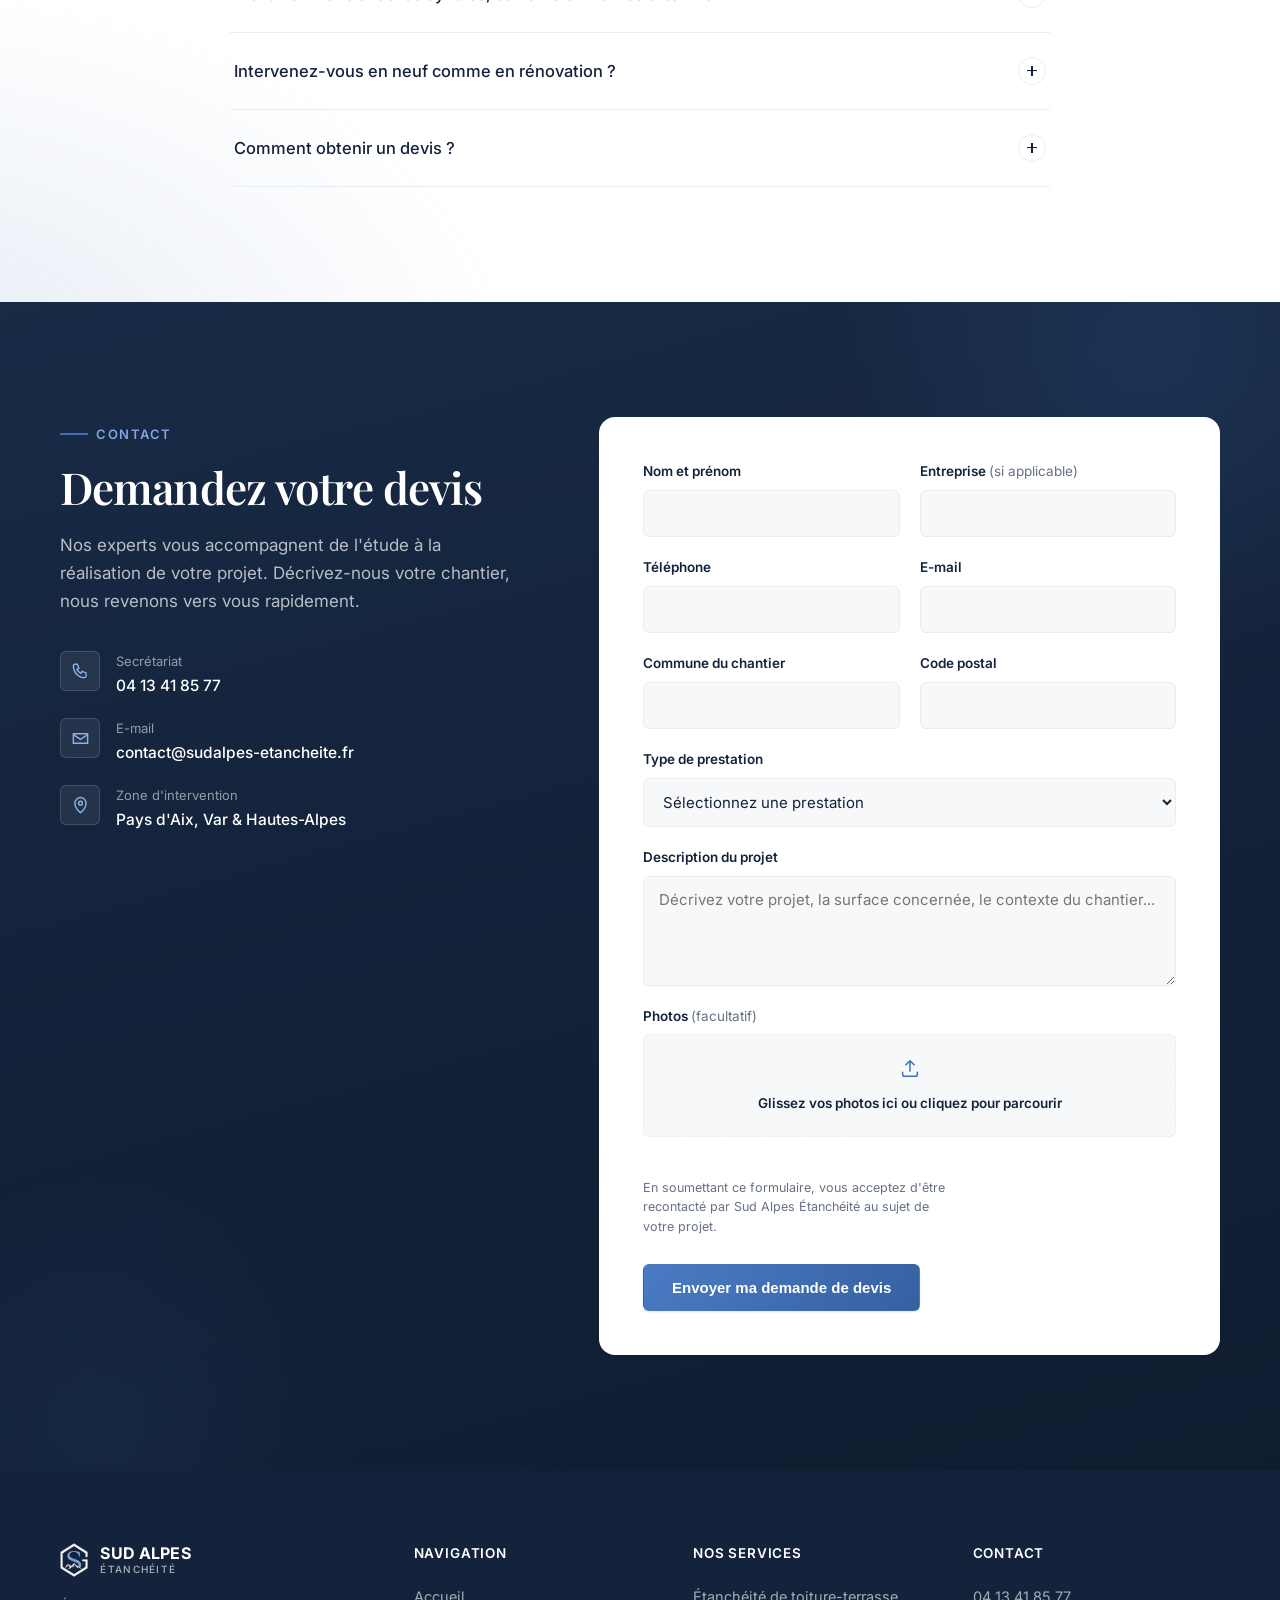
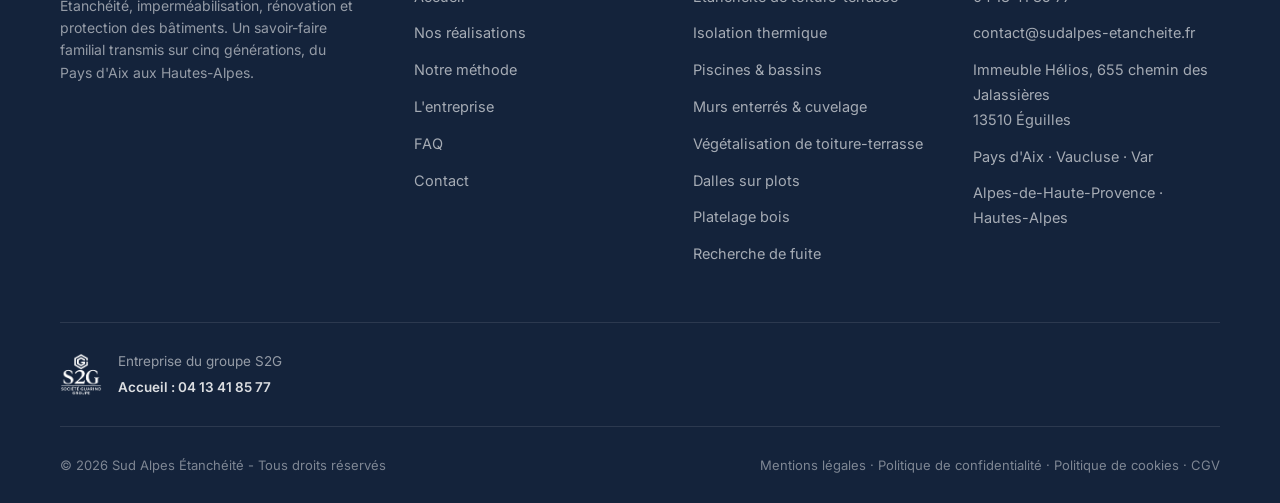
==== commit 018af82a: "Remplacer "Toiture, terrasse" par "Toiture-terrasse" dans la bannière de réassurance Co-Authored-By:" ====
--- a/index.html
+++ b/index.html
@@ -202,7 +202,7 @@
       <div class="icon">
         <svg viewBox="0 0 24 24" fill="none" stroke="currentColor" stroke-width="1.7"><path d="M3 21V10l9-6 9 6v11M9 21v-6h6v6"/></svg>
       </div>
-      <div class="label">Expertises multiples<small>Toiture, terrasse, piscine, résine, murs enterrés</small></div>
+      <div class="label">Expertises multiples<small>Toiture-terrasse, piscine, résine, murs enterrés</small></div>
     </div>
     <div class="reassurance-item reveal">
       <div class="icon">
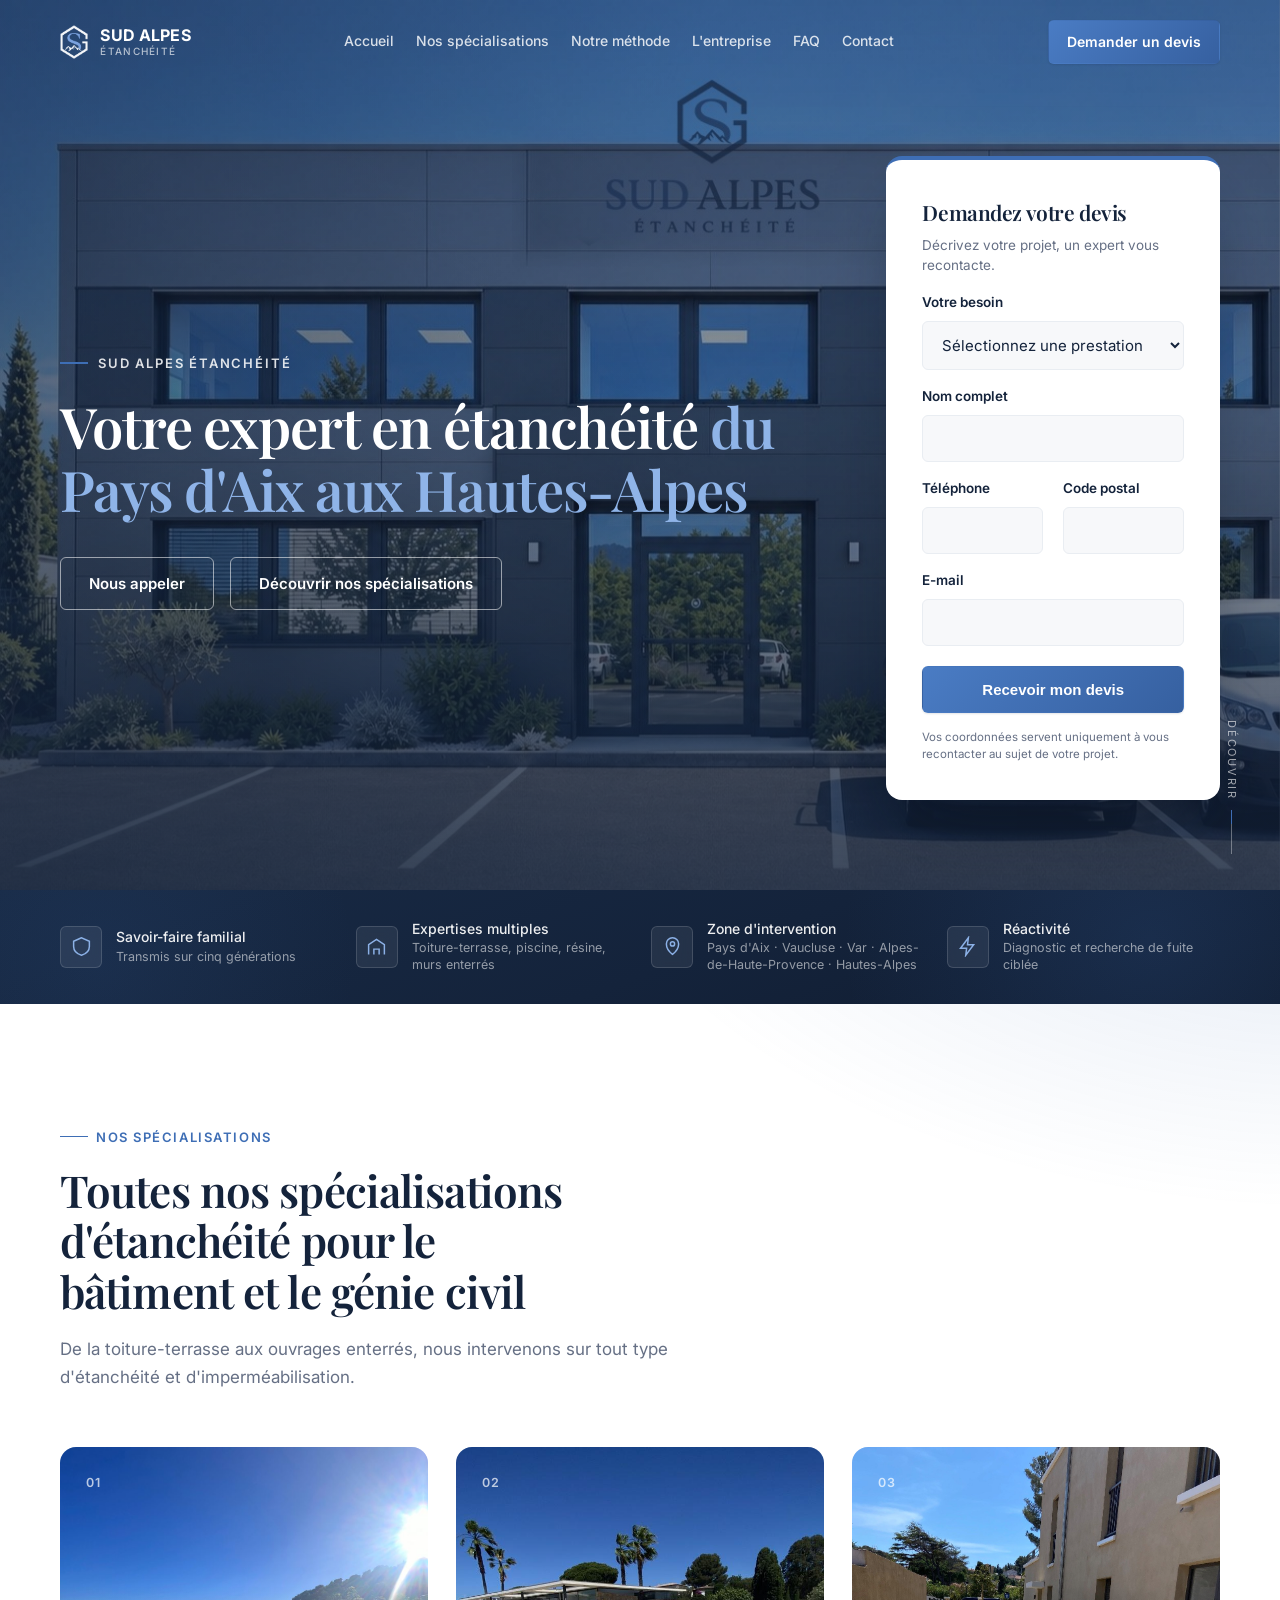
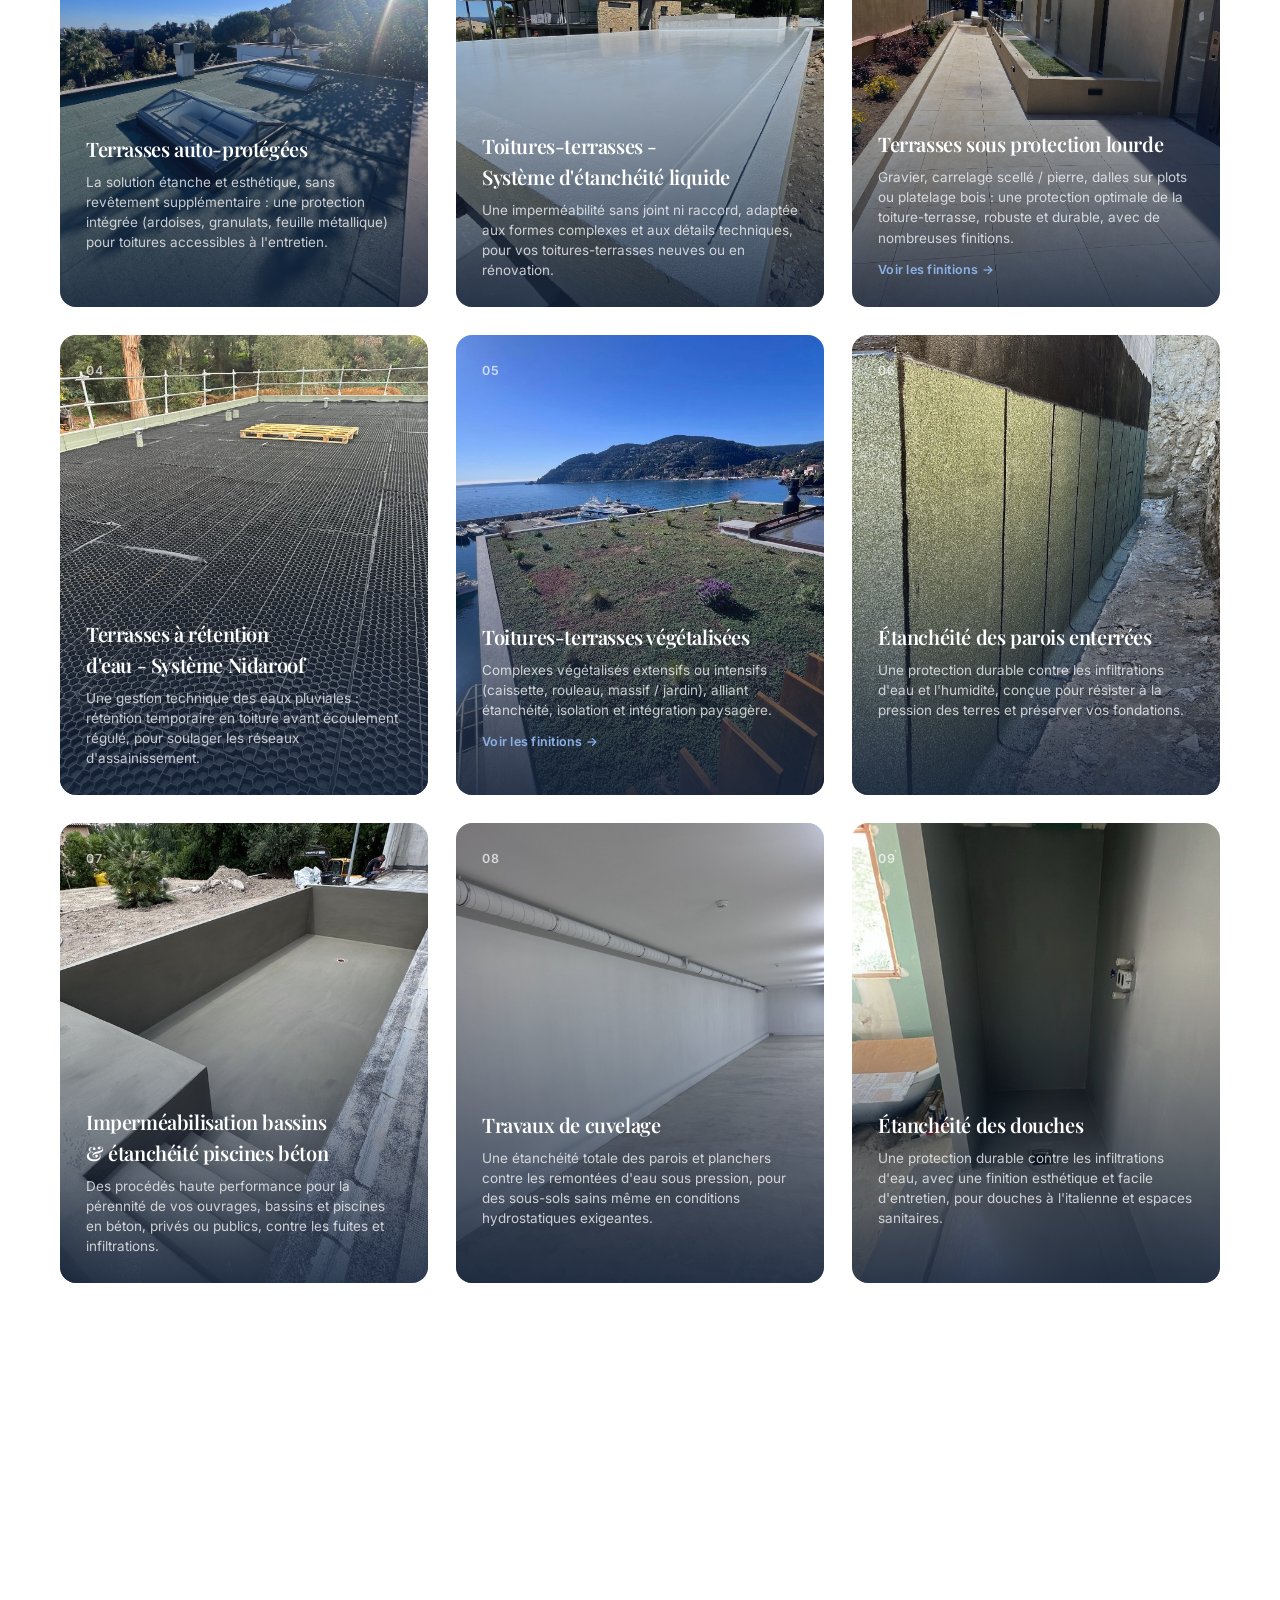
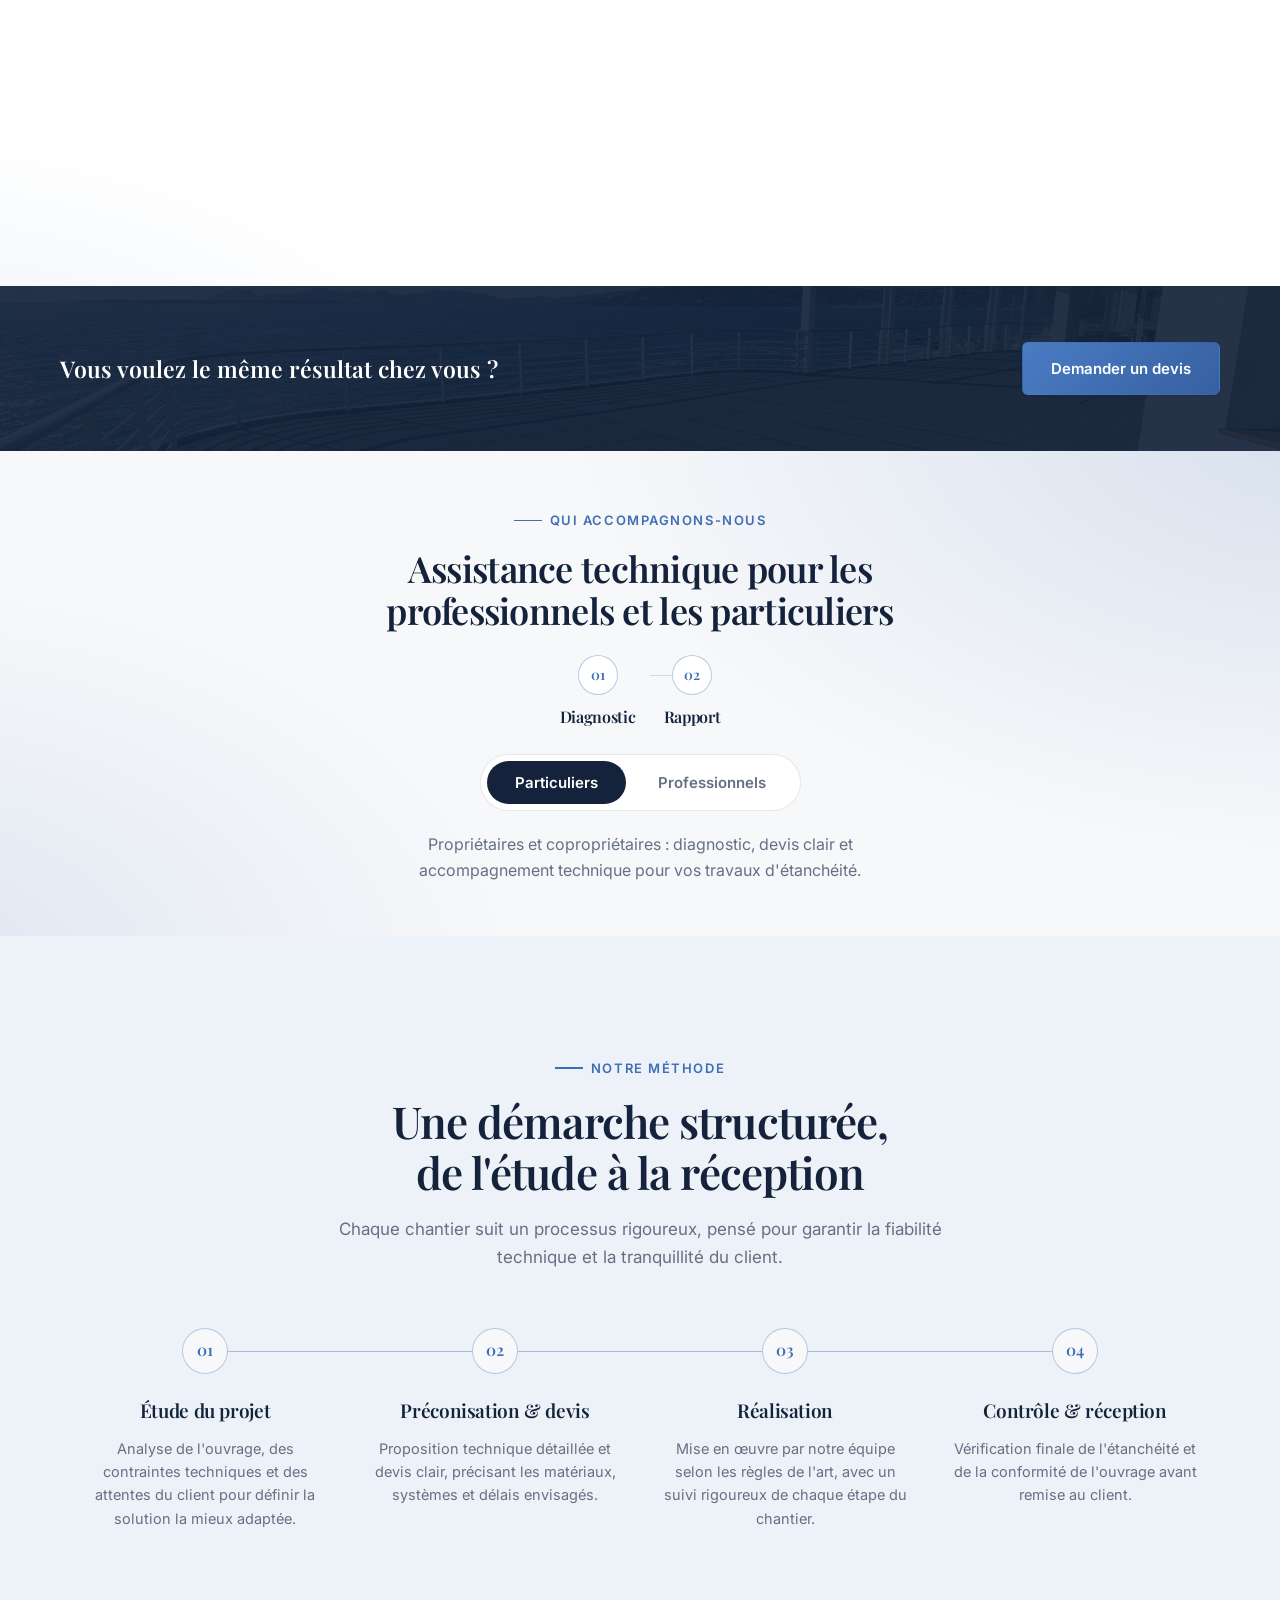
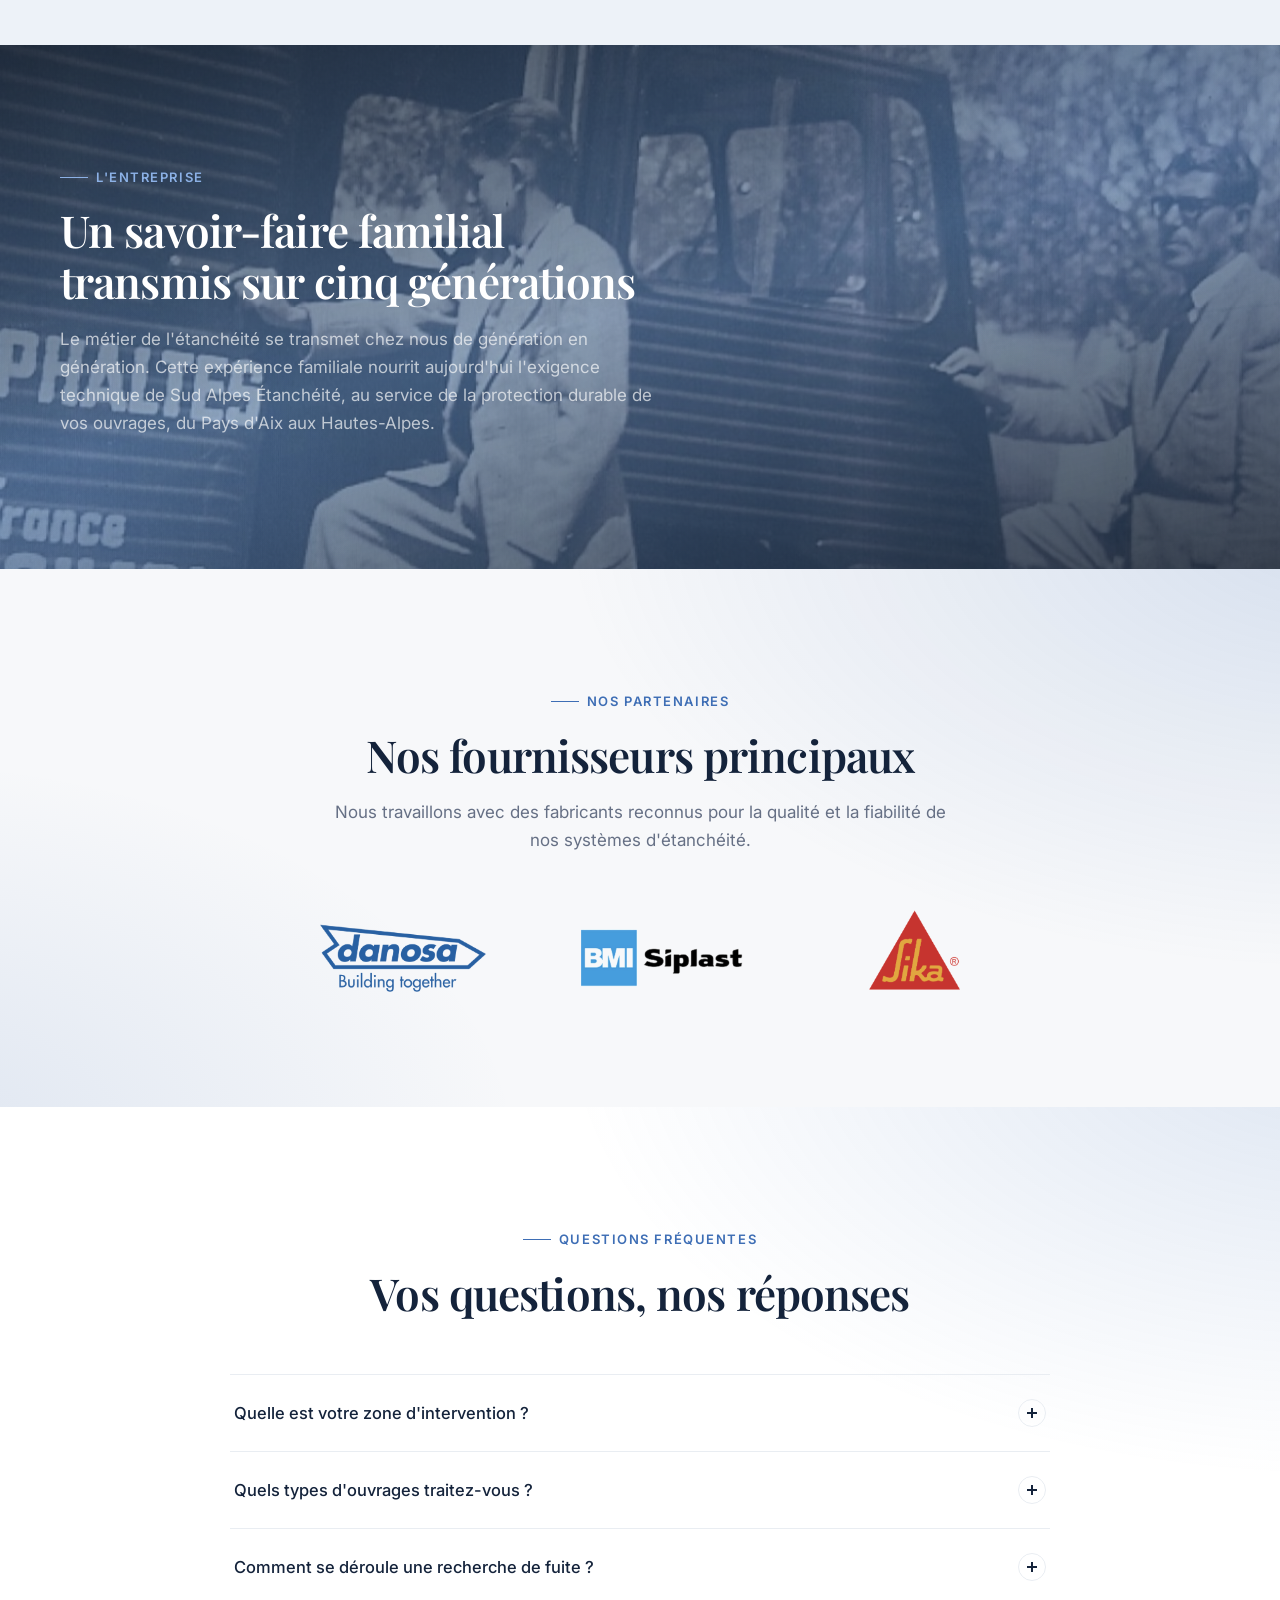
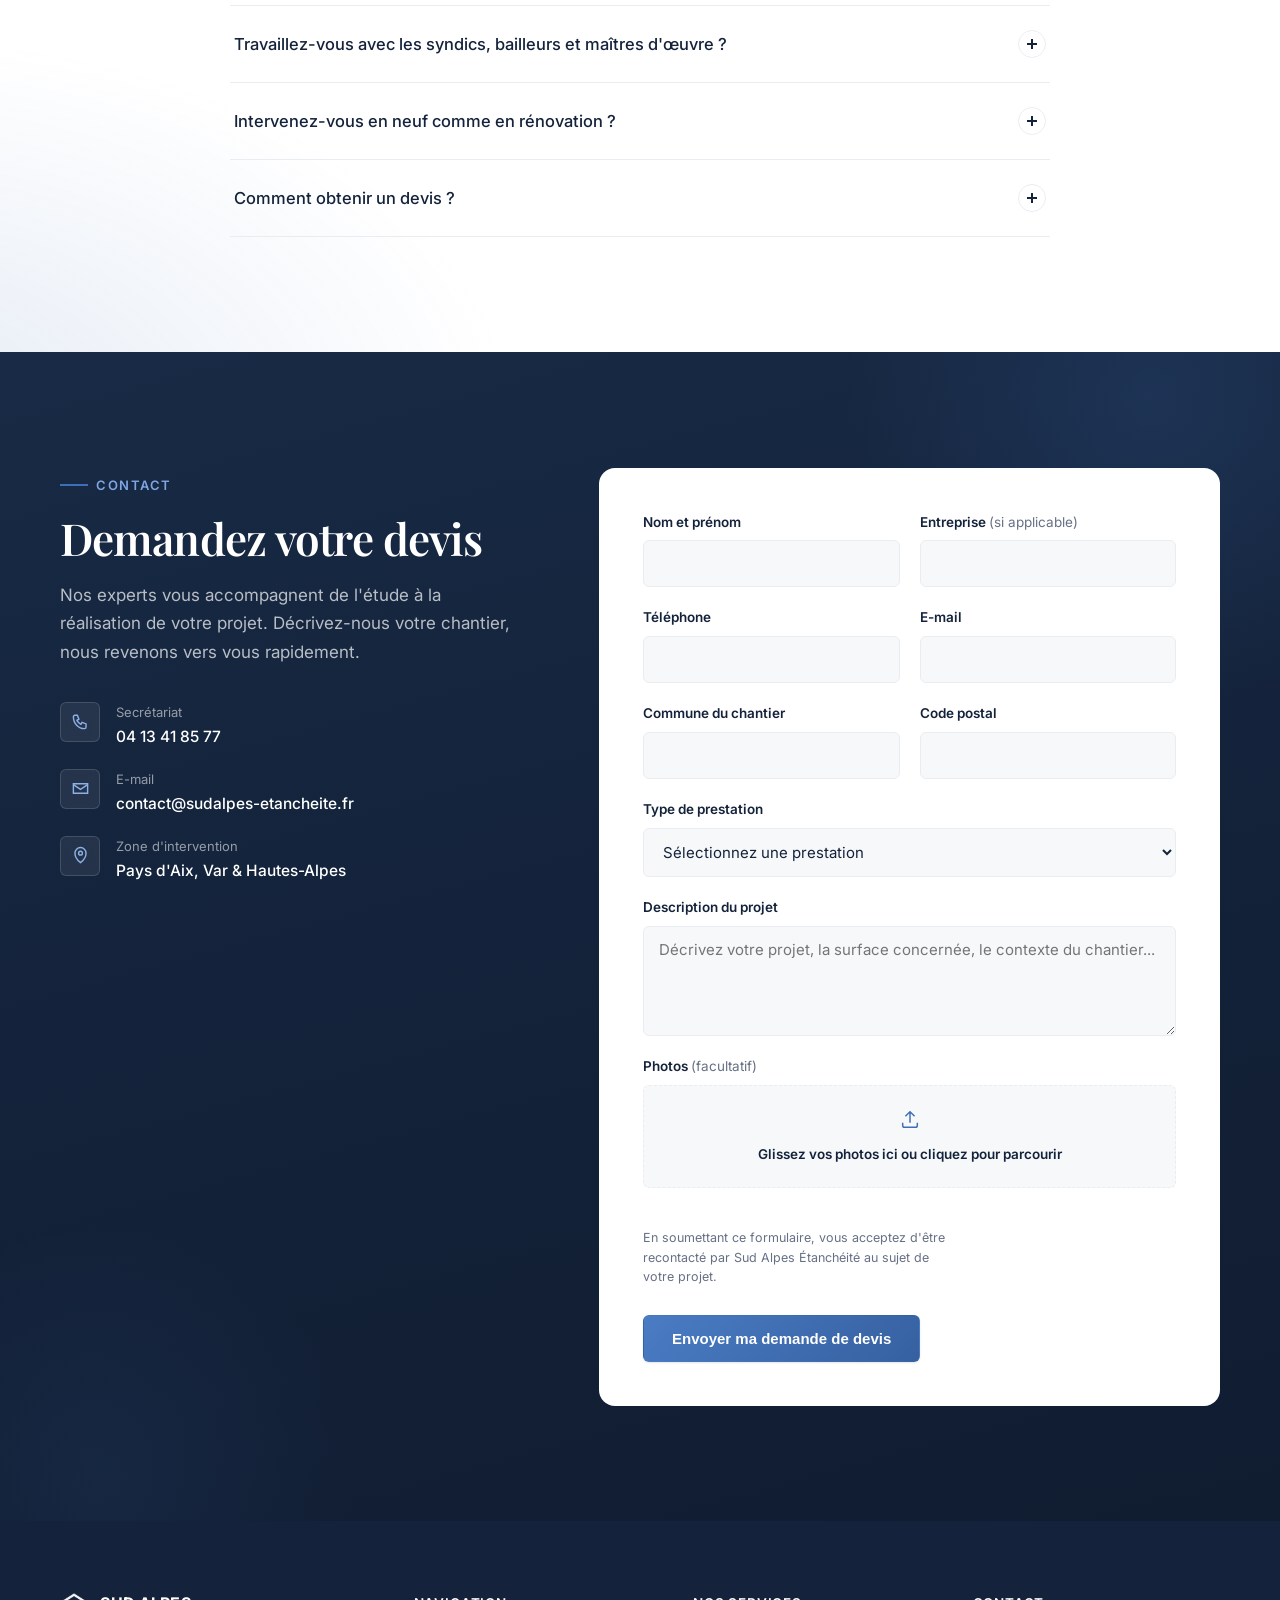
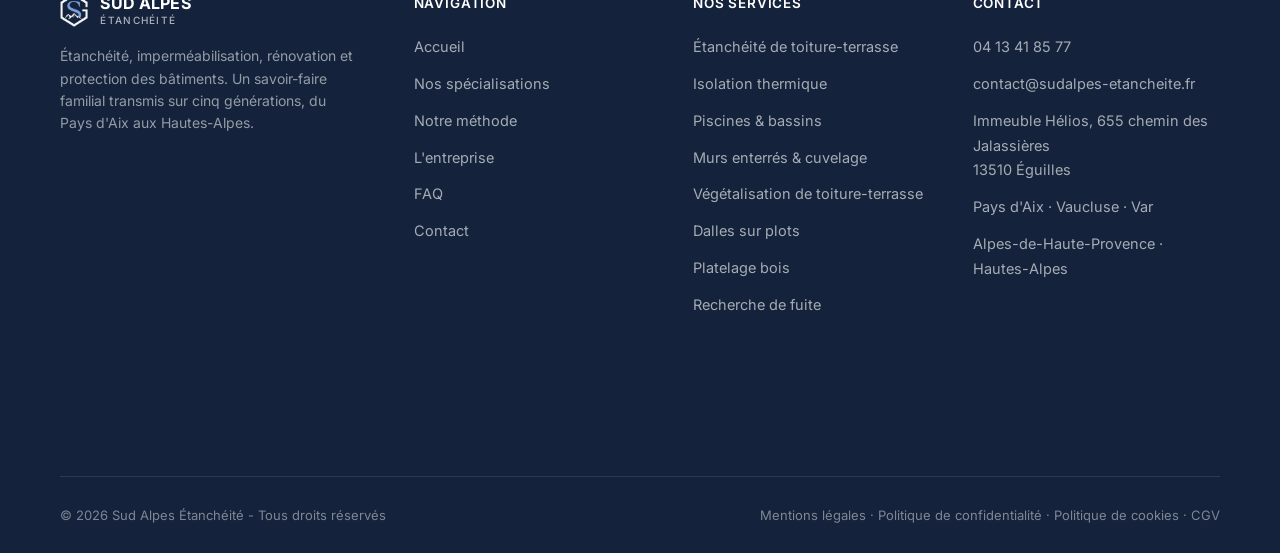
==== commit cd1ef1f5: "Remplacer "Nos réalisations" par "Nos spécialisations" partout sur le site Co-Authored-By: Claude So" ====
--- a/index.html
+++ b/index.html
@@ -66,7 +66,7 @@
     <nav class="main-nav" aria-label="Navigation principale">
       <ul>
         <li><a href="#accueil">Accueil</a></li>
-        <li><a href="#expertises">Nos réalisations</a></li>
+        <li><a href="#expertises">Nos spécialisations</a></li>
         <li><a href="#methode">Notre méthode</a></li>
         <li><a href="#entreprise">L'entreprise</a></li>
         <li><a href="#faq">FAQ</a></li>
@@ -100,7 +100,7 @@
   </div>
   <ul>
     <li><a href="#accueil">Accueil</a></li>
-    <li><a href="#expertises">Nos réalisations</a></li>
+    <li><a href="#expertises">Nos spécialisations</a></li>
     <li><a href="#methode">Notre méthode</a></li>
     <li><a href="#entreprise">L'entreprise</a></li>
     <li><a href="#faq">FAQ</a></li>
@@ -125,7 +125,7 @@
 
         <div class="hero-actions">
           <a href="tel:+33413418577" class="btn btn-outline">Nous appeler</a>
-          <a href="#expertises" class="btn btn-outline">Découvrir nos réalisations</a>
+          <a href="#expertises" class="btn btn-outline">Découvrir nos spécialisations</a>
         </div>
       </div>
 
@@ -223,8 +223,8 @@
 <section class="section" id="expertises">
   <div class="container">
     <div class="section-head reveal">
-      <div class="eyebrow">Nos réalisations</div>
-      <h2 class="section-title">Toutes nos réalisations d'étanchéité pour le bâtiment et le génie civil</h2>
+      <div class="eyebrow">Nos spécialisations</div>
+      <h2 class="section-title">Toutes nos spécialisations d'étanchéité pour le bâtiment et le génie civil</h2>
       <p class="section-lede">De la toiture-terrasse aux ouvrages enterrés, nous intervenons sur tout type d'étanchéité et d'imperméabilisation.</p>
     </div>
 
@@ -620,7 +620,7 @@
         <h4>Navigation</h4>
         <ul>
           <li><a href="#accueil">Accueil</a></li>
-          <li><a href="#expertises">Nos réalisations</a></li>
+          <li><a href="#expertises">Nos spécialisations</a></li>
           <li><a href="#methode">Notre méthode</a></li>
           <li><a href="#entreprise">L'entreprise</a></li>
           <li><a href="#faq">FAQ</a></li>
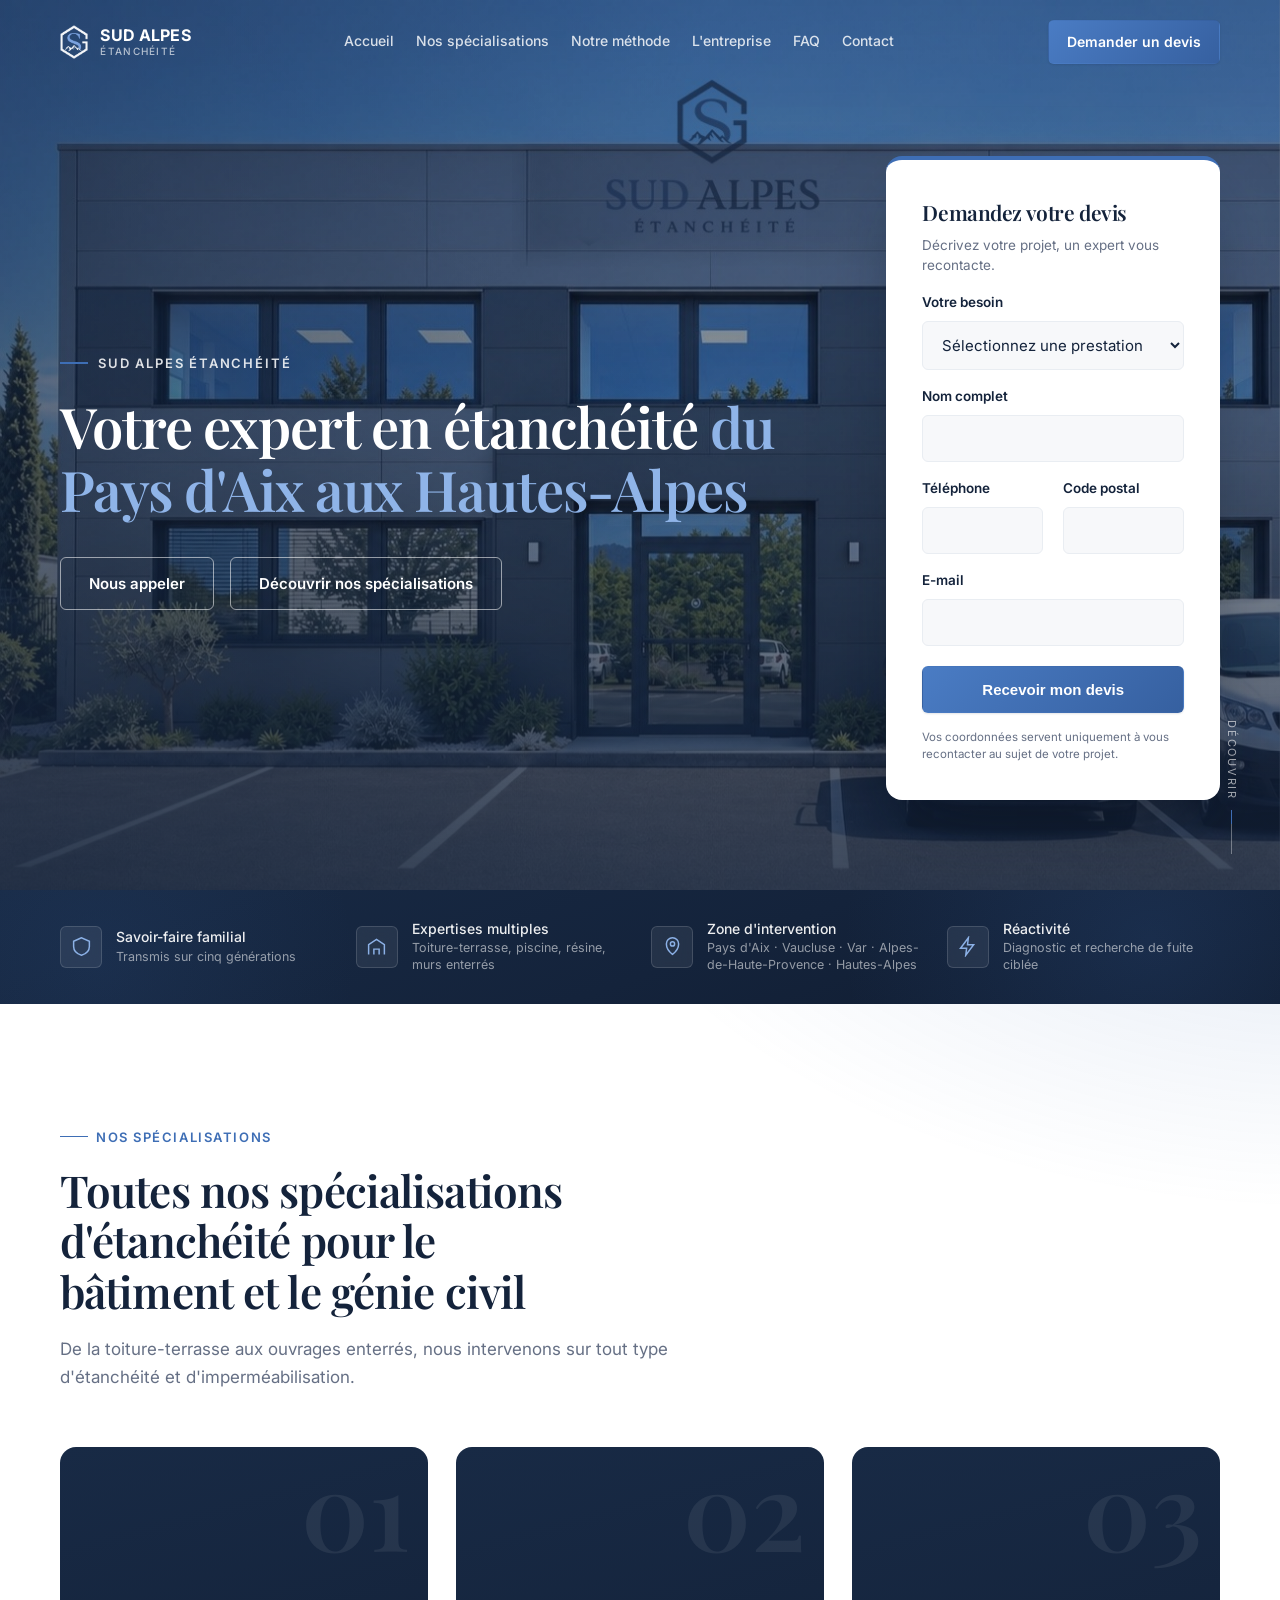
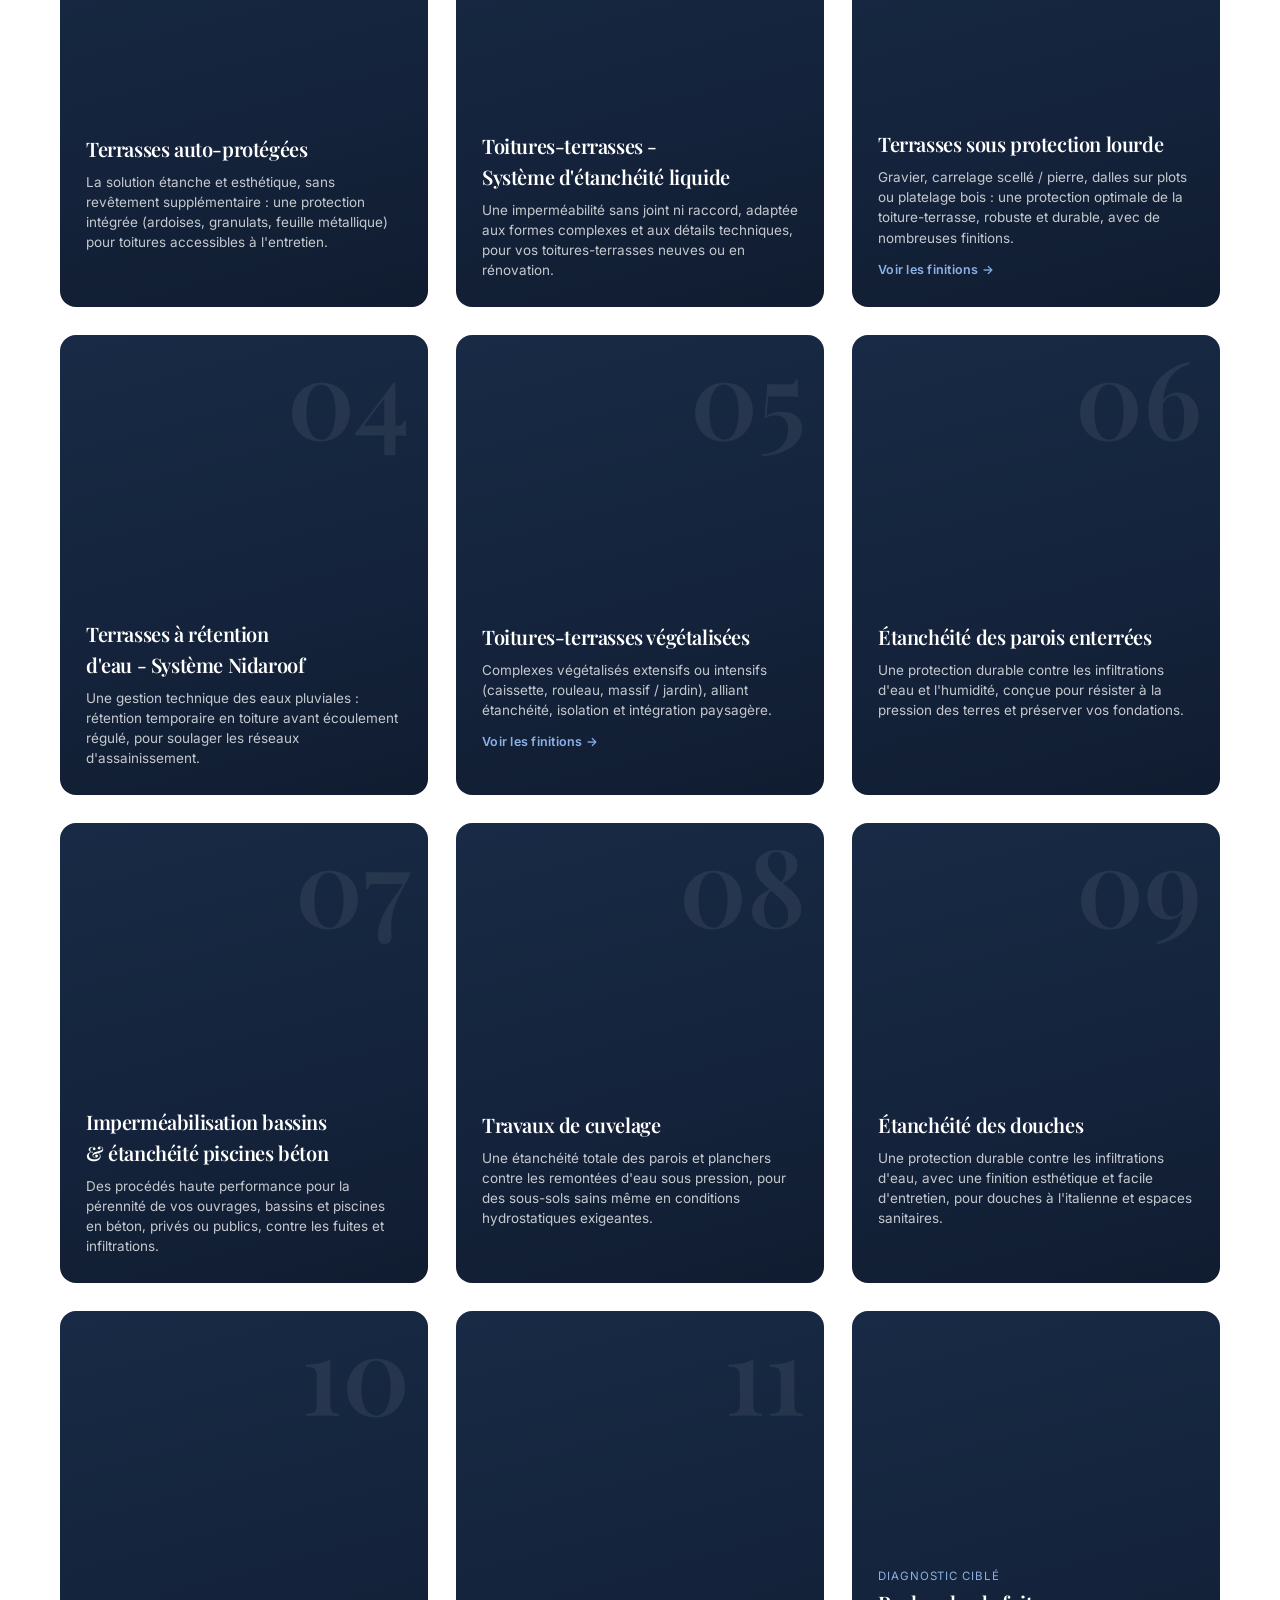
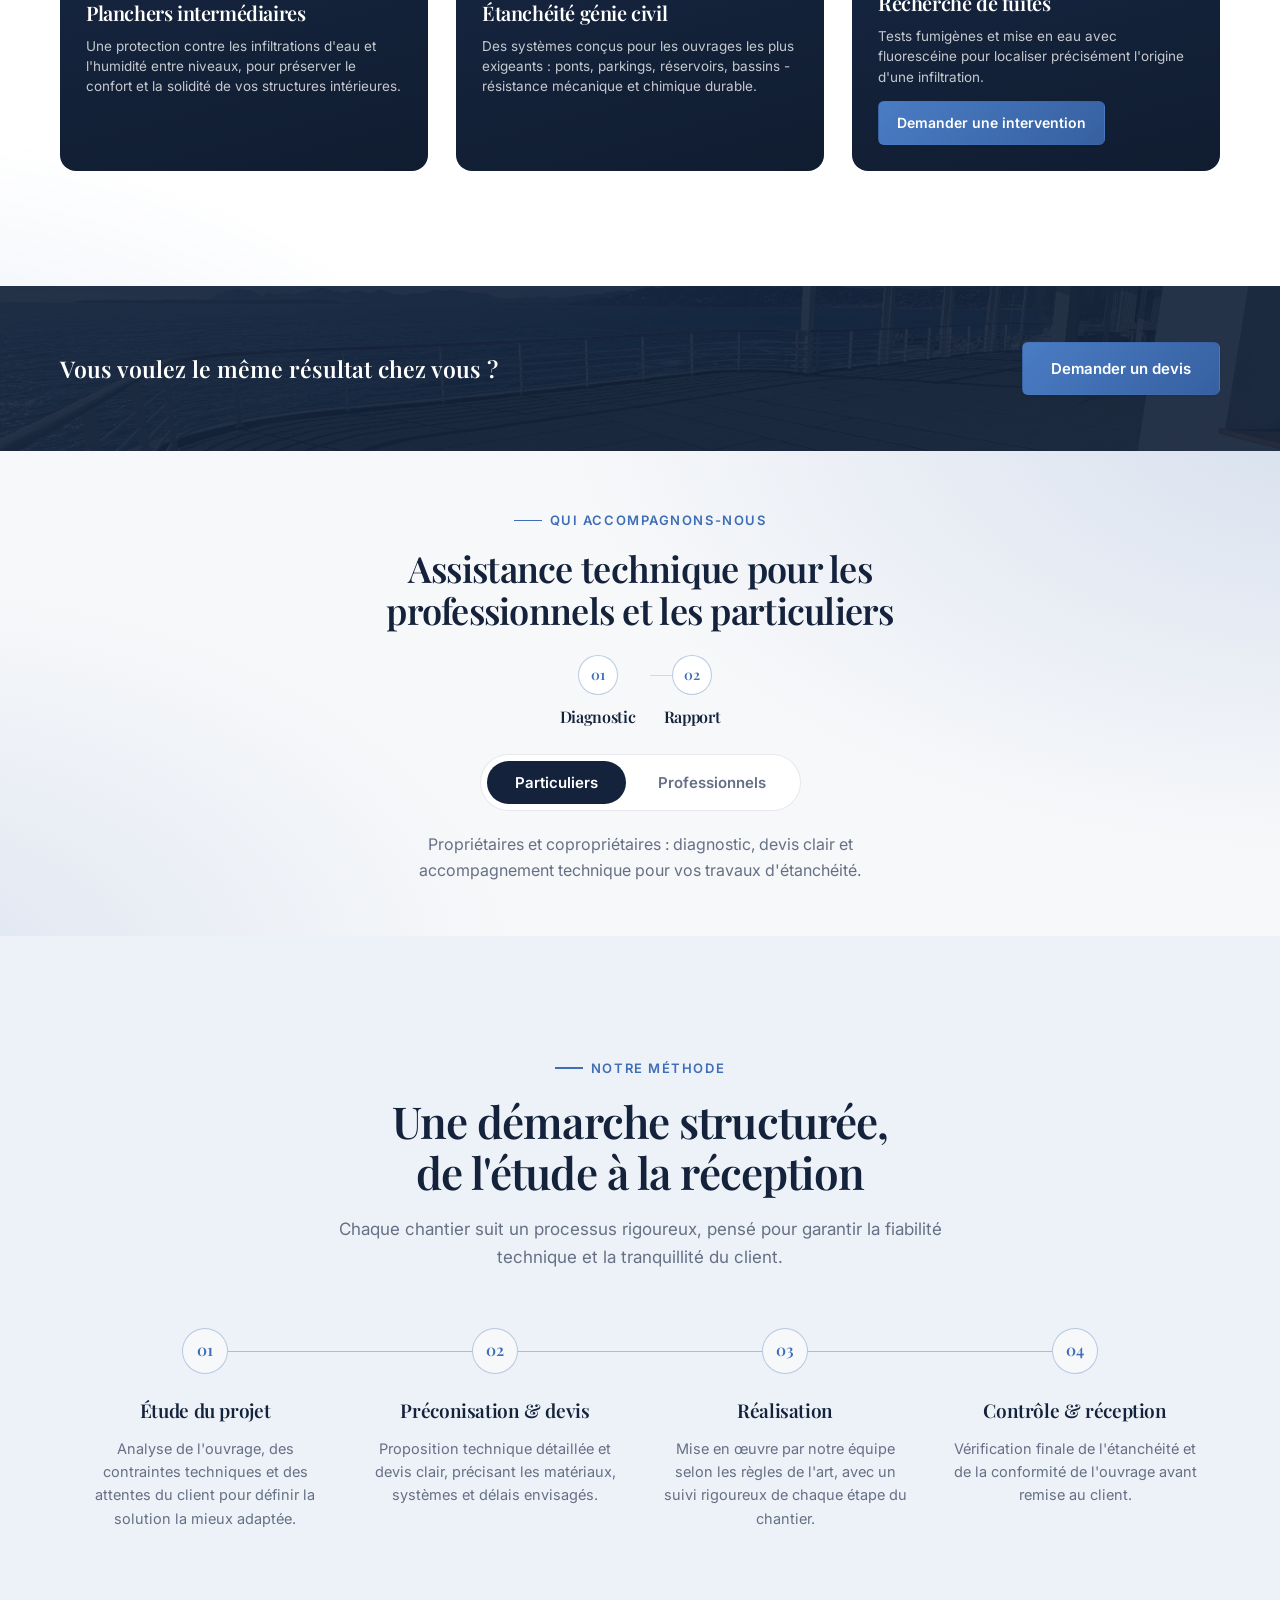
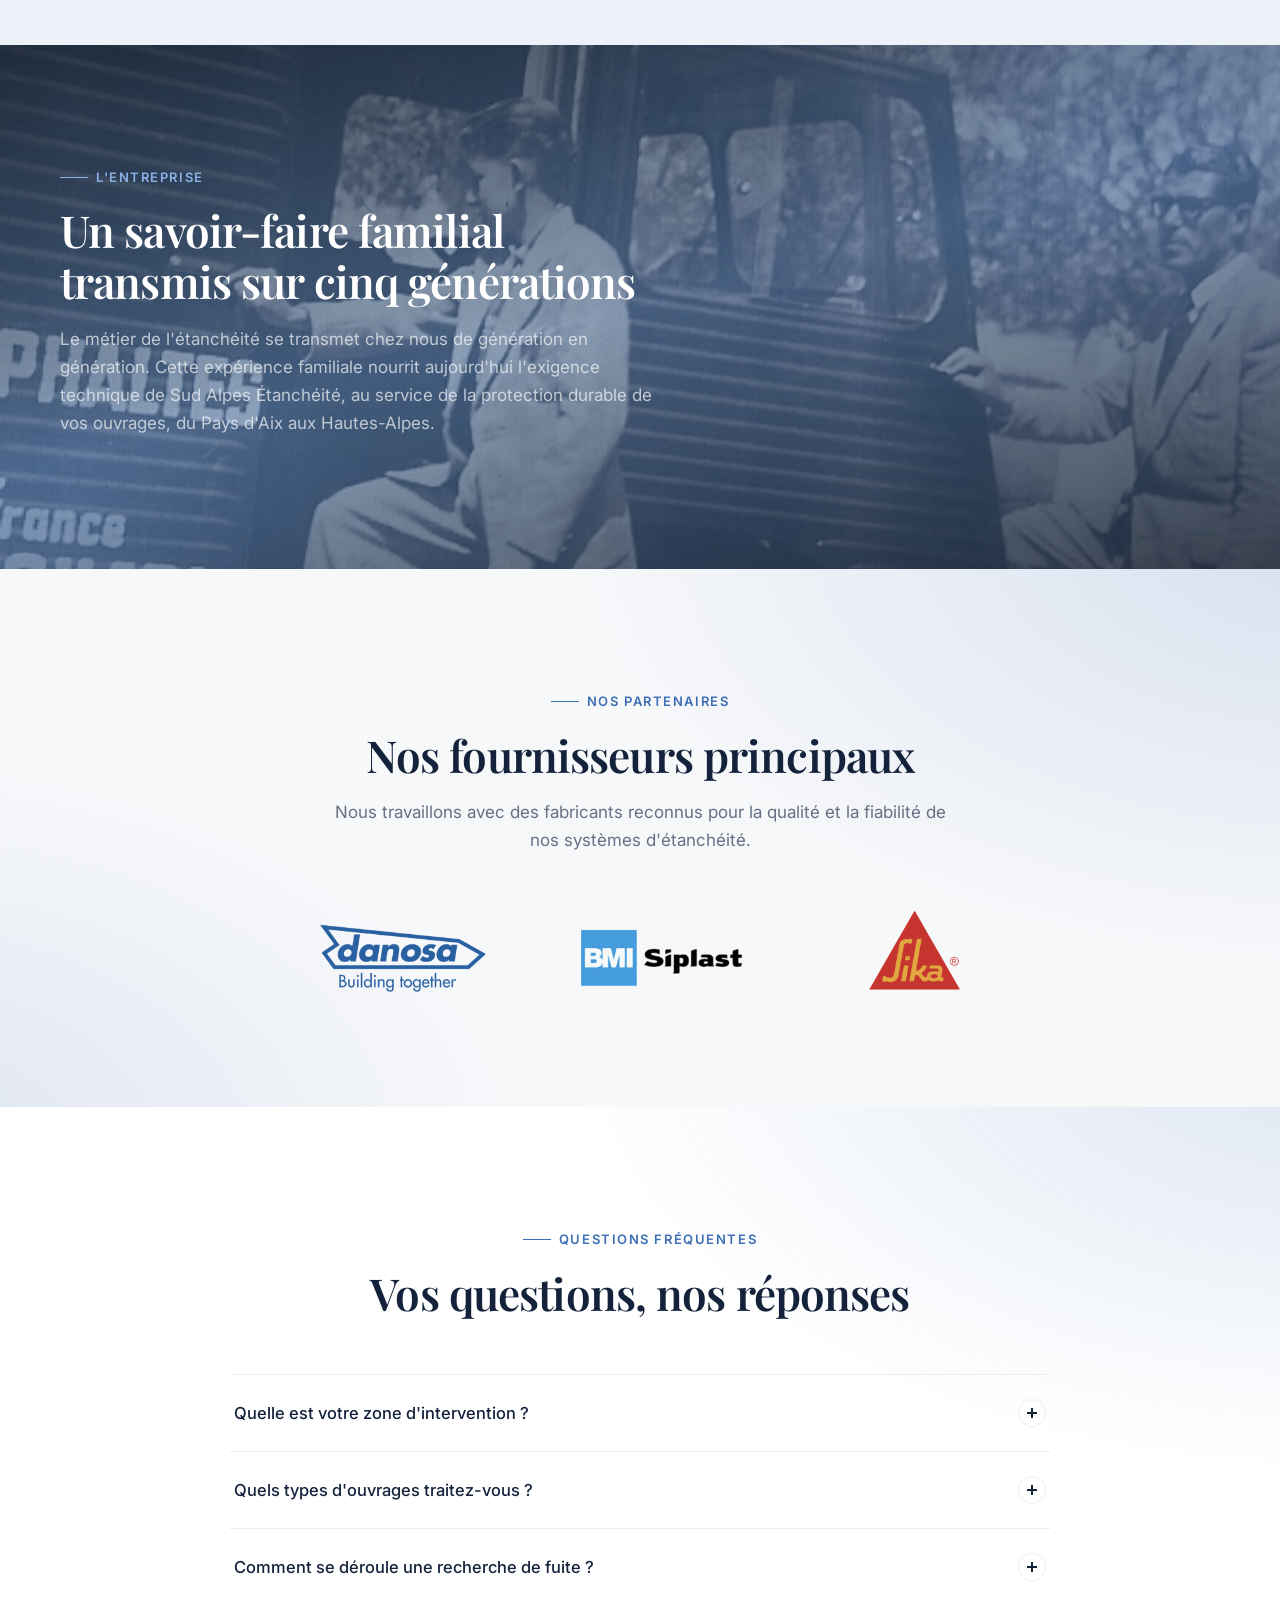
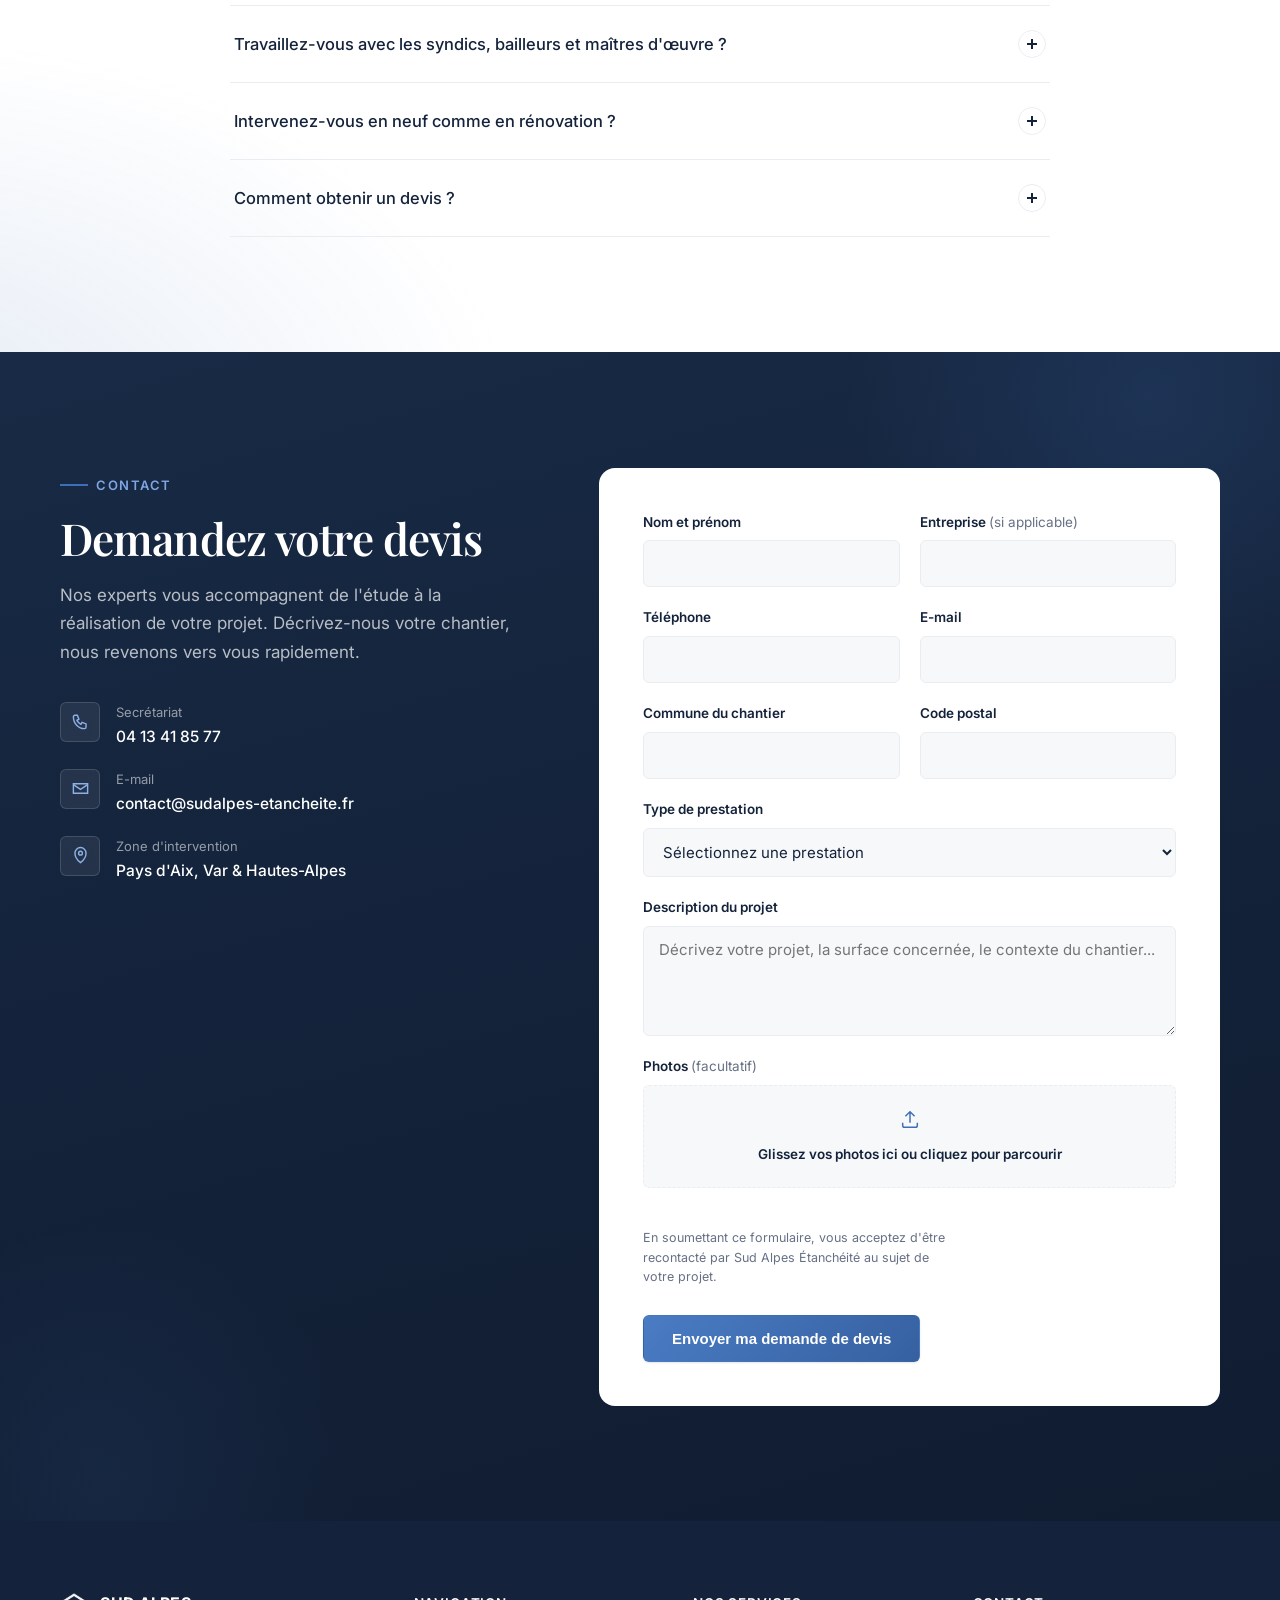
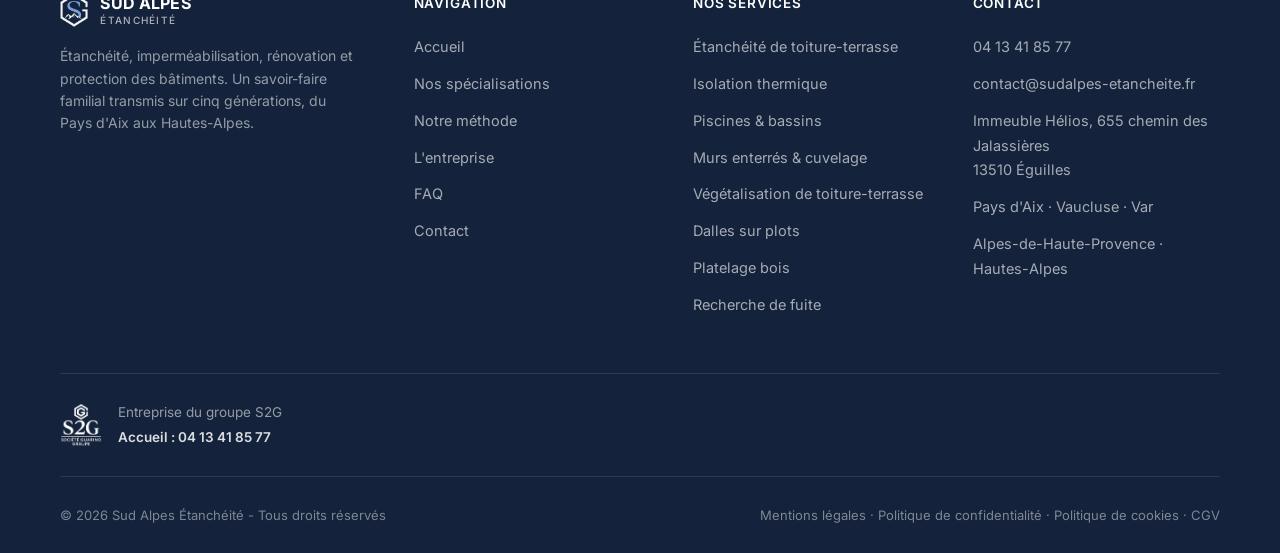
==== commit 24b7d529: "Retirer les photos des cartes "Nos spécialisations" (design sans photo) Fond navy avec grand numéro " ====
--- a/index.html
+++ b/index.html
@@ -230,7 +230,6 @@
 
     <div class="expertise-grid">
       <article class="expertise-card reveal">
-        <img src="assets/img/photos/toiture-terrasse-skylight.jpg" alt="Terrasse auto-protégée, chantier Sud Alpes Étanchéité" loading="lazy">
         <span class="num">01</span>
         <div class="expertise-card-body">
           <h3>Terrasses auto-protégées</h3>
@@ -239,7 +238,6 @@
       </article>
 
       <article class="expertise-card reveal">
-        <img src="assets/img/photos/resine-toiture.jpg" alt="Toiture-terrasse en système d'étanchéité liquide, résine appliquée" loading="lazy">
         <span class="num">02</span>
         <div class="expertise-card-body">
           <h3>Toitures-terrasses - Système d'étanchéité liquide</h3>
@@ -255,7 +253,6 @@
           {"src":"assets/img/photos/terrasse-bois.jpg","label":"Platelage bois"},
           {"src":"assets/img/photos/dalles-sur-plots.jpg","label":"Dalles sur plots"}
         ]'>
-        <img src="assets/img/photos/dalles-sur-plots.jpg" alt="Terrasse sous protection lourde, finition dalles sur plots" loading="lazy">
         <span class="num">03</span>
         <div class="expertise-card-body">
           <h3>Terrasses sous protection lourde</h3>
@@ -265,7 +262,6 @@
       </article>
 
       <article class="expertise-card reveal">
-        <img src="assets/img/photos/terrasse-nidaroof.jpg" alt="Terrasse à rétention d'eau, système Nidaroof" loading="lazy">
         <span class="num">04</span>
         <div class="expertise-card-body">
           <h3>Terrasses à rétention d'eau - Système Nidaroof</h3>
@@ -280,7 +276,6 @@
           {"src":"assets/img/photos/toiture-vegetalisee-2.jpg","label":"Caissette"},
           {"src":"assets/img/photos/toiture-vegetalisee.jpg","label":"Massif / jardin"}
         ]'>
-        <img src="assets/img/photos/toiture-vegetalisee-3.jpg" alt="Toiture-terrasse végétalisée avec vue sur la baie" loading="lazy">
         <span class="num">05</span>
         <div class="expertise-card-body">
           <h3>Toitures-terrasses végétalisées</h3>
@@ -290,7 +285,6 @@
       </article>
 
       <article class="expertise-card reveal">
-        <img src="assets/img/photos/paroi-enterree-2.jpg" alt="Étanchéité d'une paroi enterrée par membrane bitumineuse avant remblaiement" loading="lazy">
         <span class="num">06</span>
         <div class="expertise-card-body">
           <h3>Étanchéité des parois enterrées</h3>
@@ -299,7 +293,6 @@
       </article>
 
       <article class="expertise-card reveal">
-        <img src="assets/img/photos/piscine-beton.jpg" alt="Étanchéité d'une piscine en béton" loading="lazy">
         <span class="num">07</span>
         <div class="expertise-card-body">
           <h3>Imperméabilisation bassins &amp; étanchéité piscines béton</h3>
@@ -308,7 +301,6 @@
       </article>
 
       <article class="expertise-card reveal">
-        <img src="assets/img/photos/cuvelage.jpg" alt="Travaux de cuvelage en sous-sol" loading="lazy">
         <span class="num">08</span>
         <div class="expertise-card-body">
           <h3>Travaux de cuvelage</h3>
@@ -317,7 +309,6 @@
       </article>
 
       <article class="expertise-card reveal">
-        <img src="assets/img/photos/douche-etancheite.jpg" alt="Étanchéité d'une douche à l'italienne" loading="lazy">
         <span class="num">09</span>
         <div class="expertise-card-body">
           <h3>Étanchéité des douches</h3>
@@ -326,7 +317,6 @@
       </article>
 
       <article class="expertise-card reveal">
-        <img src="assets/img/photos/plancher-intermediaire.jpg" alt="Étanchéité d'un plancher intermédiaire" loading="lazy">
         <span class="num">10</span>
         <div class="expertise-card-body">
           <h3>Planchers intermédiaires</h3>
@@ -335,7 +325,6 @@
       </article>
 
       <article class="expertise-card reveal">
-        <img src="assets/img/photos/genie-civil-membrane.jpg" alt="Pose de membrane d'étanchéité sur ouvrage de génie civil" loading="lazy">
         <span class="num">11</span>
         <div class="expertise-card-body">
           <h3>Étanchéité génie civil</h3>
@@ -344,7 +333,6 @@
       </article>
 
       <article class="expertise-card leak-card reveal">
-        <img src="assets/img/photos/recherche-fuite.jpg" alt="Technicien Sud Alpes Étanchéité réalisant une recherche de fuite par test fumigène" loading="lazy">
         <div class="expertise-card-body">
           <span class="num">Diagnostic ciblé</span>
           <h3>Recherche de fuites</h3>
--- a/assets/css/style.css
+++ b/assets/css/style.css
@@ -894,29 +894,16 @@
   position: relative;
   border-radius: var(--radius-lg);
   overflow: hidden;
-  background: var(--light-grey);
+  background: linear-gradient(165deg, #182a45 0%, #14233B 60%, #101c30 100%);
   aspect-ratio: 4/5;
   display: flex;
   align-items: flex-end;
-  transition: transform var(--transition);
-}
-
-.expertise-card img {
-  position: absolute;
-  inset: 0;
-  width: 100%;
-  height: 100%;
-  object-fit: cover;
-  transition: transform 600ms ease;
-}
-
-.expertise-card:hover img { transform: scale(1.05); }
-
-.expertise-card::after {
-  content: "";
-  position: absolute;
-  inset: 0;
-  background: linear-gradient(180deg, rgba(20,35,59,0) 30%, rgba(20,35,59,0.86) 100%);
+  transition: transform var(--transition), box-shadow var(--transition);
+}
+
+.expertise-card:hover {
+  transform: translateY(-4px);
+  box-shadow: 0 16px 40px rgba(20,35,59,0.22);
 }
 
 .expertise-card-body {
@@ -929,13 +916,16 @@
 
 .expertise-card > .num {
   position: absolute;
-  top: 26px;
-  left: 26px;
-  z-index: 2;
-  font-size: 12.5px;
-  font-weight: 600;
-  letter-spacing: 0.1em;
-  color: rgba(255,255,255,0.7);
+  top: 6px;
+  right: 18px;
+  z-index: 0;
+  font-family: var(--font-display);
+  font-size: 108px;
+  font-weight: 600;
+  line-height: 1;
+  color: rgba(255,255,255,0.07);
+  pointer-events: none;
+  user-select: none;
 }
 
 .expertise-card-body h3 {
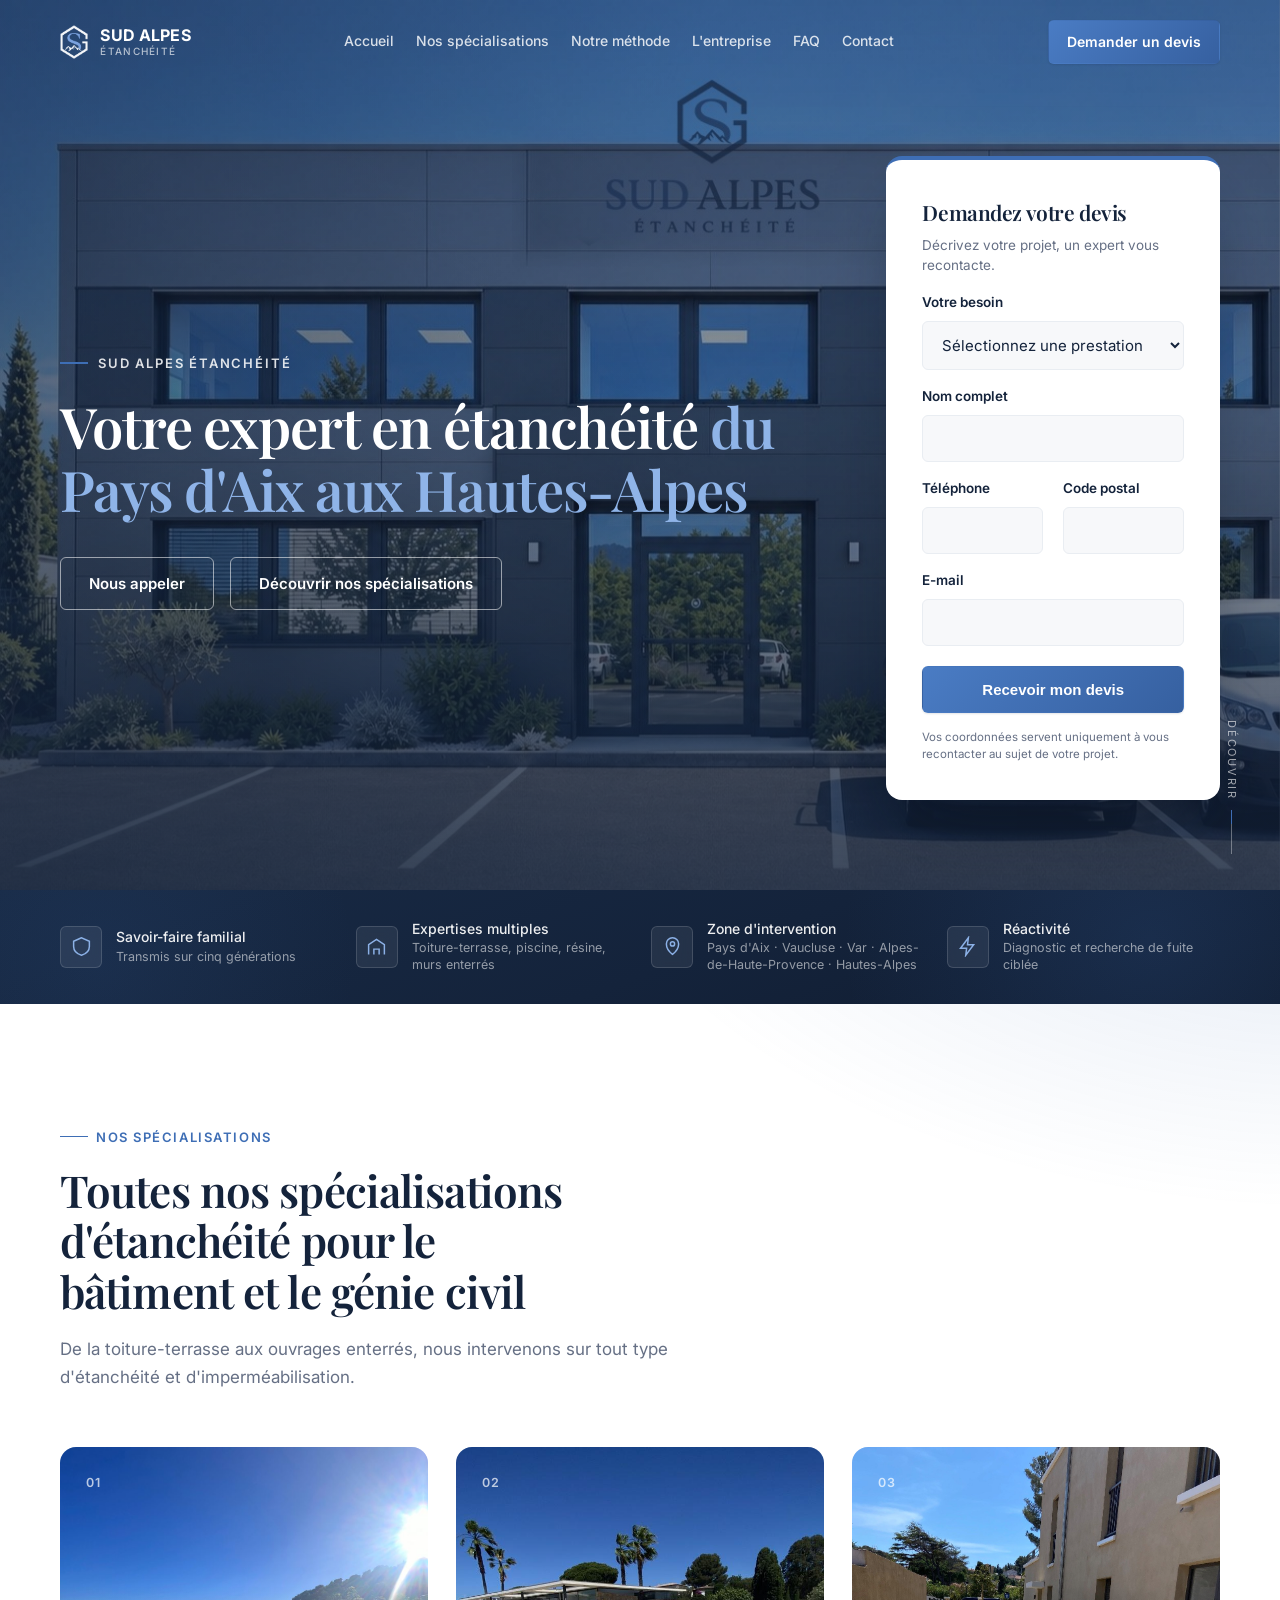
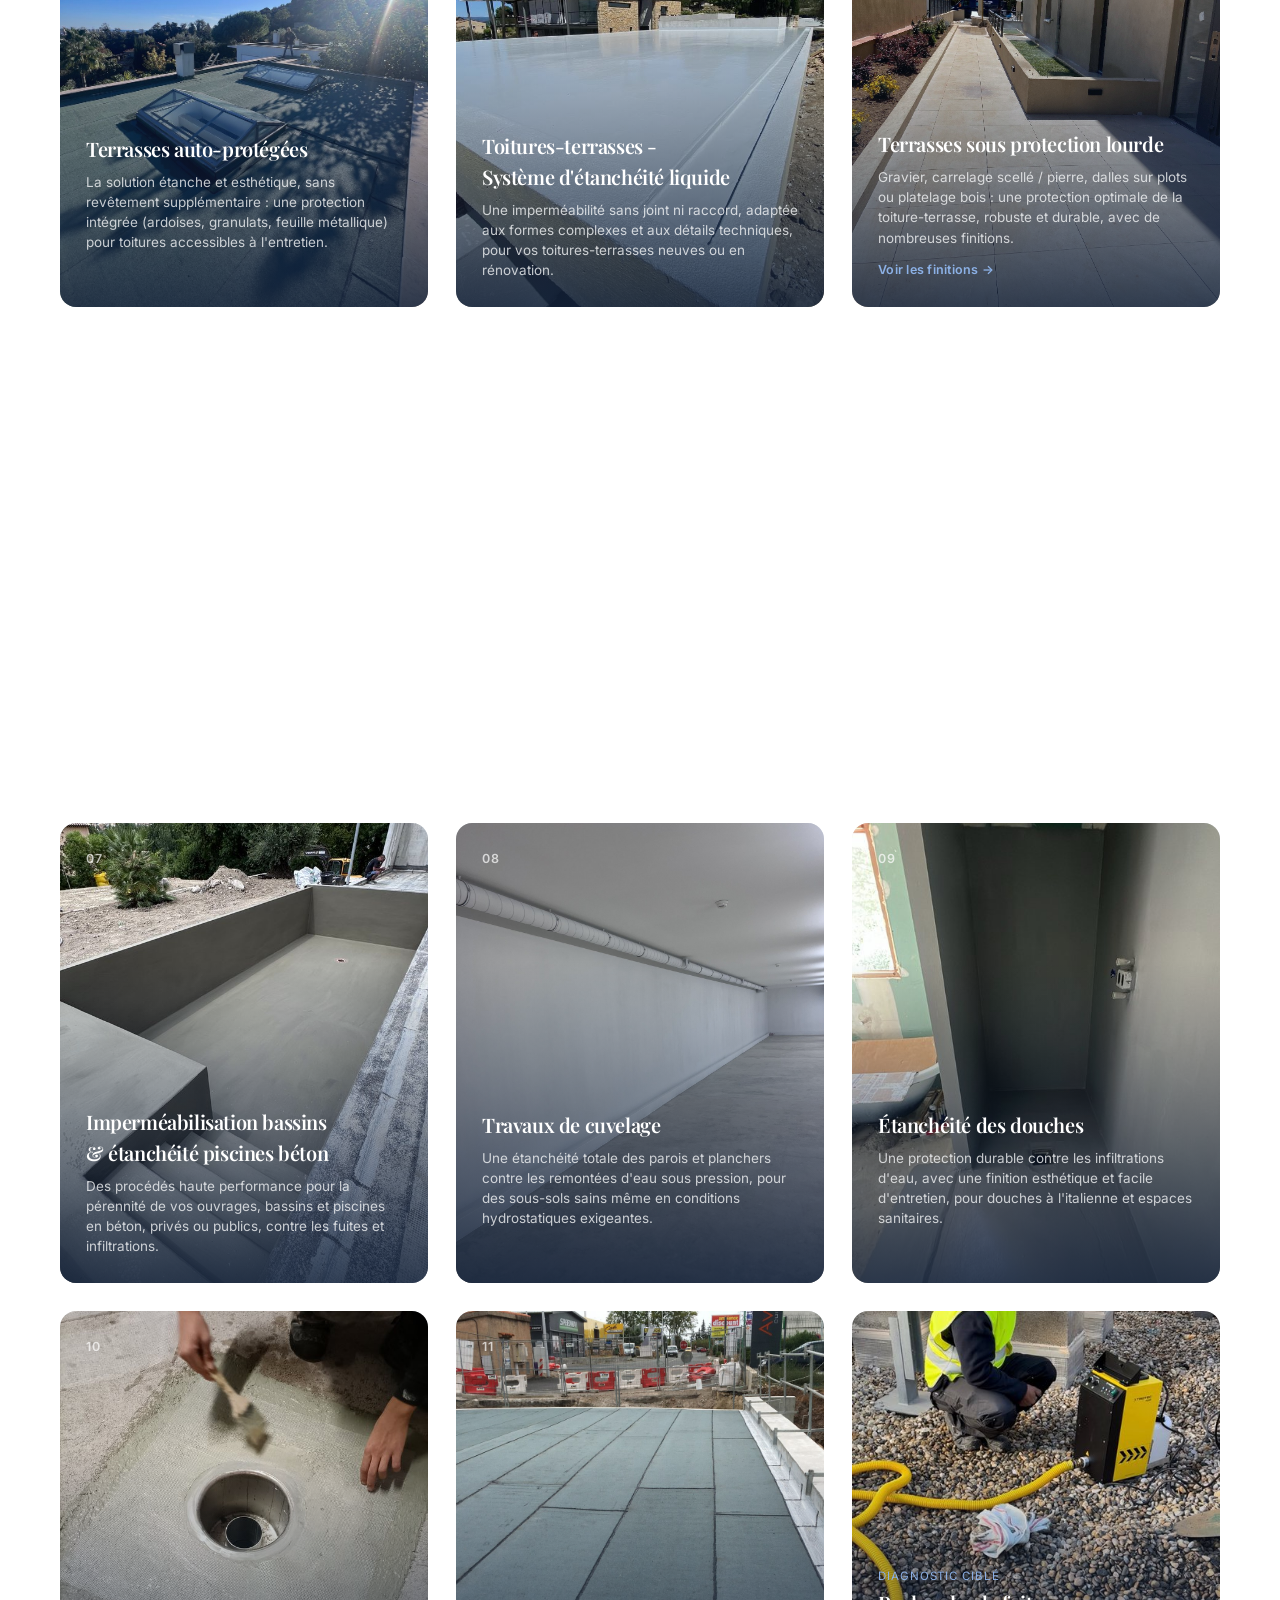
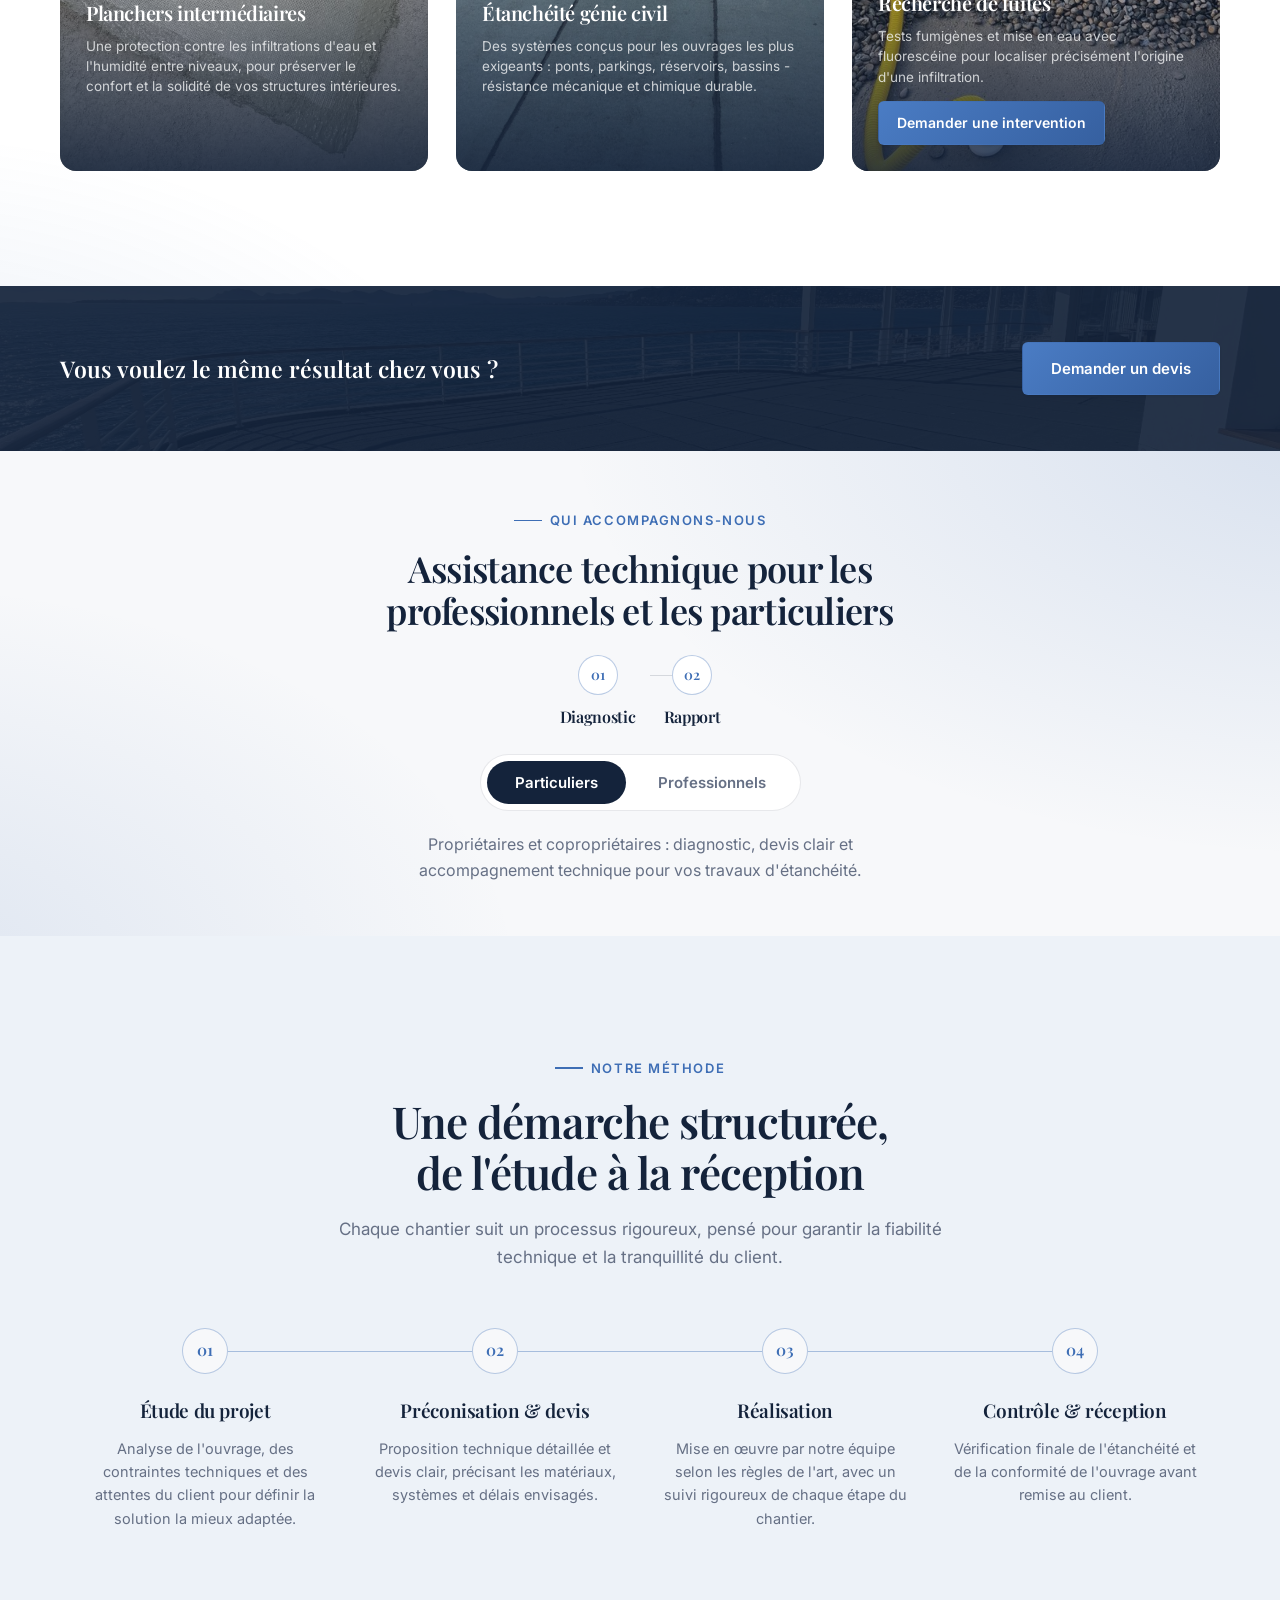
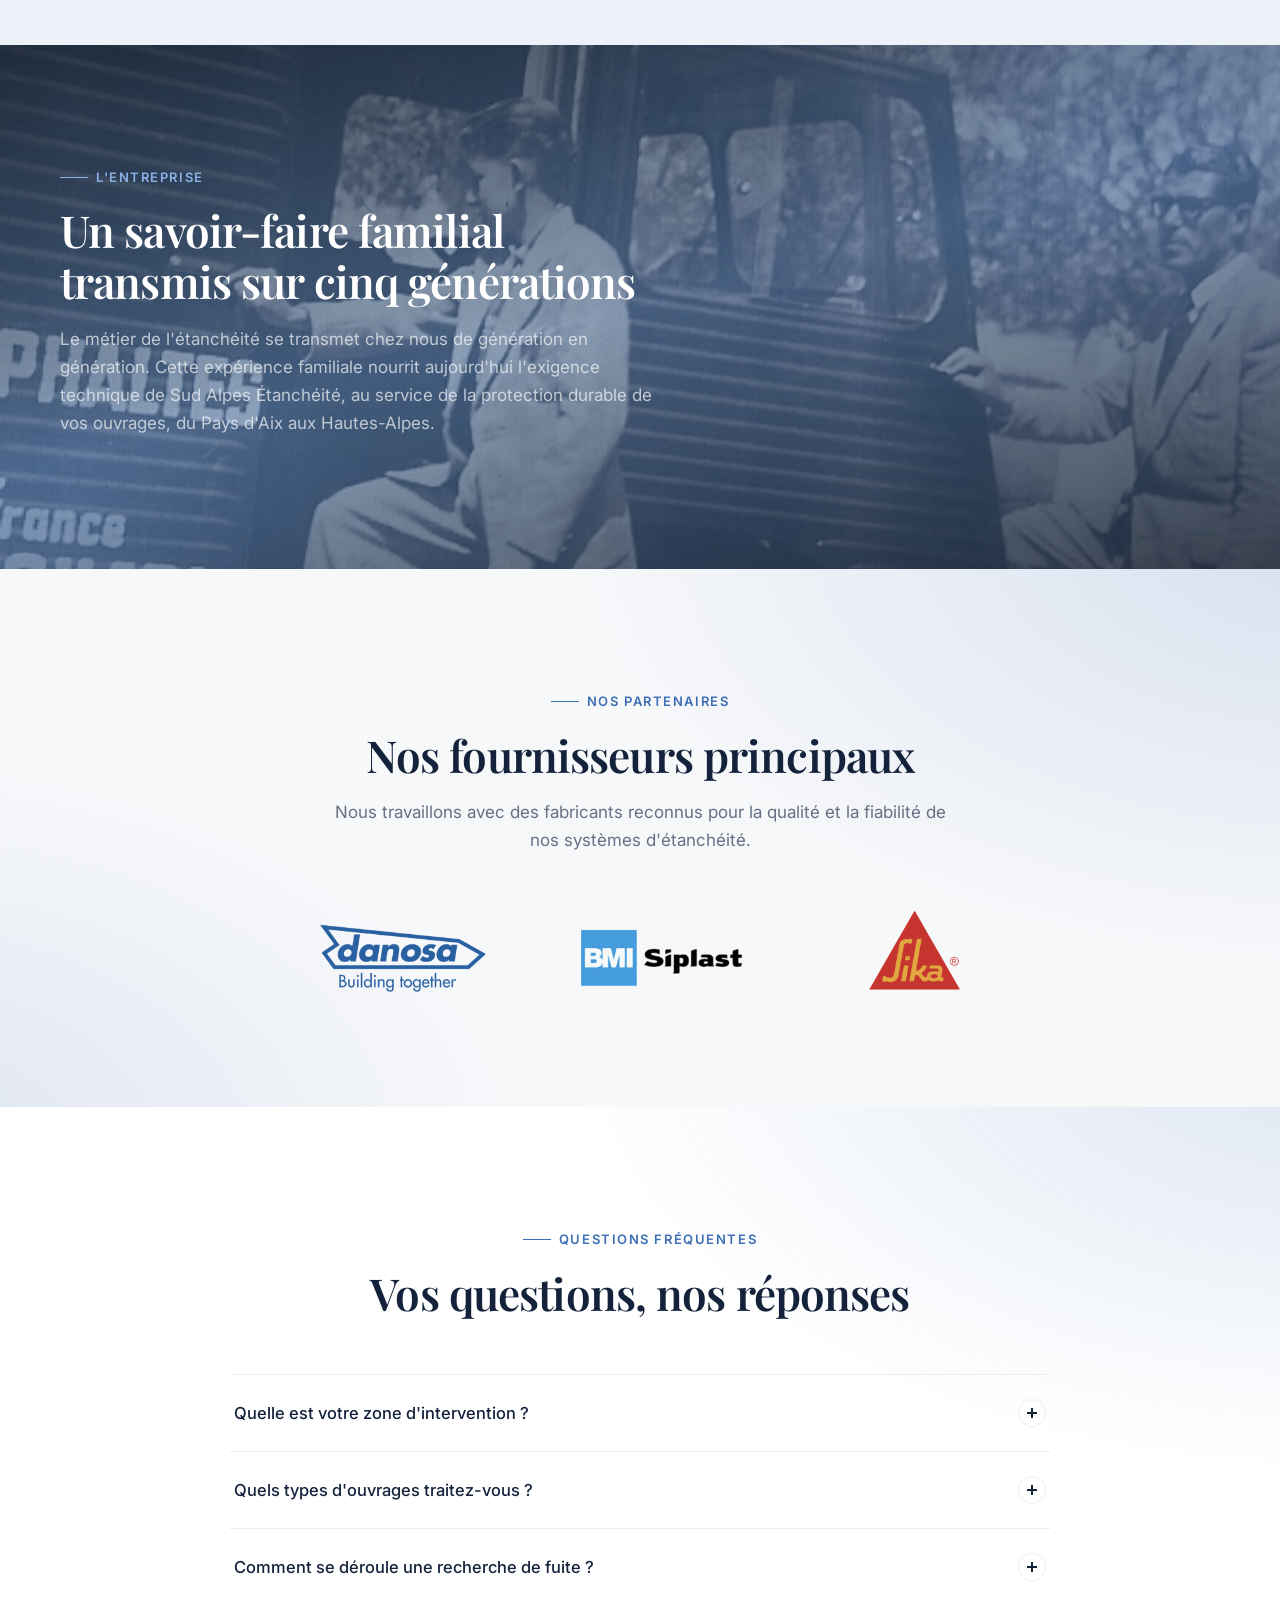
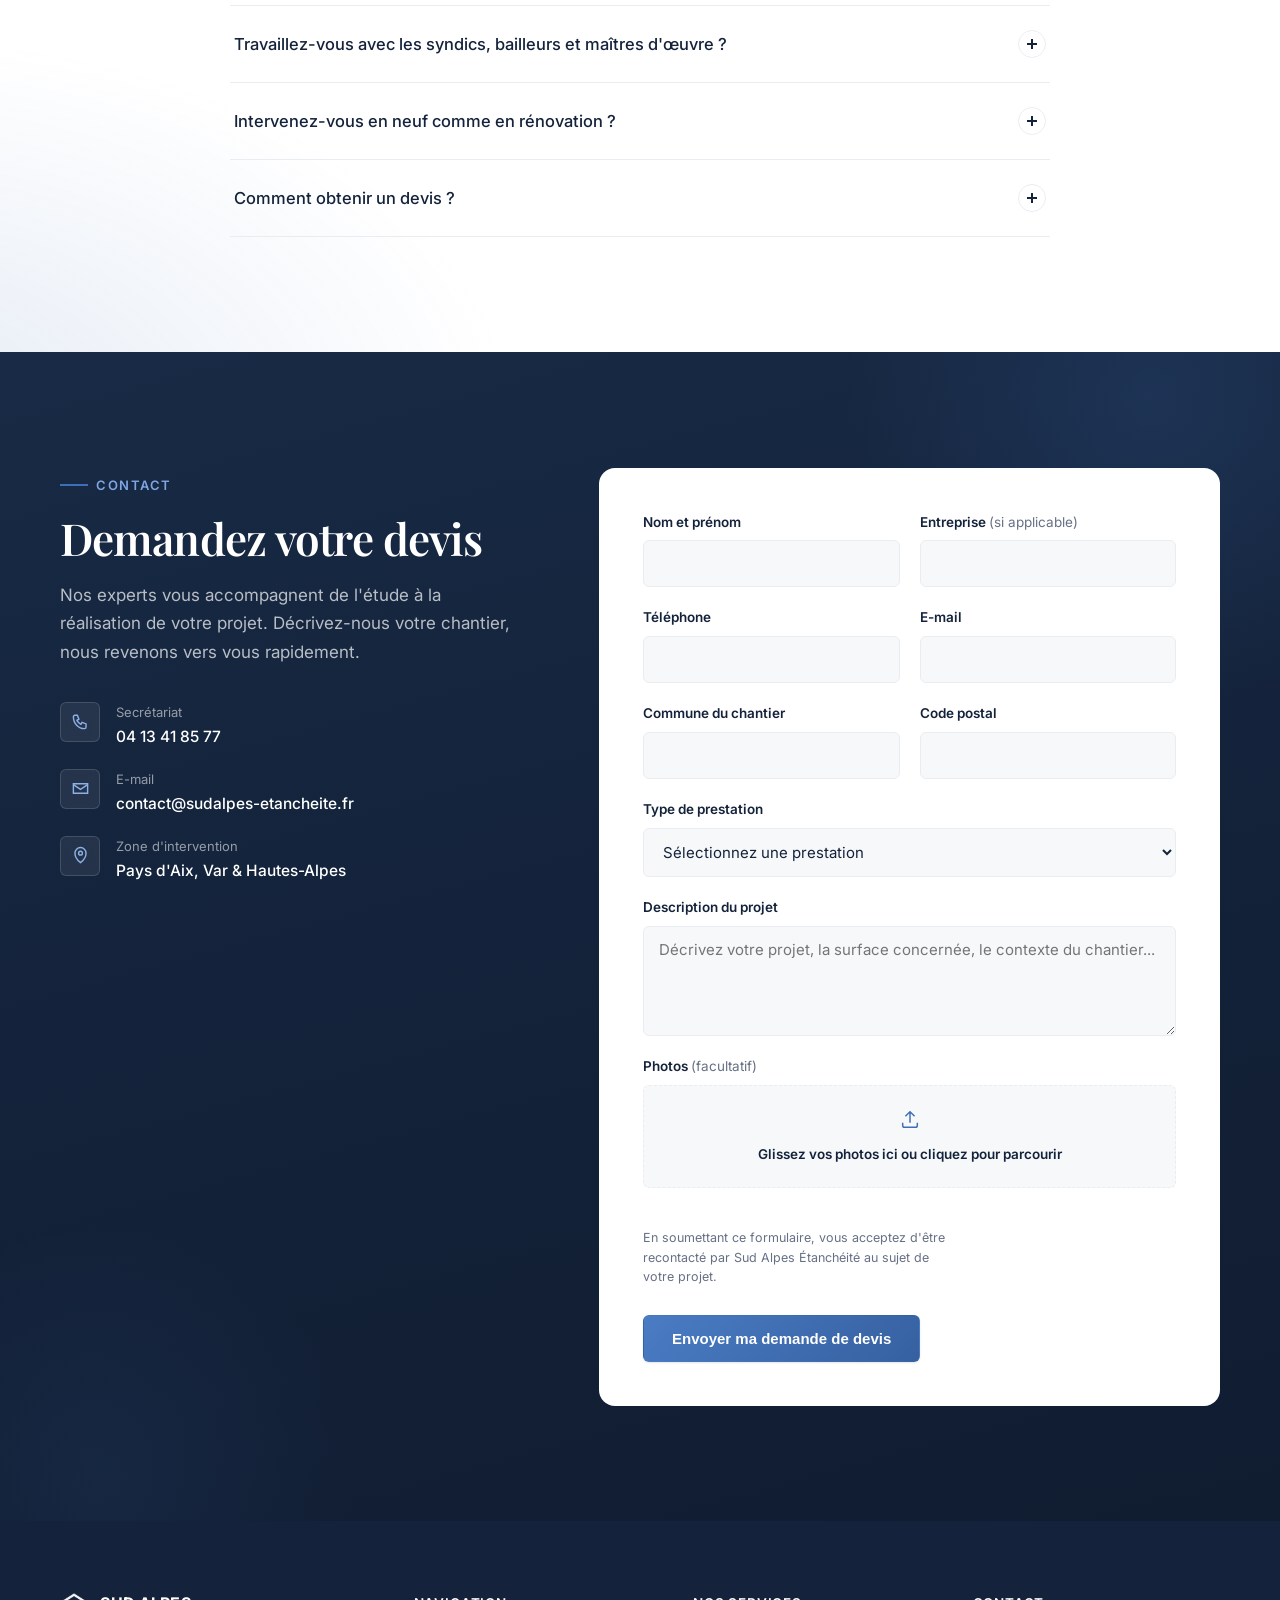
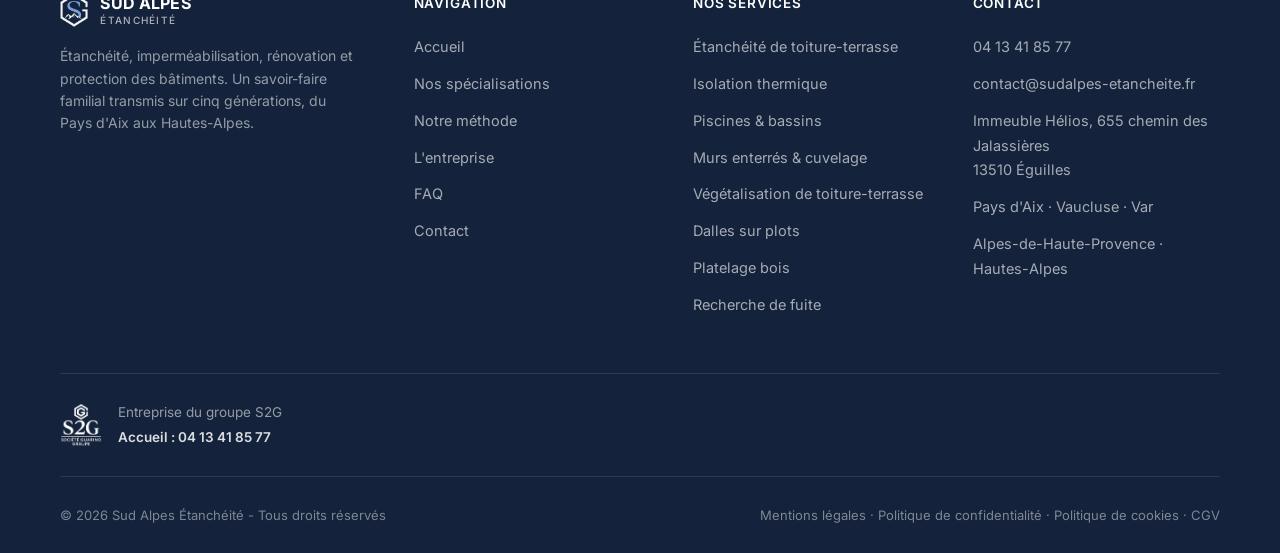
==== commit ca495ccc: "Revert "Retirer les photos des cartes "Nos spécialisations" (design sans photo)" This reverts commit" ====
--- a/index.html
+++ b/index.html
@@ -230,6 +230,7 @@
 
     <div class="expertise-grid">
       <article class="expertise-card reveal">
+        <img src="assets/img/photos/toiture-terrasse-skylight.jpg" alt="Terrasse auto-protégée, chantier Sud Alpes Étanchéité" loading="lazy">
         <span class="num">01</span>
         <div class="expertise-card-body">
           <h3>Terrasses auto-protégées</h3>
@@ -238,6 +239,7 @@
       </article>
 
       <article class="expertise-card reveal">
+        <img src="assets/img/photos/resine-toiture.jpg" alt="Toiture-terrasse en système d'étanchéité liquide, résine appliquée" loading="lazy">
         <span class="num">02</span>
         <div class="expertise-card-body">
           <h3>Toitures-terrasses - Système d'étanchéité liquide</h3>
@@ -253,6 +255,7 @@
           {"src":"assets/img/photos/terrasse-bois.jpg","label":"Platelage bois"},
           {"src":"assets/img/photos/dalles-sur-plots.jpg","label":"Dalles sur plots"}
         ]'>
+        <img src="assets/img/photos/dalles-sur-plots.jpg" alt="Terrasse sous protection lourde, finition dalles sur plots" loading="lazy">
         <span class="num">03</span>
         <div class="expertise-card-body">
           <h3>Terrasses sous protection lourde</h3>
@@ -262,6 +265,7 @@
       </article>
 
       <article class="expertise-card reveal">
+        <img src="assets/img/photos/terrasse-nidaroof.jpg" alt="Terrasse à rétention d'eau, système Nidaroof" loading="lazy">
         <span class="num">04</span>
         <div class="expertise-card-body">
           <h3>Terrasses à rétention d'eau - Système Nidaroof</h3>
@@ -276,6 +280,7 @@
           {"src":"assets/img/photos/toiture-vegetalisee-2.jpg","label":"Caissette"},
           {"src":"assets/img/photos/toiture-vegetalisee.jpg","label":"Massif / jardin"}
         ]'>
+        <img src="assets/img/photos/toiture-vegetalisee-3.jpg" alt="Toiture-terrasse végétalisée avec vue sur la baie" loading="lazy">
         <span class="num">05</span>
         <div class="expertise-card-body">
           <h3>Toitures-terrasses végétalisées</h3>
@@ -285,6 +290,7 @@
       </article>
 
       <article class="expertise-card reveal">
+        <img src="assets/img/photos/paroi-enterree-2.jpg" alt="Étanchéité d'une paroi enterrée par membrane bitumineuse avant remblaiement" loading="lazy">
         <span class="num">06</span>
         <div class="expertise-card-body">
           <h3>Étanchéité des parois enterrées</h3>
@@ -293,6 +299,7 @@
       </article>
 
       <article class="expertise-card reveal">
+        <img src="assets/img/photos/piscine-beton.jpg" alt="Étanchéité d'une piscine en béton" loading="lazy">
         <span class="num">07</span>
         <div class="expertise-card-body">
           <h3>Imperméabilisation bassins &amp; étanchéité piscines béton</h3>
@@ -301,6 +308,7 @@
       </article>
 
       <article class="expertise-card reveal">
+        <img src="assets/img/photos/cuvelage.jpg" alt="Travaux de cuvelage en sous-sol" loading="lazy">
         <span class="num">08</span>
         <div class="expertise-card-body">
           <h3>Travaux de cuvelage</h3>
@@ -309,6 +317,7 @@
       </article>
 
       <article class="expertise-card reveal">
+        <img src="assets/img/photos/douche-etancheite.jpg" alt="Étanchéité d'une douche à l'italienne" loading="lazy">
         <span class="num">09</span>
         <div class="expertise-card-body">
           <h3>Étanchéité des douches</h3>
@@ -317,6 +326,7 @@
       </article>
 
       <article class="expertise-card reveal">
+        <img src="assets/img/photos/plancher-intermediaire.jpg" alt="Étanchéité d'un plancher intermédiaire" loading="lazy">
         <span class="num">10</span>
         <div class="expertise-card-body">
           <h3>Planchers intermédiaires</h3>
@@ -325,6 +335,7 @@
       </article>
 
       <article class="expertise-card reveal">
+        <img src="assets/img/photos/genie-civil-membrane.jpg" alt="Pose de membrane d'étanchéité sur ouvrage de génie civil" loading="lazy">
         <span class="num">11</span>
         <div class="expertise-card-body">
           <h3>Étanchéité génie civil</h3>
@@ -333,6 +344,7 @@
       </article>
 
       <article class="expertise-card leak-card reveal">
+        <img src="assets/img/photos/recherche-fuite.jpg" alt="Technicien Sud Alpes Étanchéité réalisant une recherche de fuite par test fumigène" loading="lazy">
         <div class="expertise-card-body">
           <span class="num">Diagnostic ciblé</span>
           <h3>Recherche de fuites</h3>
--- a/assets/css/style.css
+++ b/assets/css/style.css
@@ -894,16 +894,29 @@
   position: relative;
   border-radius: var(--radius-lg);
   overflow: hidden;
-  background: linear-gradient(165deg, #182a45 0%, #14233B 60%, #101c30 100%);
+  background: var(--light-grey);
   aspect-ratio: 4/5;
   display: flex;
   align-items: flex-end;
-  transition: transform var(--transition), box-shadow var(--transition);
-}
-
-.expertise-card:hover {
-  transform: translateY(-4px);
-  box-shadow: 0 16px 40px rgba(20,35,59,0.22);
+  transition: transform var(--transition);
+}
+
+.expertise-card img {
+  position: absolute;
+  inset: 0;
+  width: 100%;
+  height: 100%;
+  object-fit: cover;
+  transition: transform 600ms ease;
+}
+
+.expertise-card:hover img { transform: scale(1.05); }
+
+.expertise-card::after {
+  content: "";
+  position: absolute;
+  inset: 0;
+  background: linear-gradient(180deg, rgba(20,35,59,0) 30%, rgba(20,35,59,0.86) 100%);
 }
 
 .expertise-card-body {
@@ -916,16 +929,13 @@
 
 .expertise-card > .num {
   position: absolute;
-  top: 6px;
-  right: 18px;
-  z-index: 0;
-  font-family: var(--font-display);
-  font-size: 108px;
-  font-weight: 600;
-  line-height: 1;
-  color: rgba(255,255,255,0.07);
-  pointer-events: none;
-  user-select: none;
+  top: 26px;
+  left: 26px;
+  z-index: 2;
+  font-size: 12.5px;
+  font-weight: 600;
+  letter-spacing: 0.1em;
+  color: rgba(255,255,255,0.7);
 }
 
 .expertise-card-body h3 {
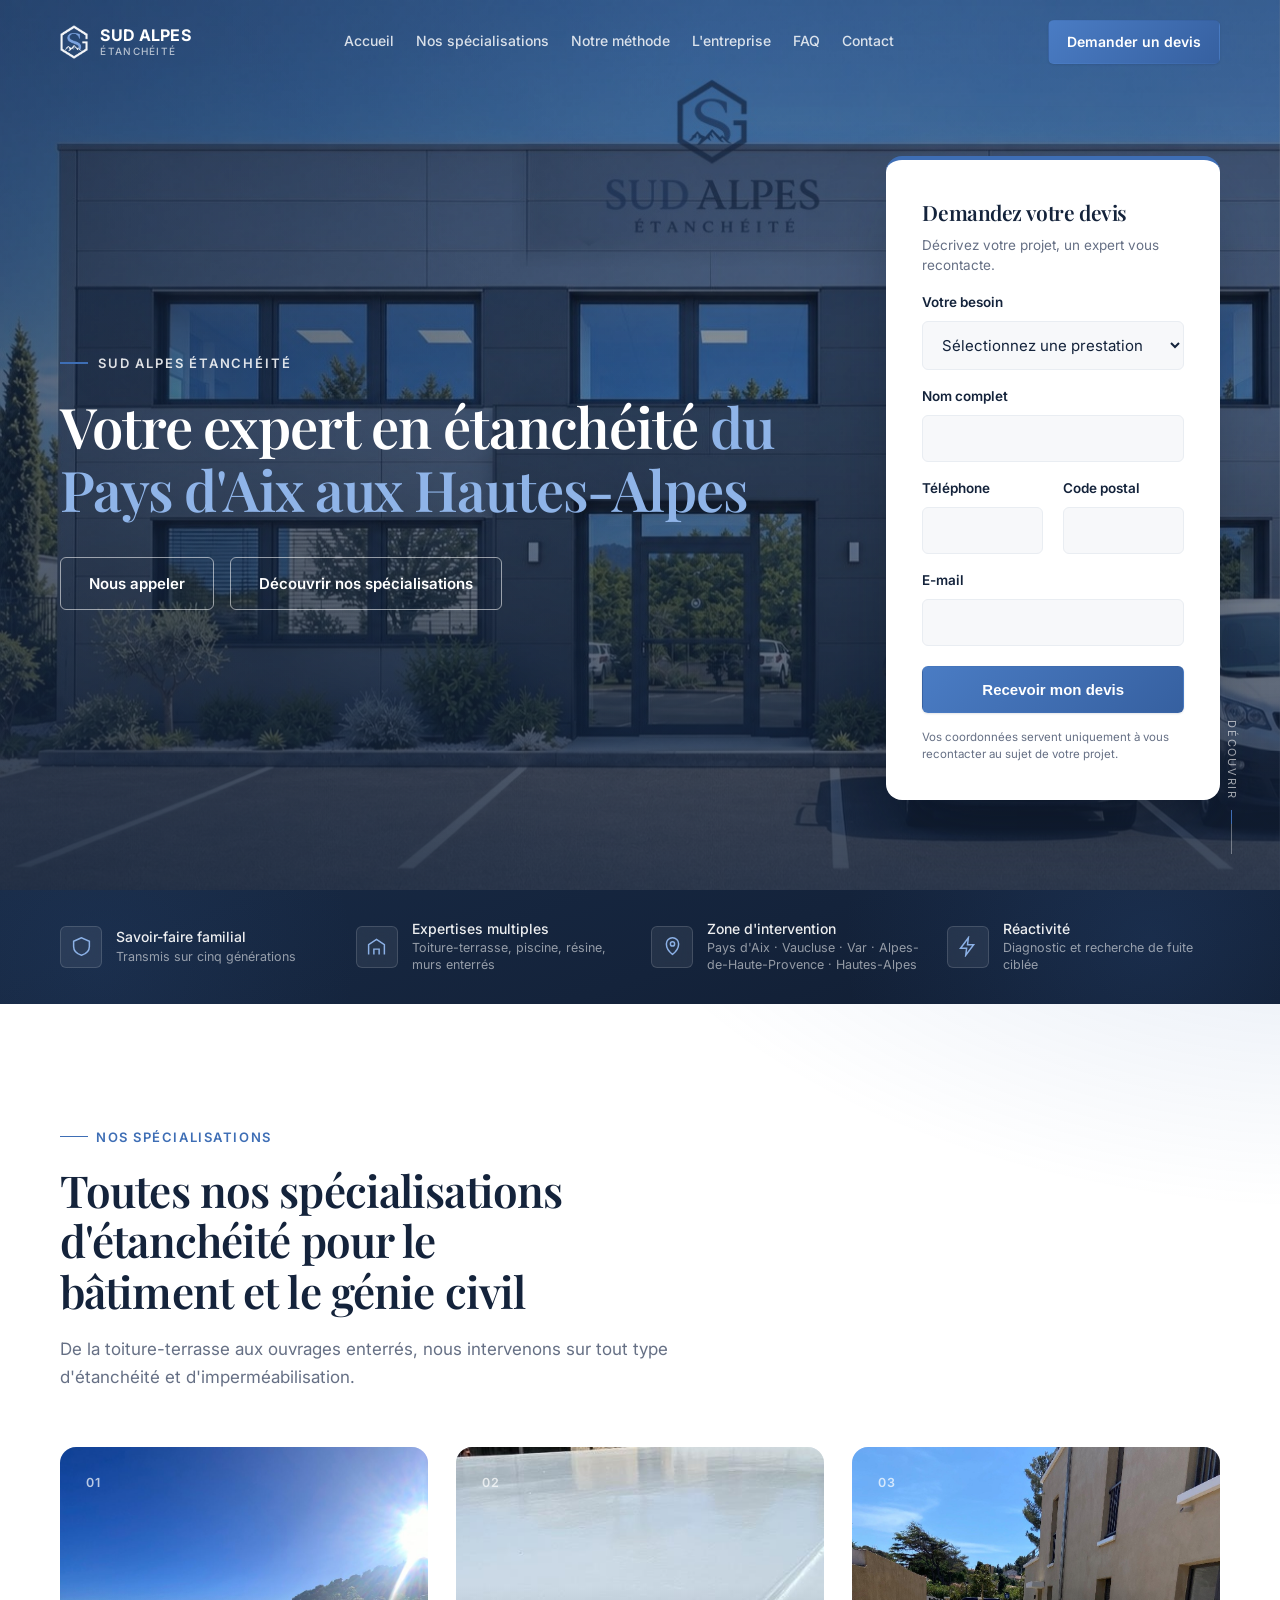
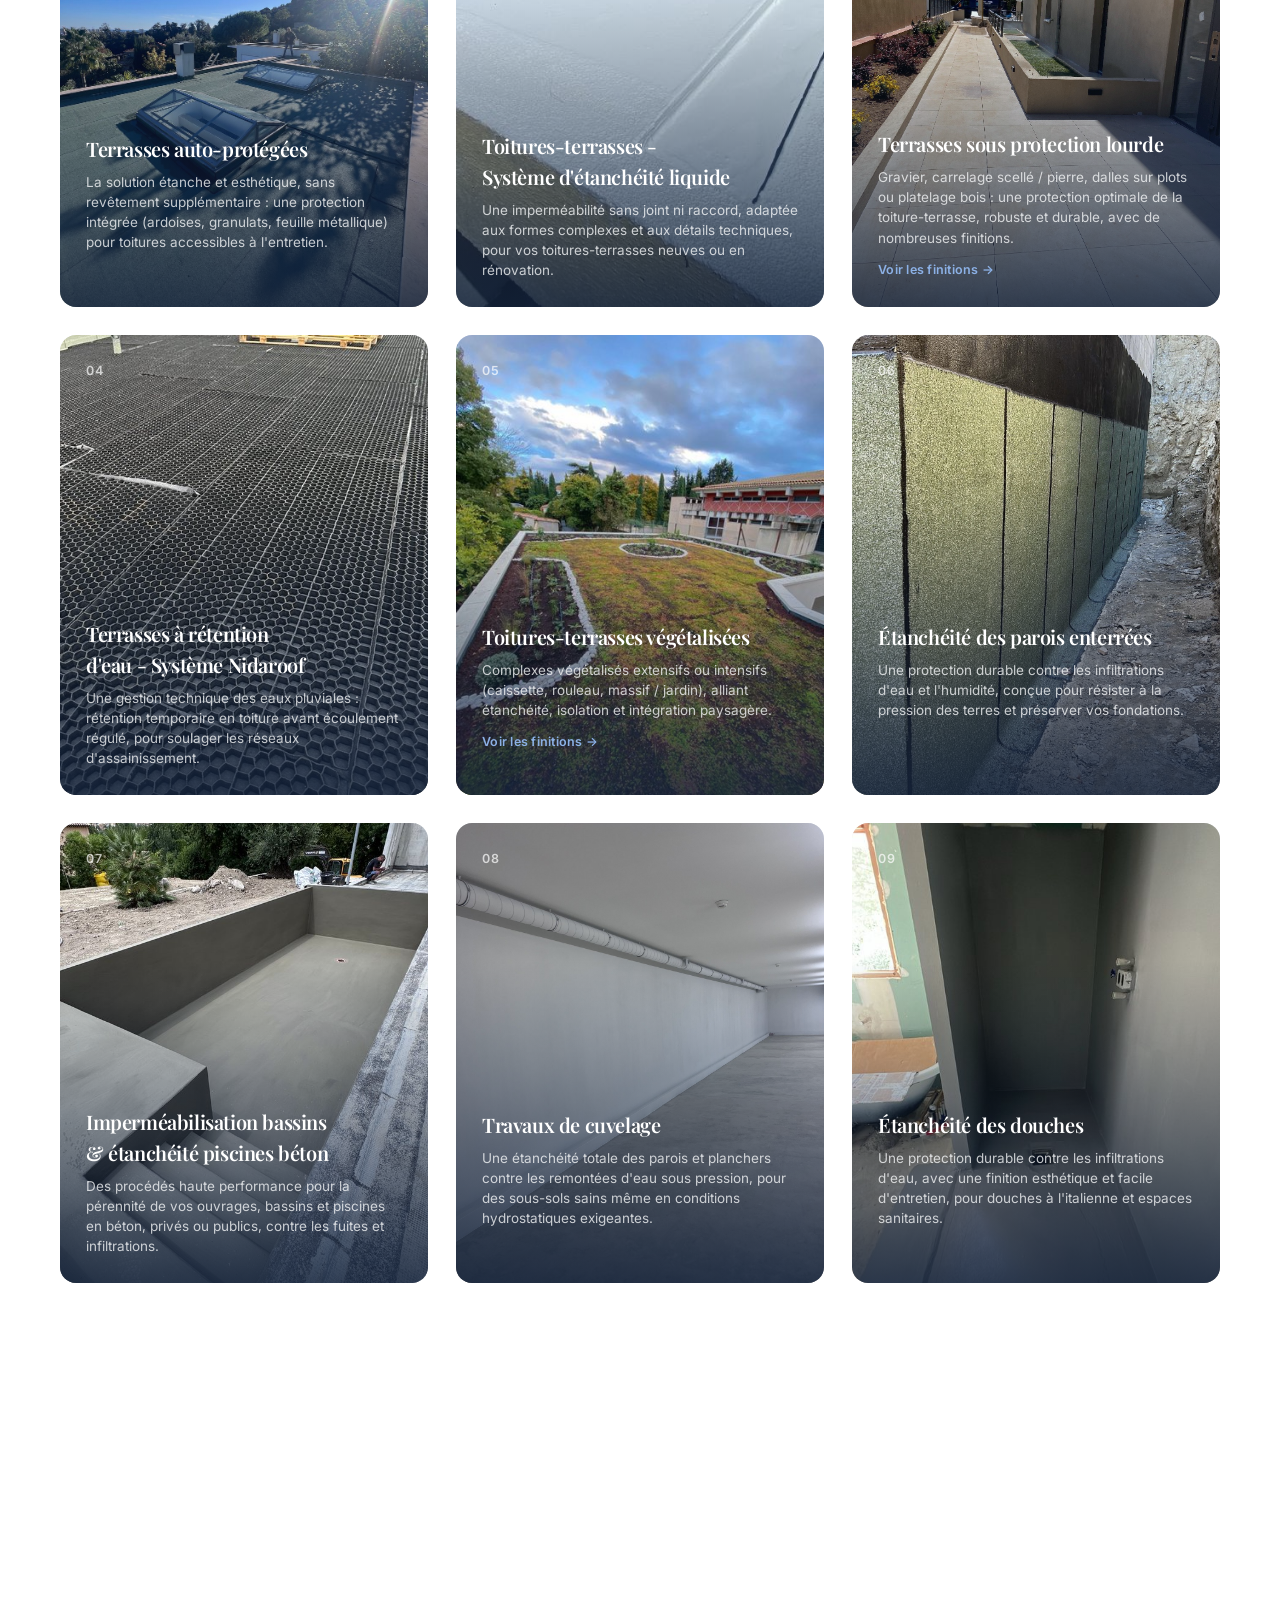
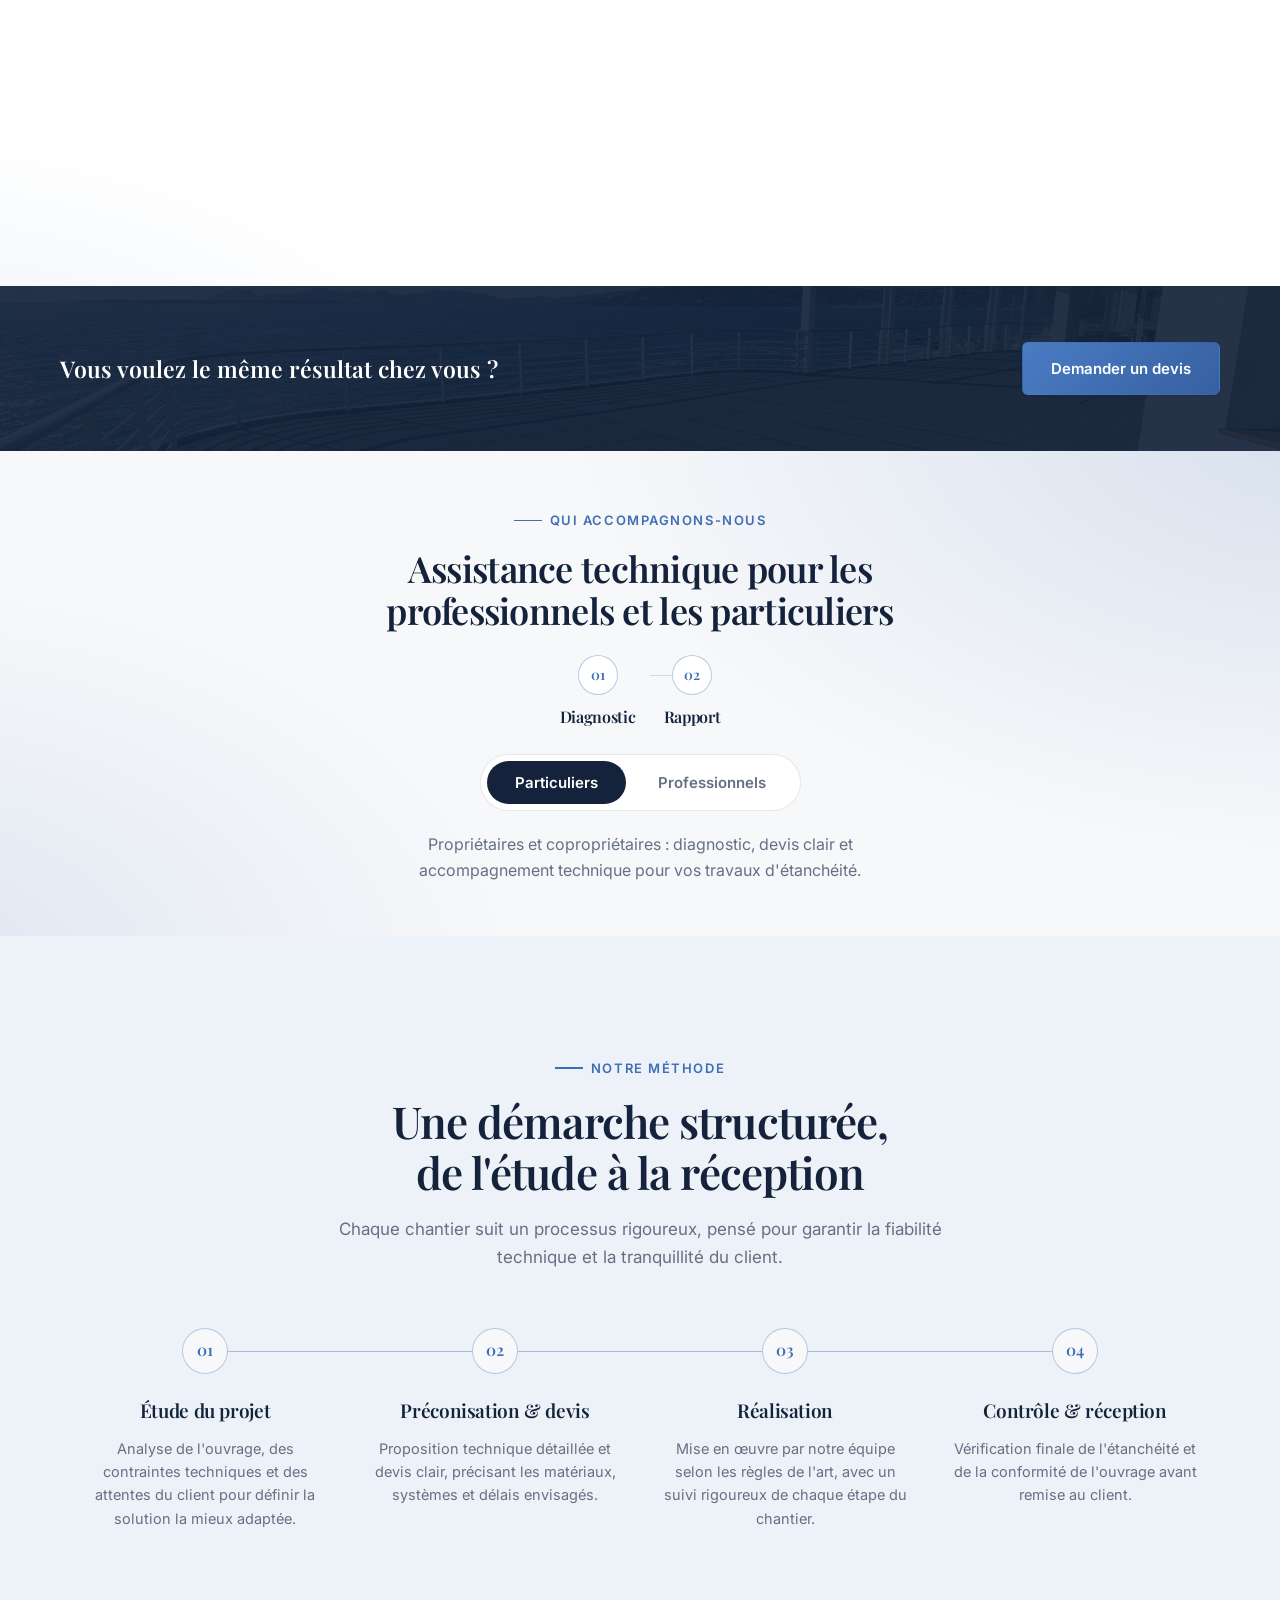
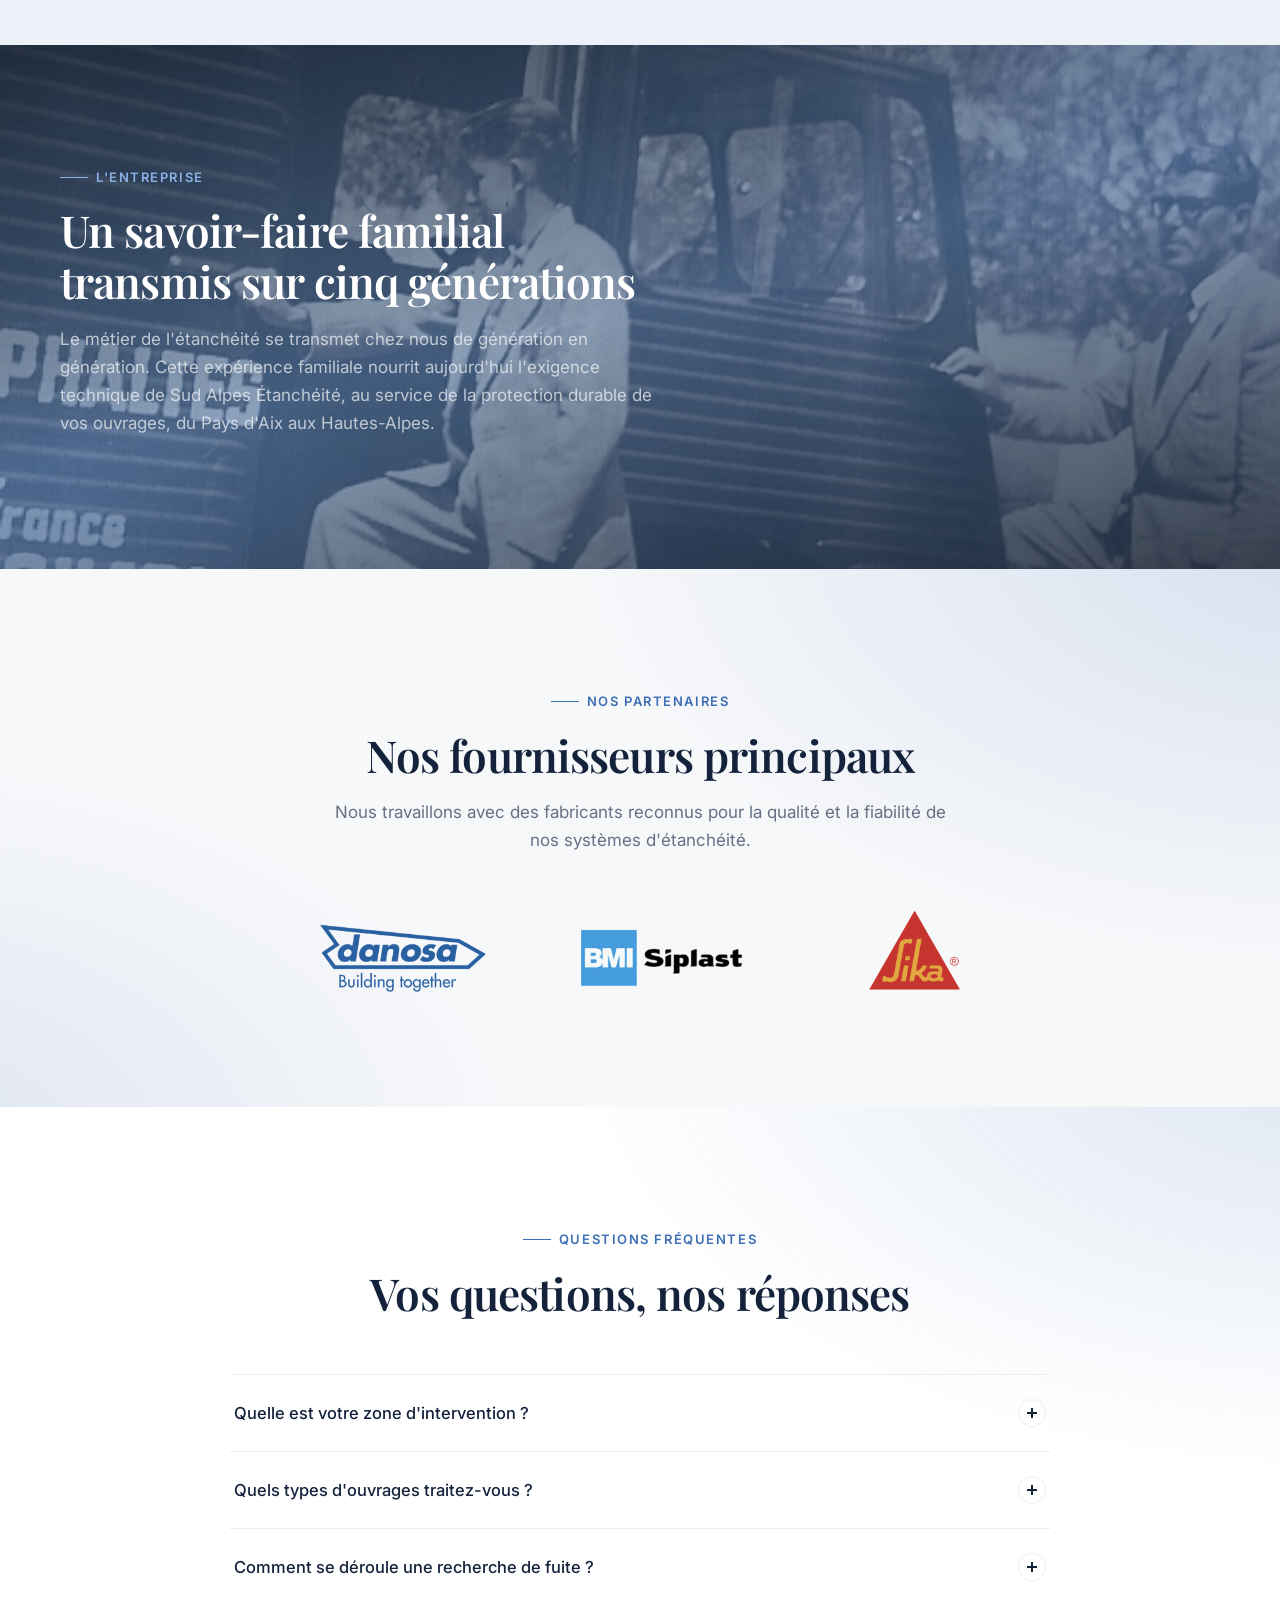
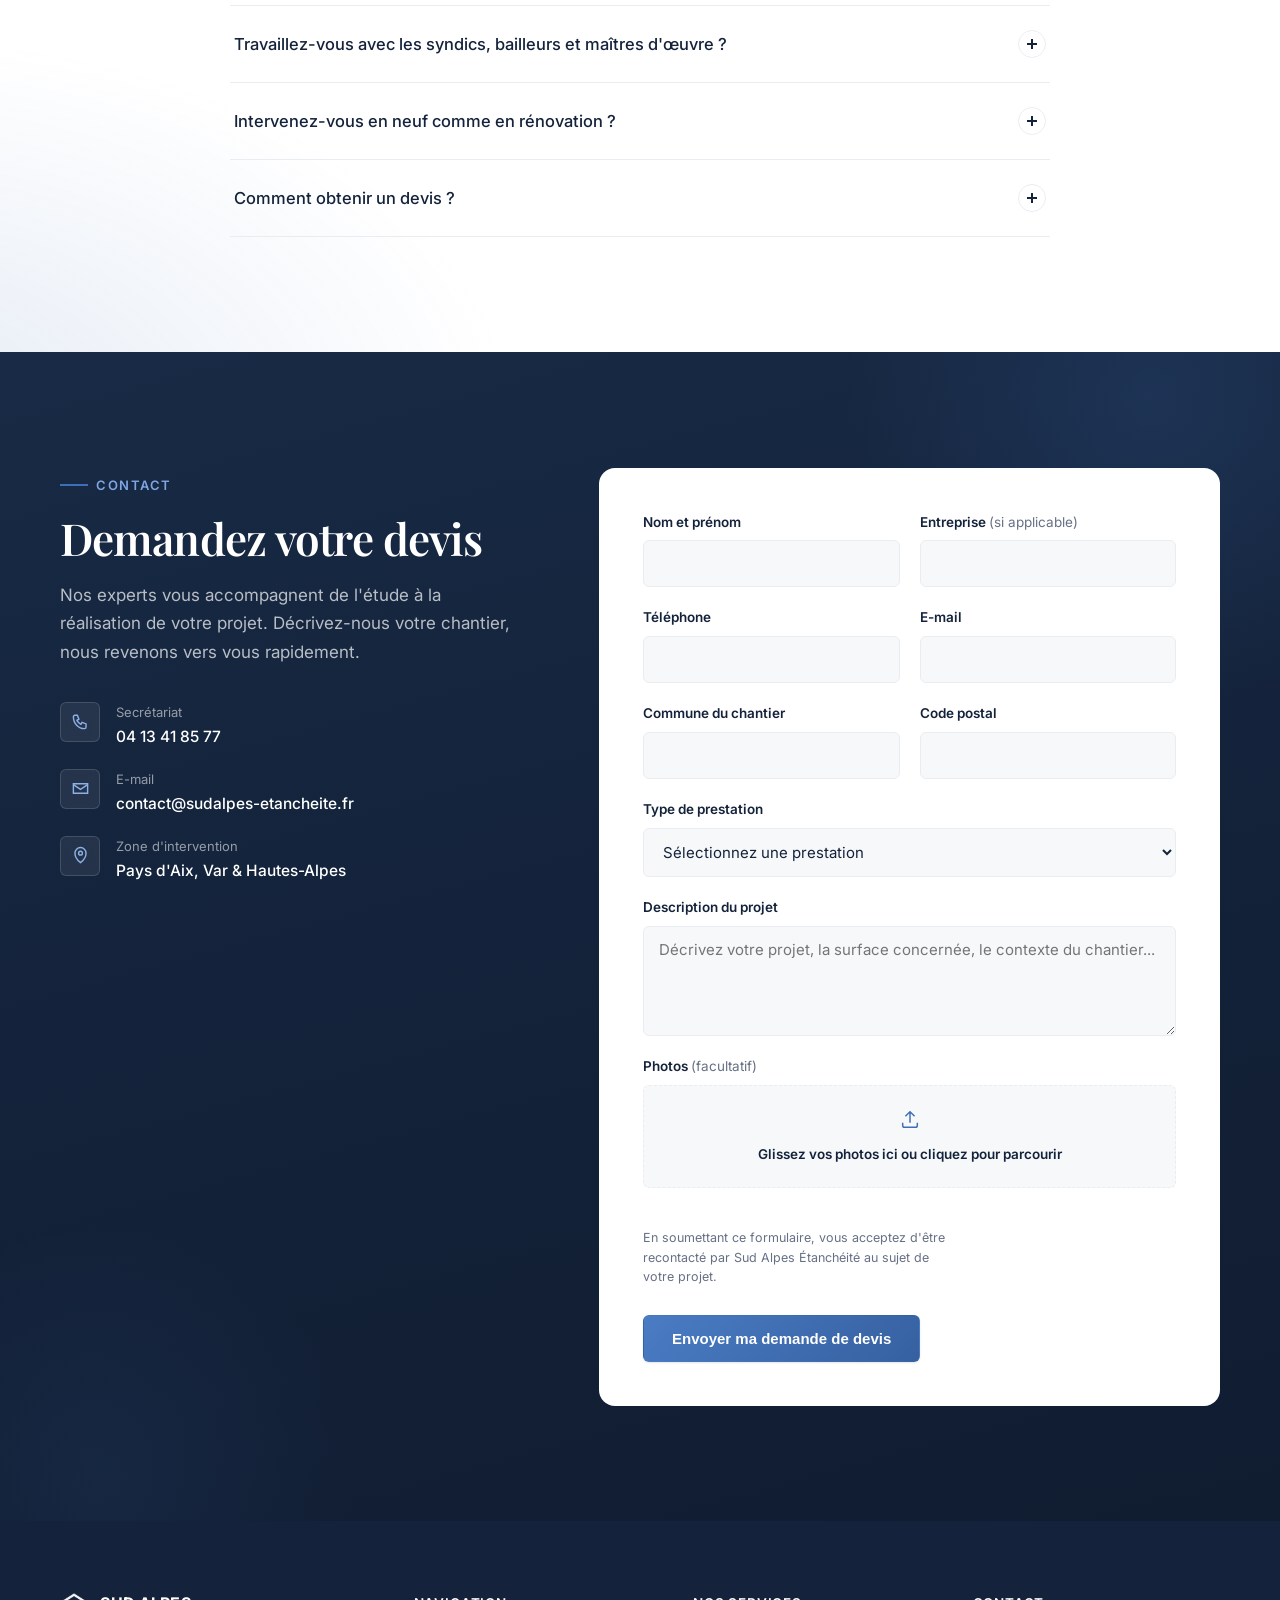
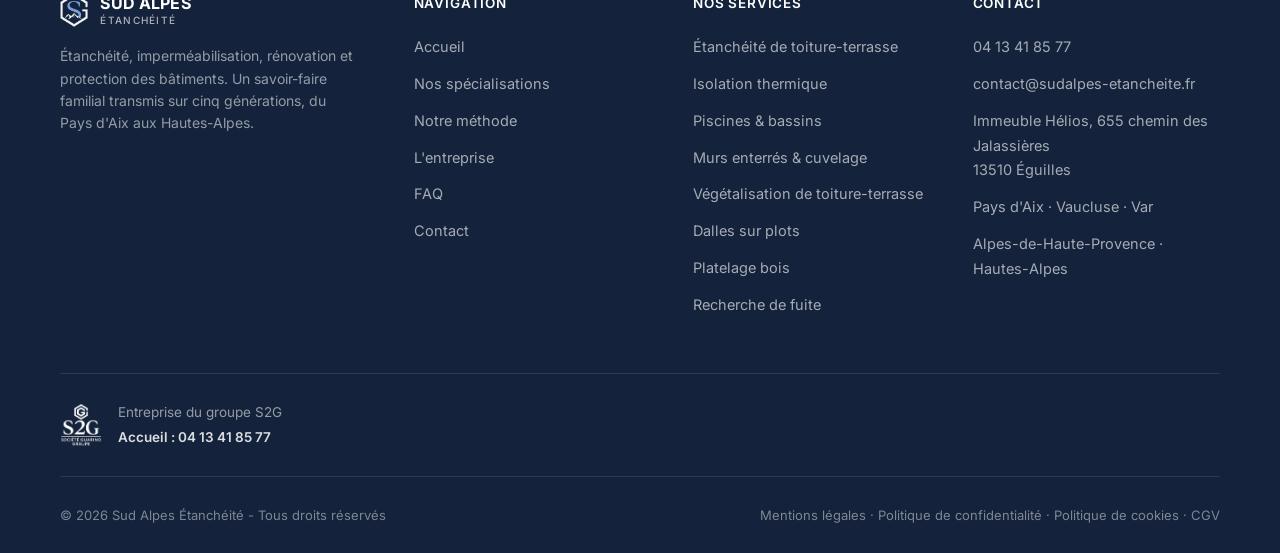
==== commit 1c437585: "Remplacer la photo de couverture de la carte toitures végétalisées Nos spécialisations : la vue mer " ====
--- a/index.html
+++ b/index.html
@@ -280,7 +280,7 @@
           {"src":"assets/img/photos/toiture-vegetalisee-2.jpg","label":"Caissette"},
           {"src":"assets/img/photos/toiture-vegetalisee.jpg","label":"Massif / jardin"}
         ]'>
-        <img src="assets/img/photos/toiture-vegetalisee-3.jpg" alt="Toiture-terrasse végétalisée avec vue sur la baie" loading="lazy">
+        <img src="assets/img/photos/toiture-vegetalisee.jpg" alt="Toiture-terrasse végétalisée, massif et jardin" loading="lazy">
         <span class="num">05</span>
         <div class="expertise-card-body">
           <h3>Toitures-terrasses végétalisées</h3>
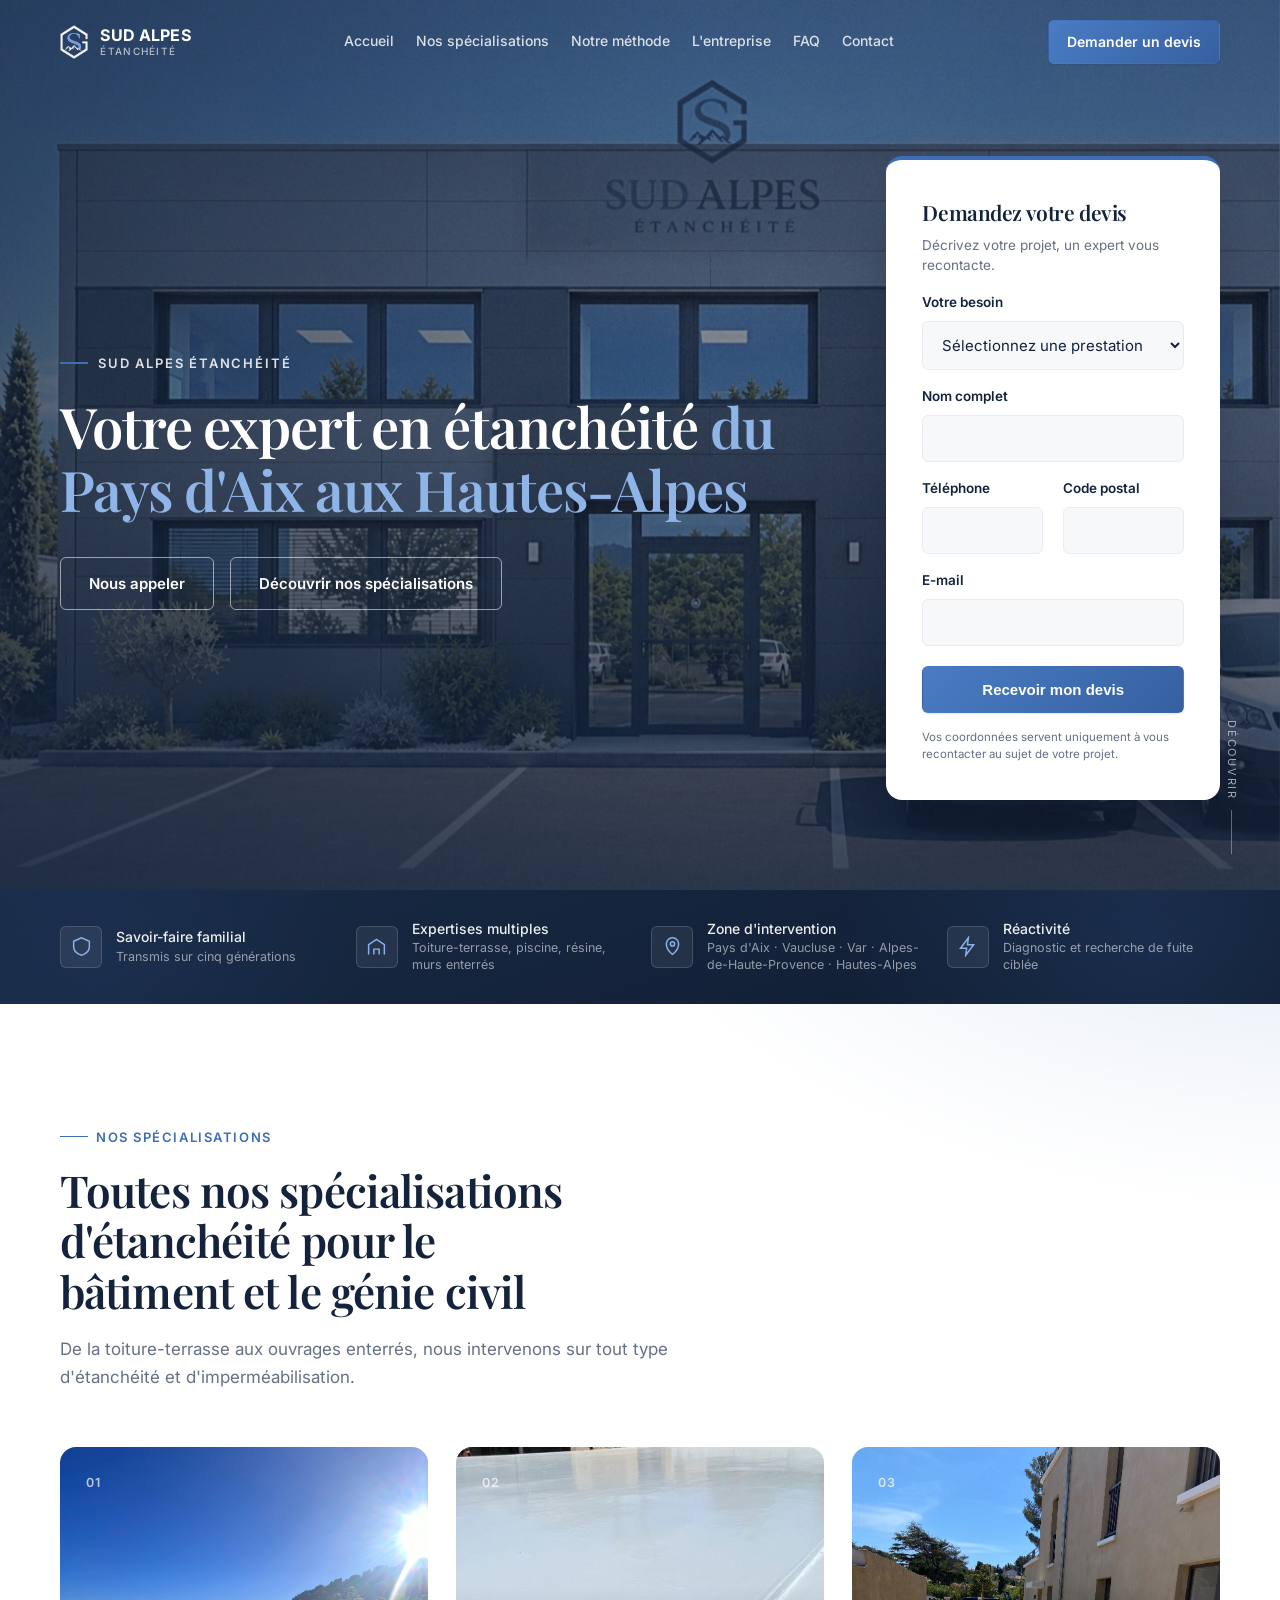
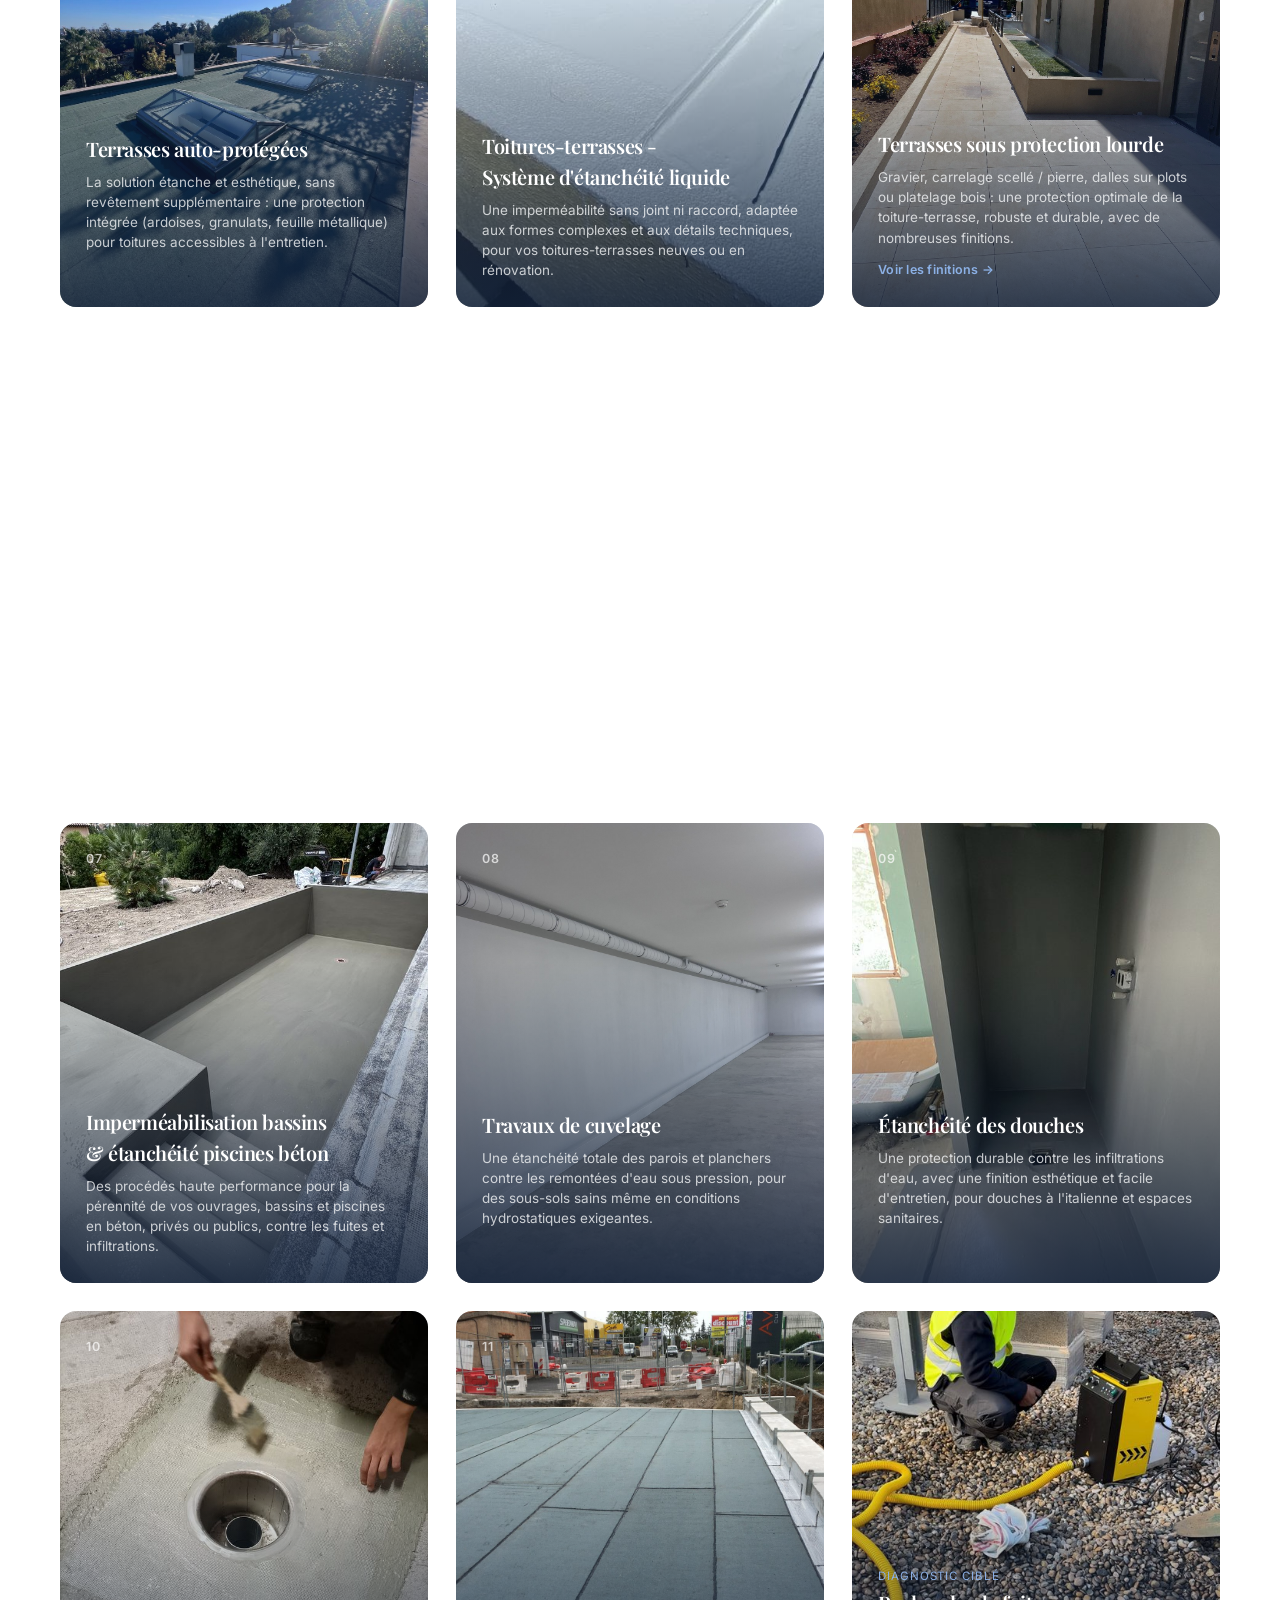
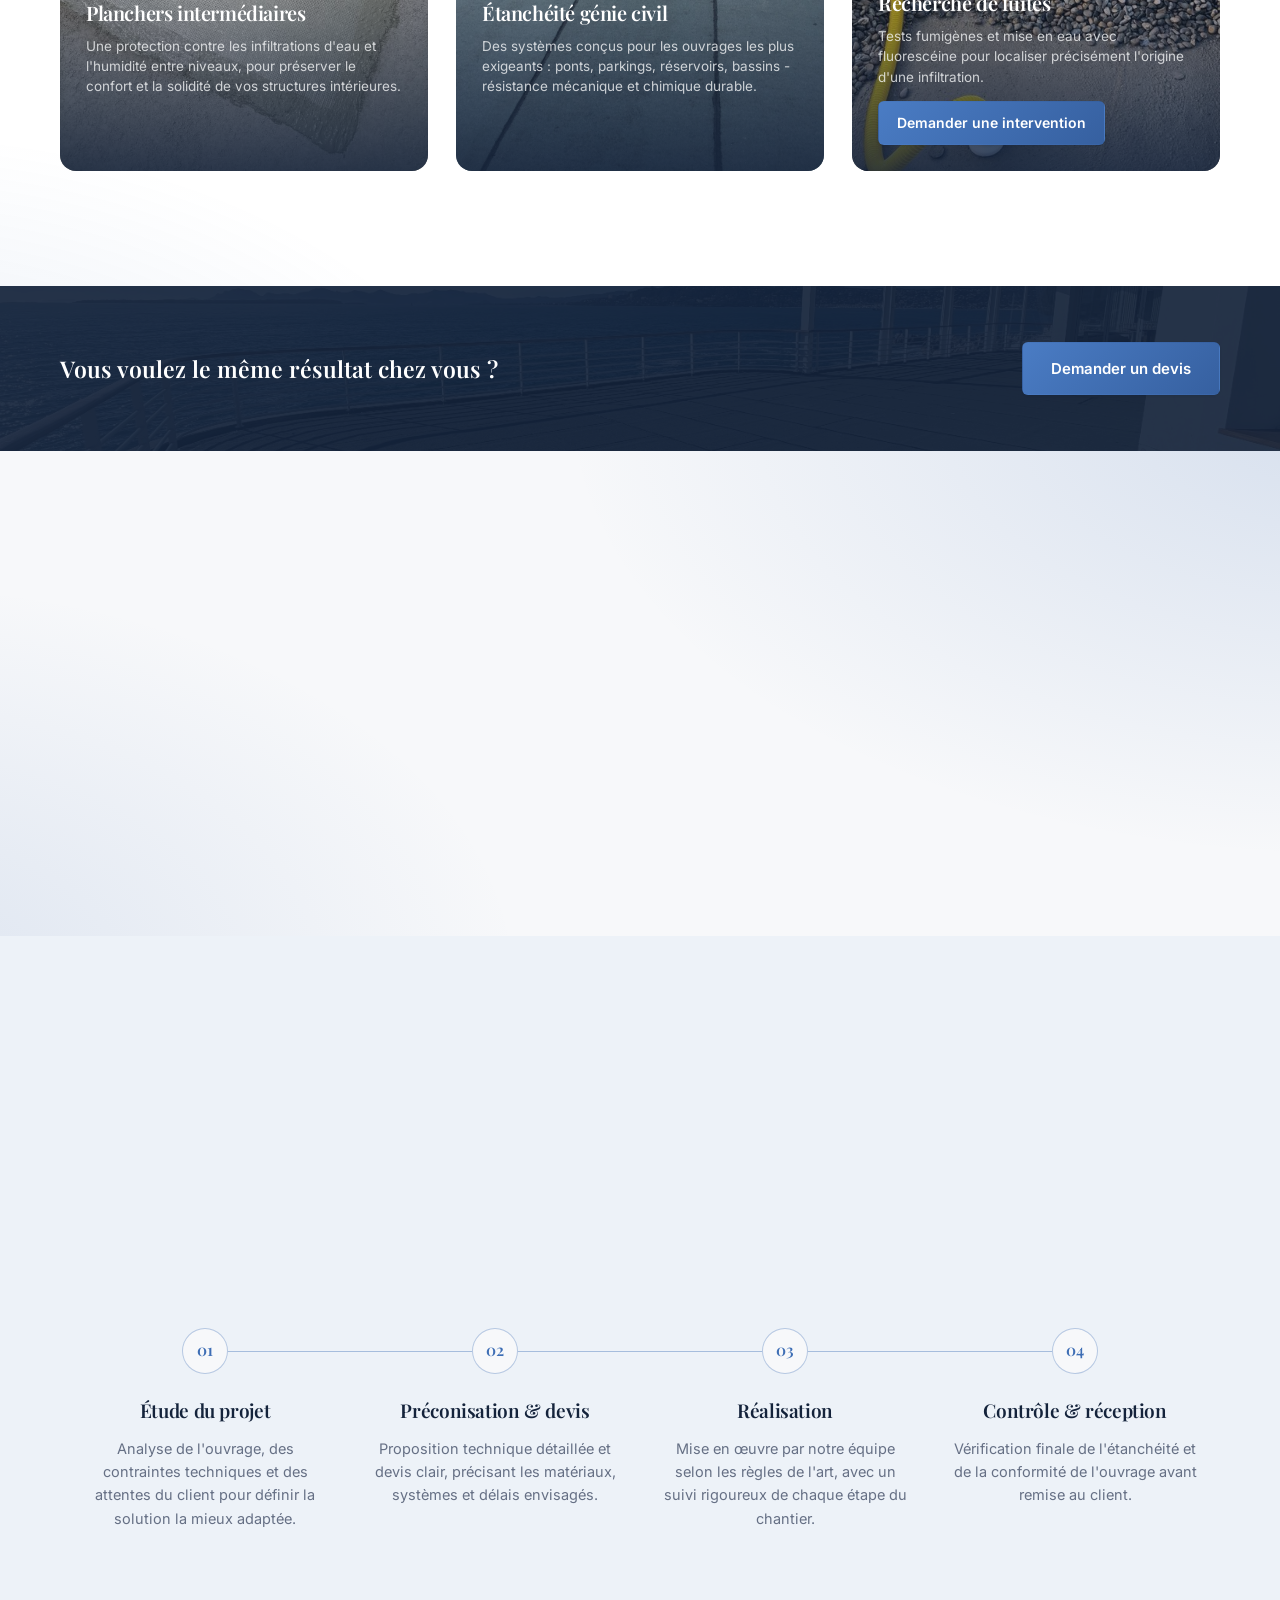
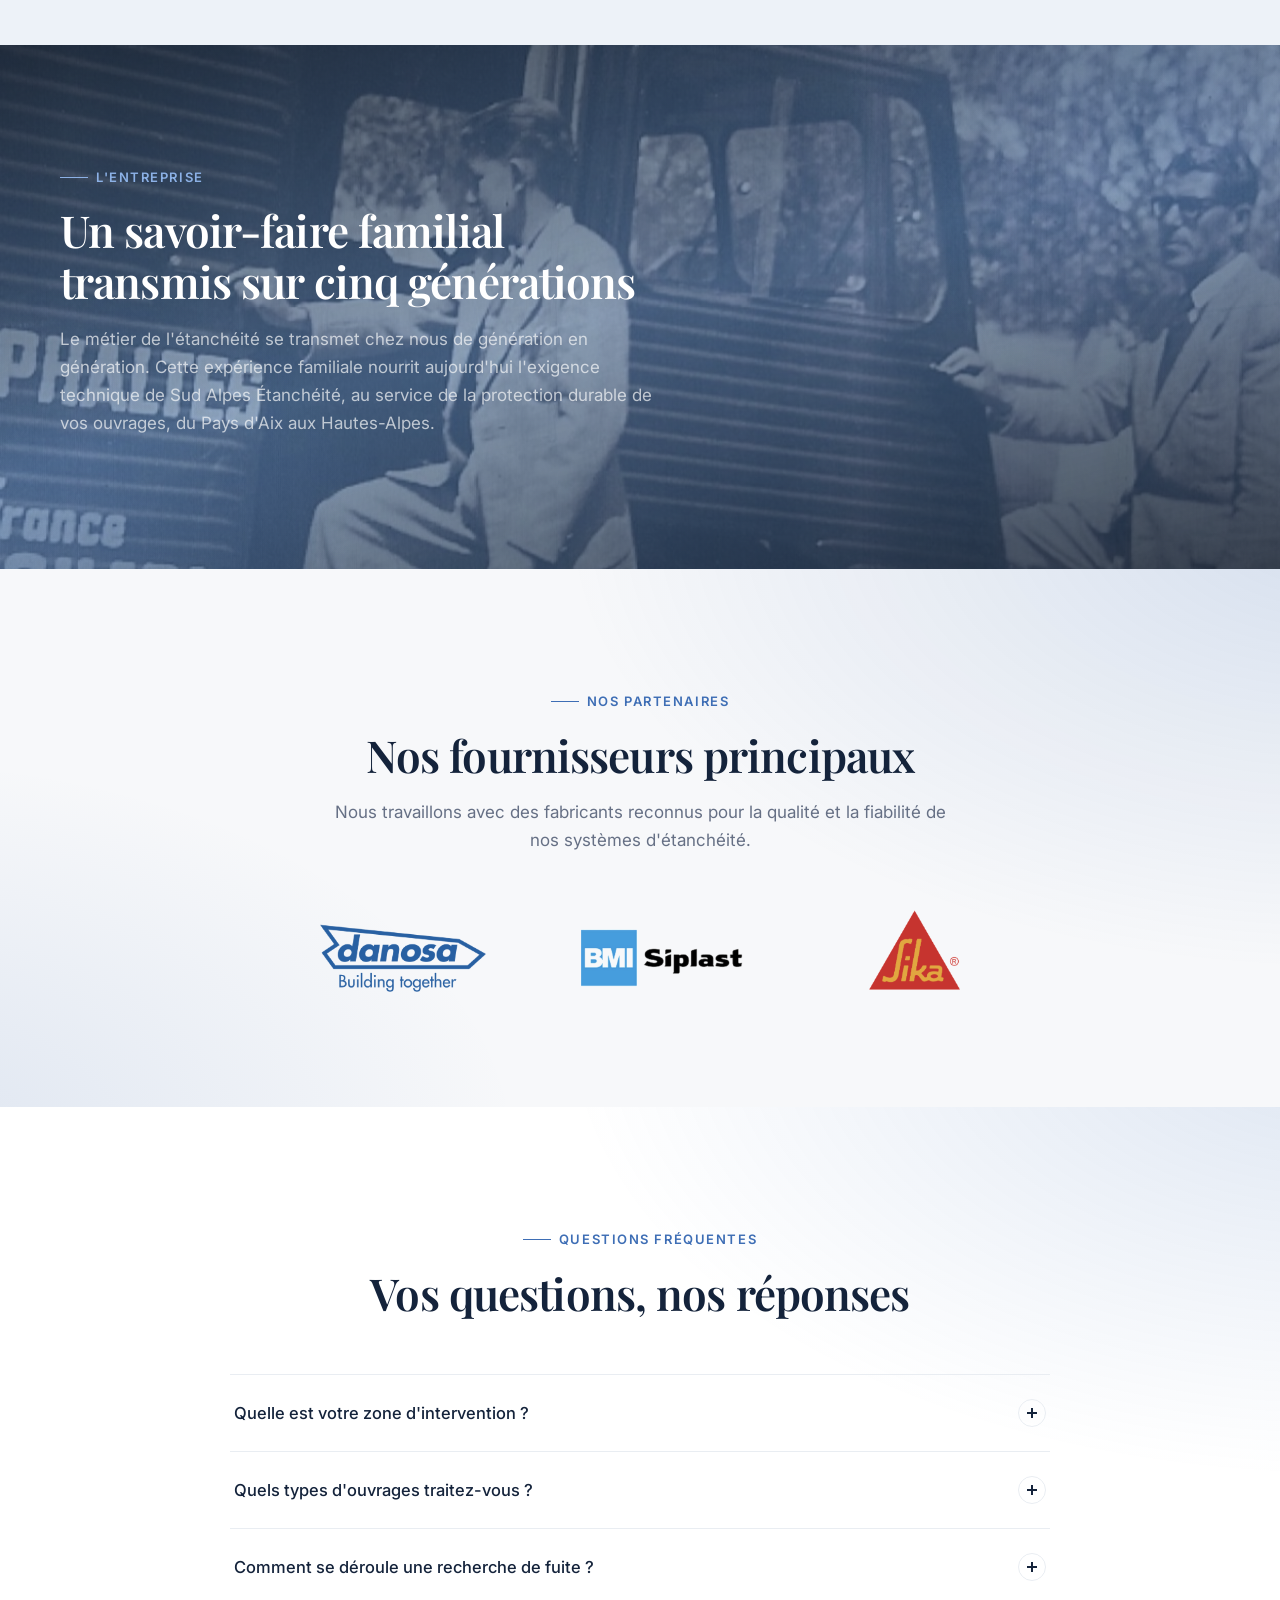
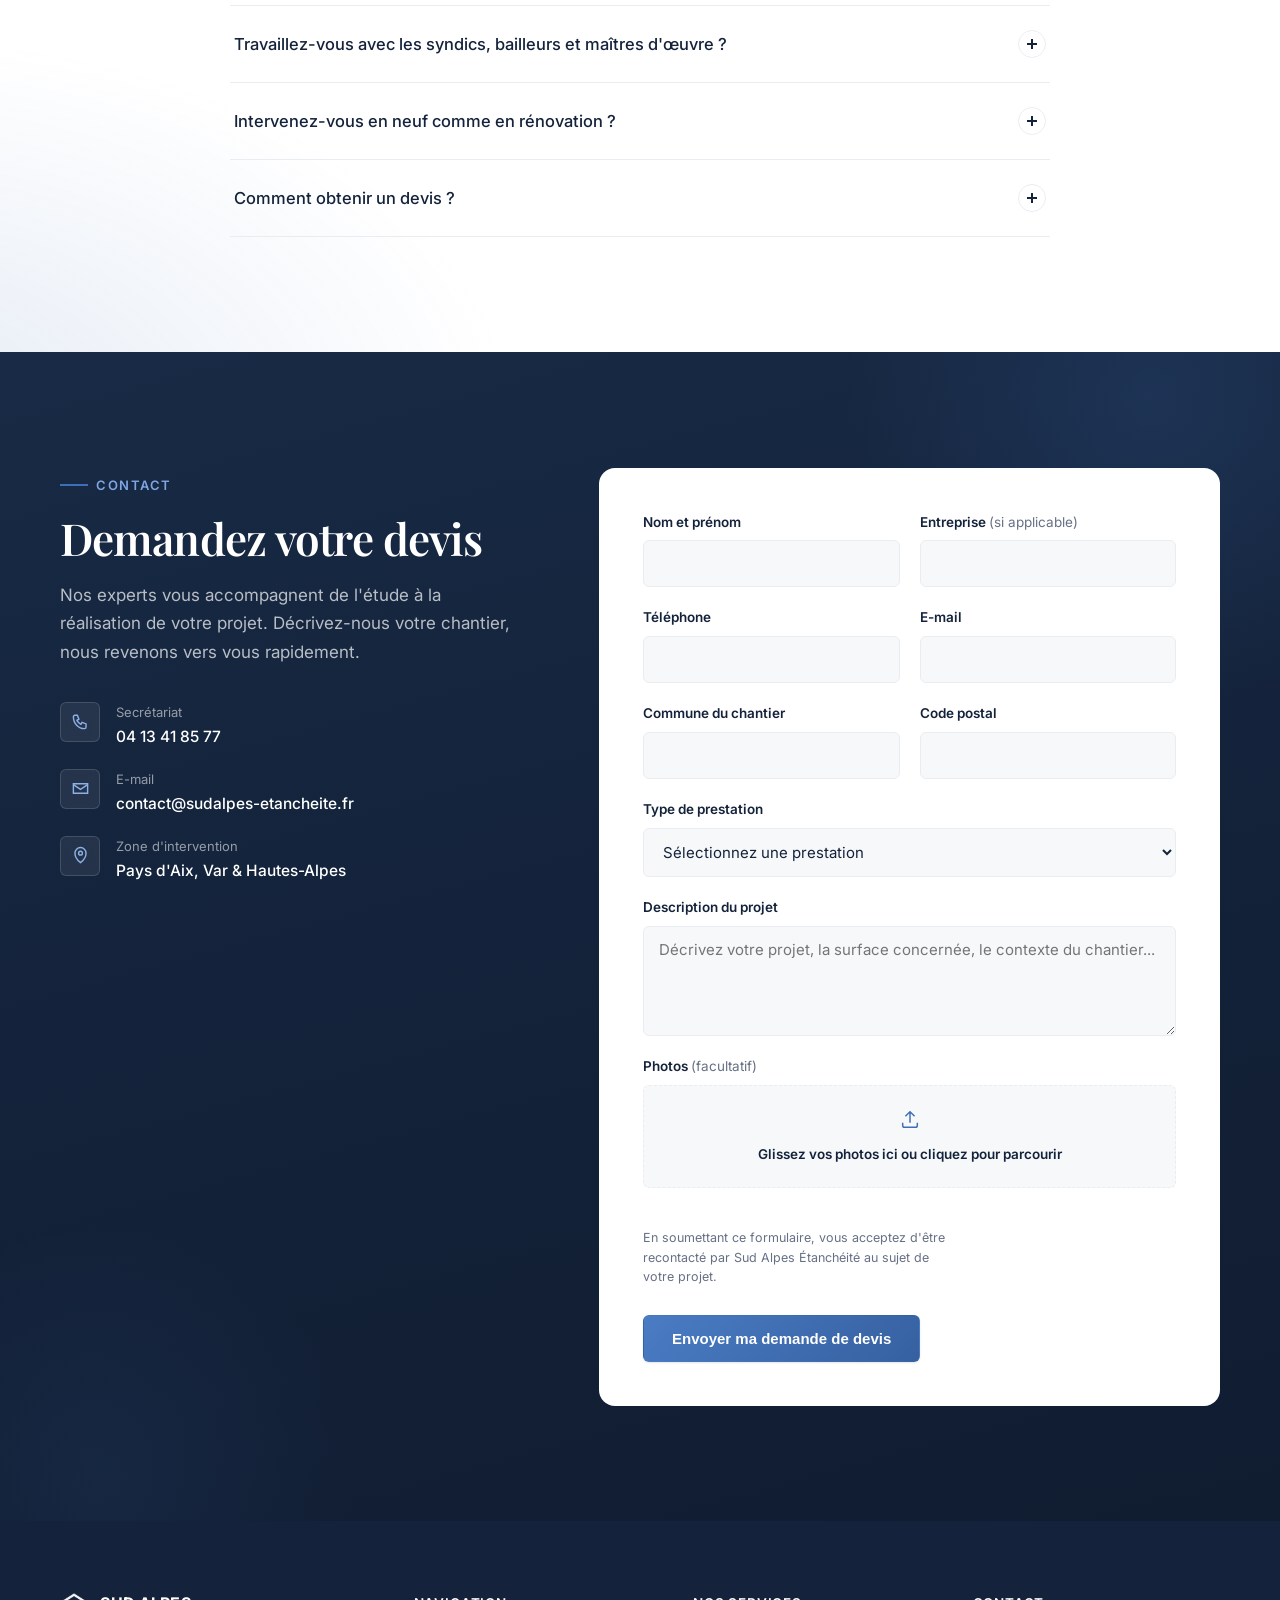
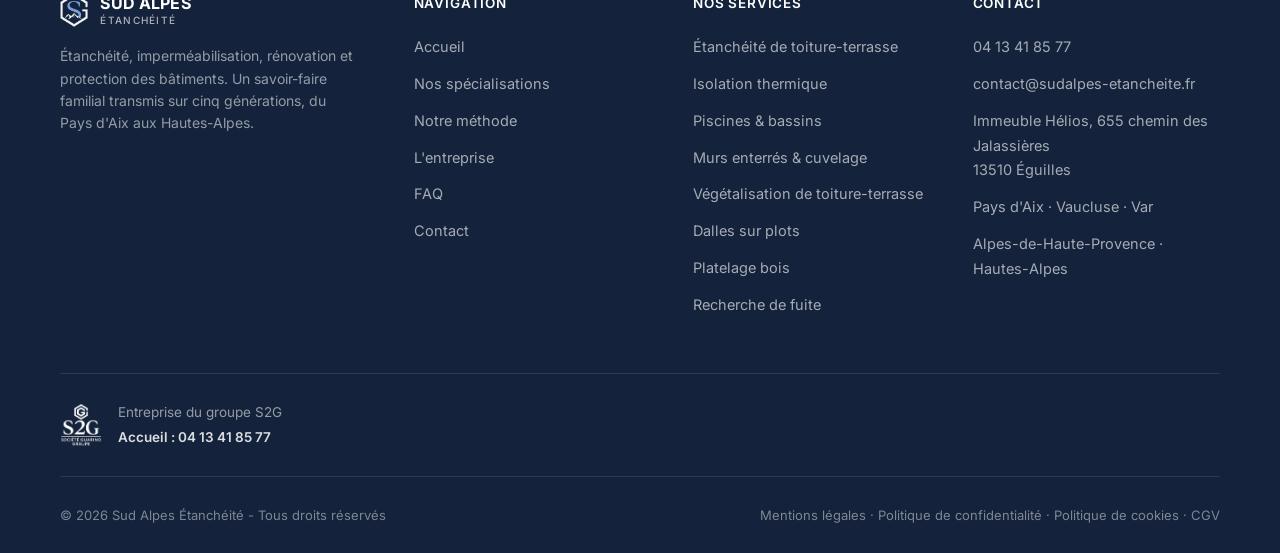
==== commit 82942ea5: "Harmoniser "toitures-terrasses" dans les balises meta et le texte Remplace "toiture, terrasse" / "to" ====
--- a/index.html
+++ b/index.html
@@ -3,8 +3,8 @@
 <head>
 <meta charset="UTF-8">
 <meta name="viewport" content="width=device-width, initial-scale=1.0">
-<title>Sud Alpes Étanchéité - Expert étanchéité toiture, terrasse &amp; piscine du Pays d'Aix aux Hautes-Alpes</title>
-<meta name="description" content="Sud Alpes Étanchéité réalise vos travaux d'étanchéité, d'imperméabilisation et de recherche de fuite : toitures, terrasses, piscines, résine, ouvrages enterrés. Intervention d'Aix-en-Provence à Briançon.">
+<title>Sud Alpes Étanchéité - Expert étanchéité toitures-terrasses &amp; piscines du Pays d'Aix aux Hautes-Alpes</title>
+<meta name="description" content="Sud Alpes Étanchéité réalise vos travaux d'étanchéité, d'imperméabilisation et de recherche de fuite : toitures-terrasses, piscines, résine, ouvrages enterrés. Intervention d'Aix-en-Provence à Briançon.">
 <link rel="canonical" href="https://eleaguarino1.github.io/sud-alpes/">
 
 <meta property="og:type" content="website">
@@ -12,12 +12,12 @@
 <meta property="og:site_name" content="Sud Alpes Étanchéité">
 <meta property="og:url" content="https://eleaguarino1.github.io/sud-alpes/">
 <meta property="og:title" content="Sud Alpes Étanchéité - Expert étanchéité du Pays d'Aix aux Hautes-Alpes">
-<meta property="og:description" content="Toitures, terrasses, piscines, résine, ouvrages enterrés et recherche de fuite : un savoir-faire familial transmis sur cinq générations.">
+<meta property="og:description" content="Toitures-terrasses, piscines, résine, ouvrages enterrés et recherche de fuite : un savoir-faire familial transmis sur cinq générations.">
 <meta property="og:image" content="https://eleaguarino1.github.io/sud-alpes/assets/img/photos/hero-batiment-sudalpes.jpg">
 
 <meta name="twitter:card" content="summary_large_image">
 <meta name="twitter:title" content="Sud Alpes Étanchéité - Expert étanchéité du Pays d'Aix aux Hautes-Alpes">
-<meta name="twitter:description" content="Toitures, terrasses, piscines, résine, ouvrages enterrés et recherche de fuite : un savoir-faire familial transmis sur cinq générations.">
+<meta name="twitter:description" content="Toitures-terrasses, piscines, résine, ouvrages enterrés et recherche de fuite : un savoir-faire familial transmis sur cinq générations.">
 <meta name="twitter:image" content="https://eleaguarino1.github.io/sud-alpes/assets/img/photos/hero-batiment-sudalpes.jpg">
 
 <script type="application/ld+json">
@@ -489,7 +489,7 @@
       </div>
       <div class="faq-item">
         <button class="faq-question">Quels types d'ouvrages traitez-vous ?<span class="plus"></span></button>
-        <div class="faq-answer"><div class="faq-answer-inner">Nous intervenons sur les toitures, terrasses, piscines et bassins, ouvrages enterrés, toitures végétalisées, planchers intermédiaires et douches, avec des systèmes adaptés à chaque configuration : membranes bitumineuses, étanchéité liquide en résine, ou solutions sous protection lourde.</div></div>
+        <div class="faq-answer"><div class="faq-answer-inner">Nous intervenons sur les toitures-terrasses, piscines et bassins, ouvrages enterrés, toitures végétalisées, planchers intermédiaires et douches, avec des systèmes adaptés à chaque configuration : membranes bitumineuses, étanchéité liquide en résine, ou solutions sous protection lourde.</div></div>
       </div>
       <div class="faq-item">
         <button class="faq-question">Comment se déroule une recherche de fuite ?<span class="plus"></span></button>
